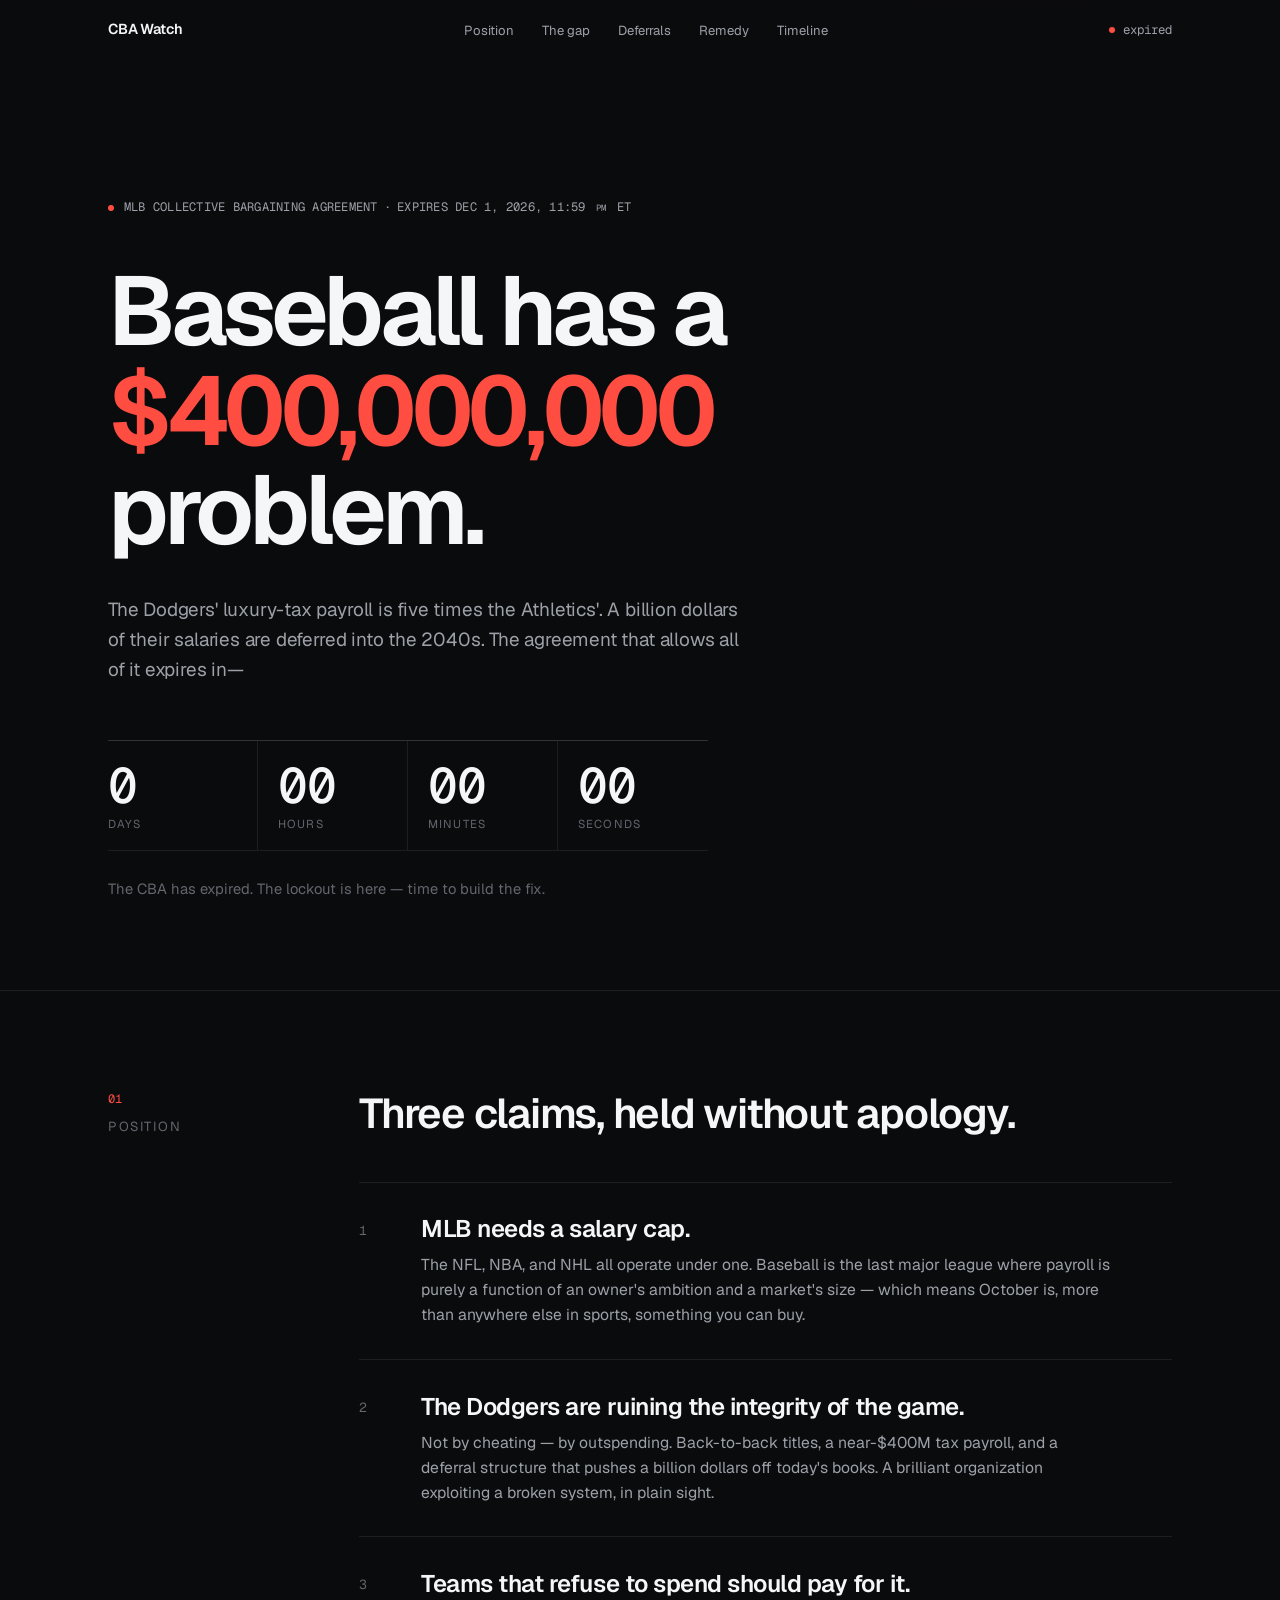
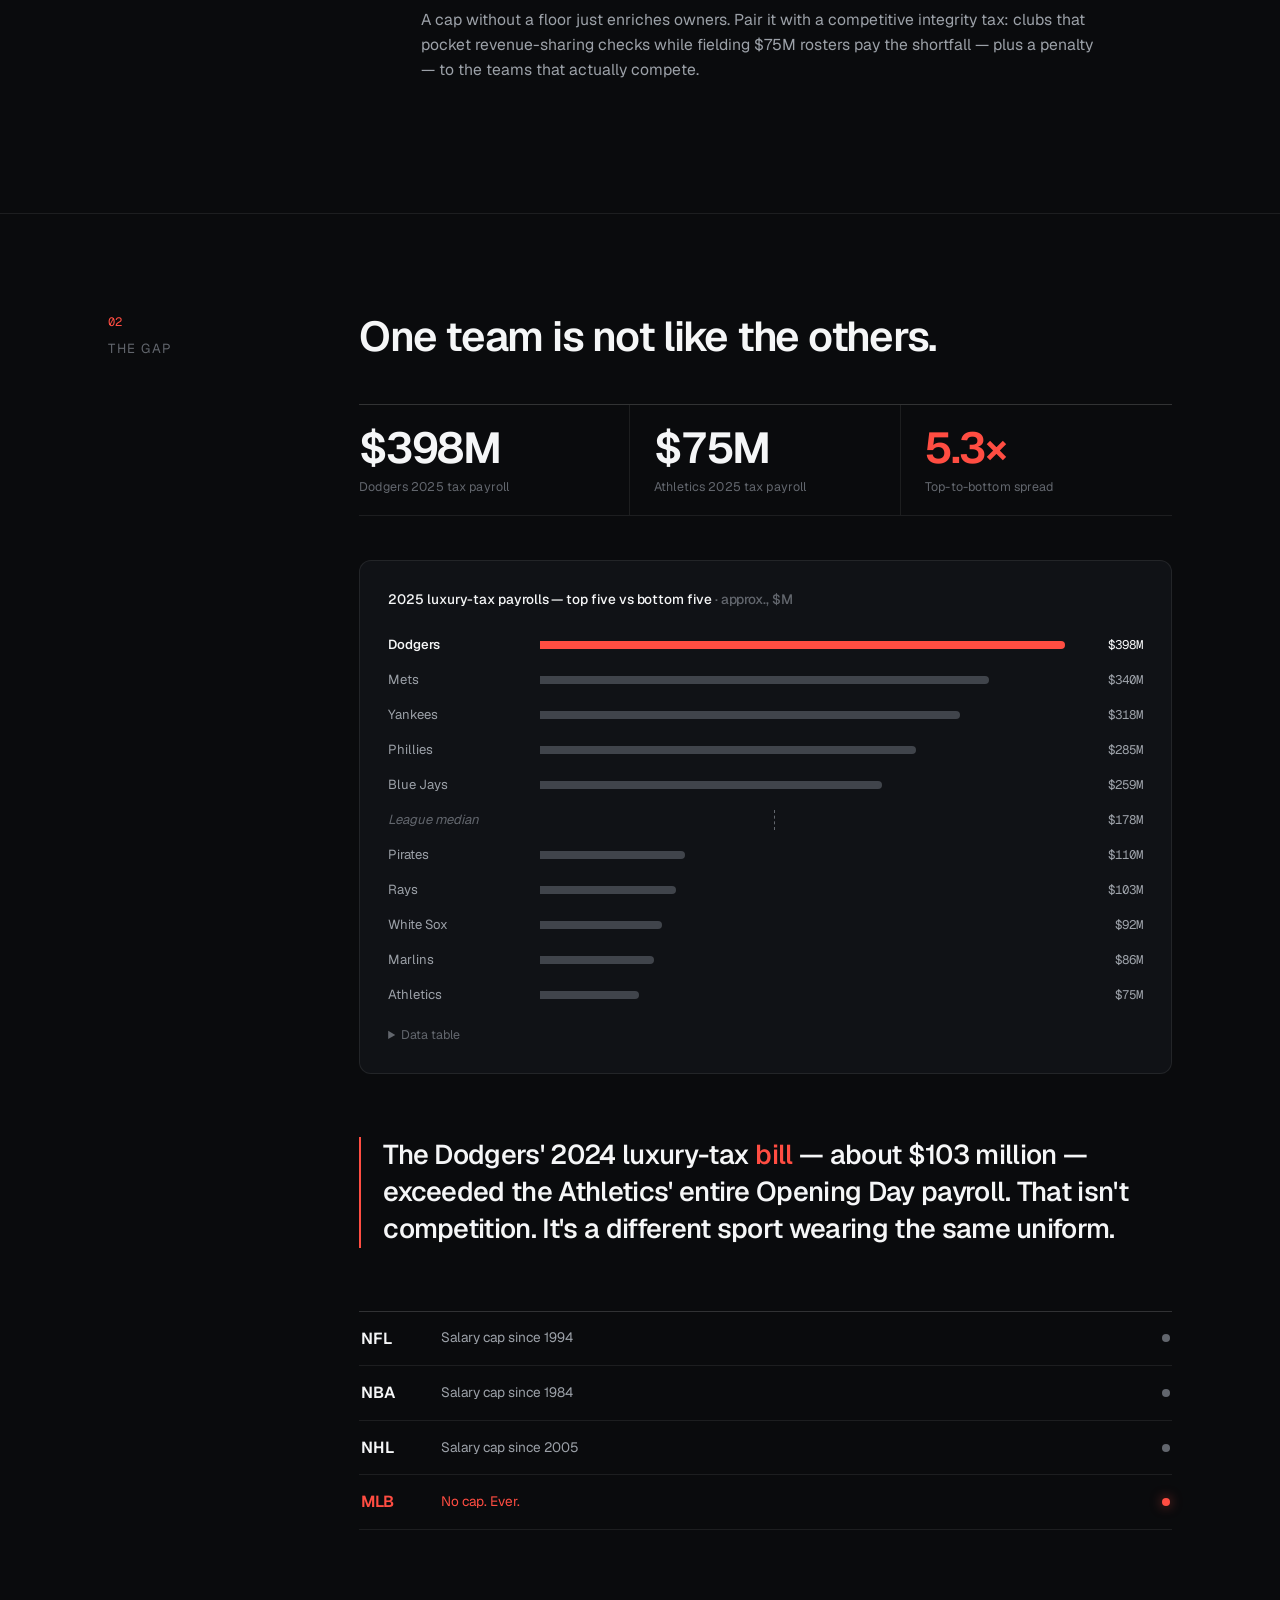
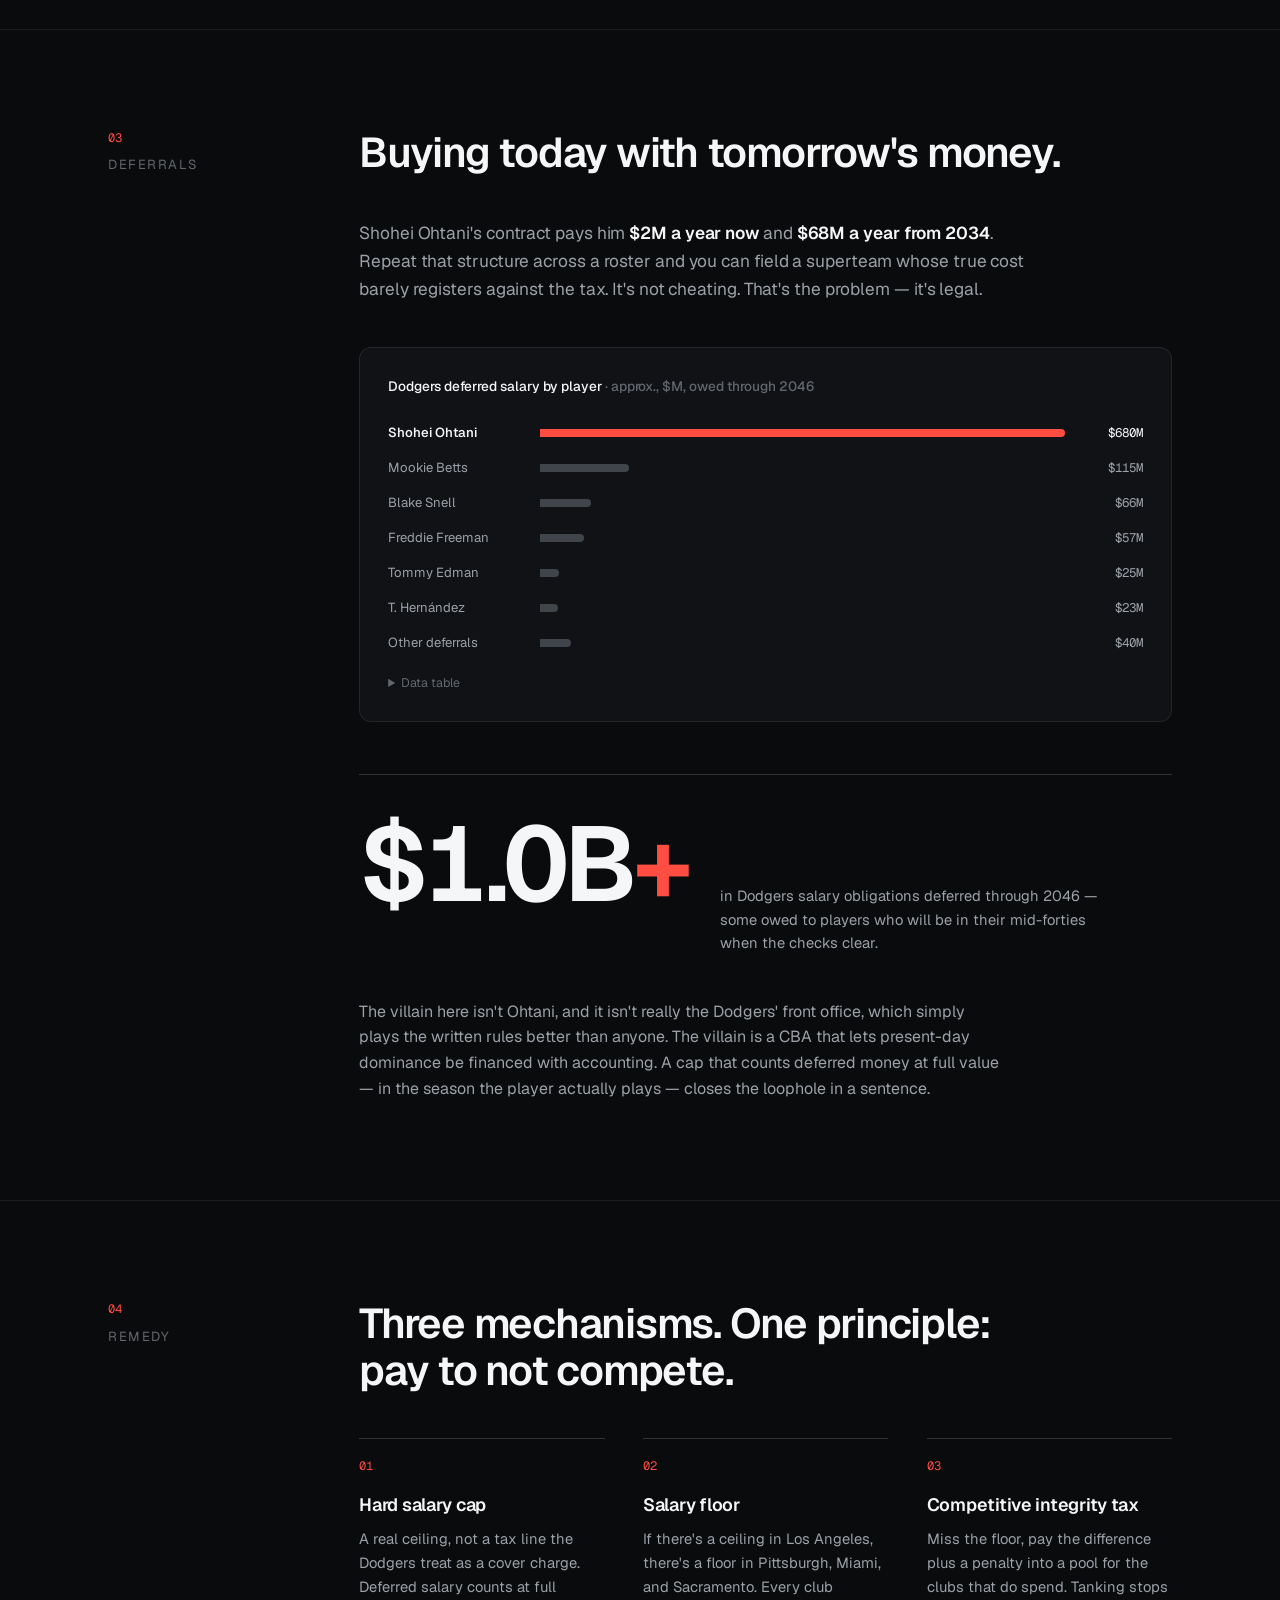
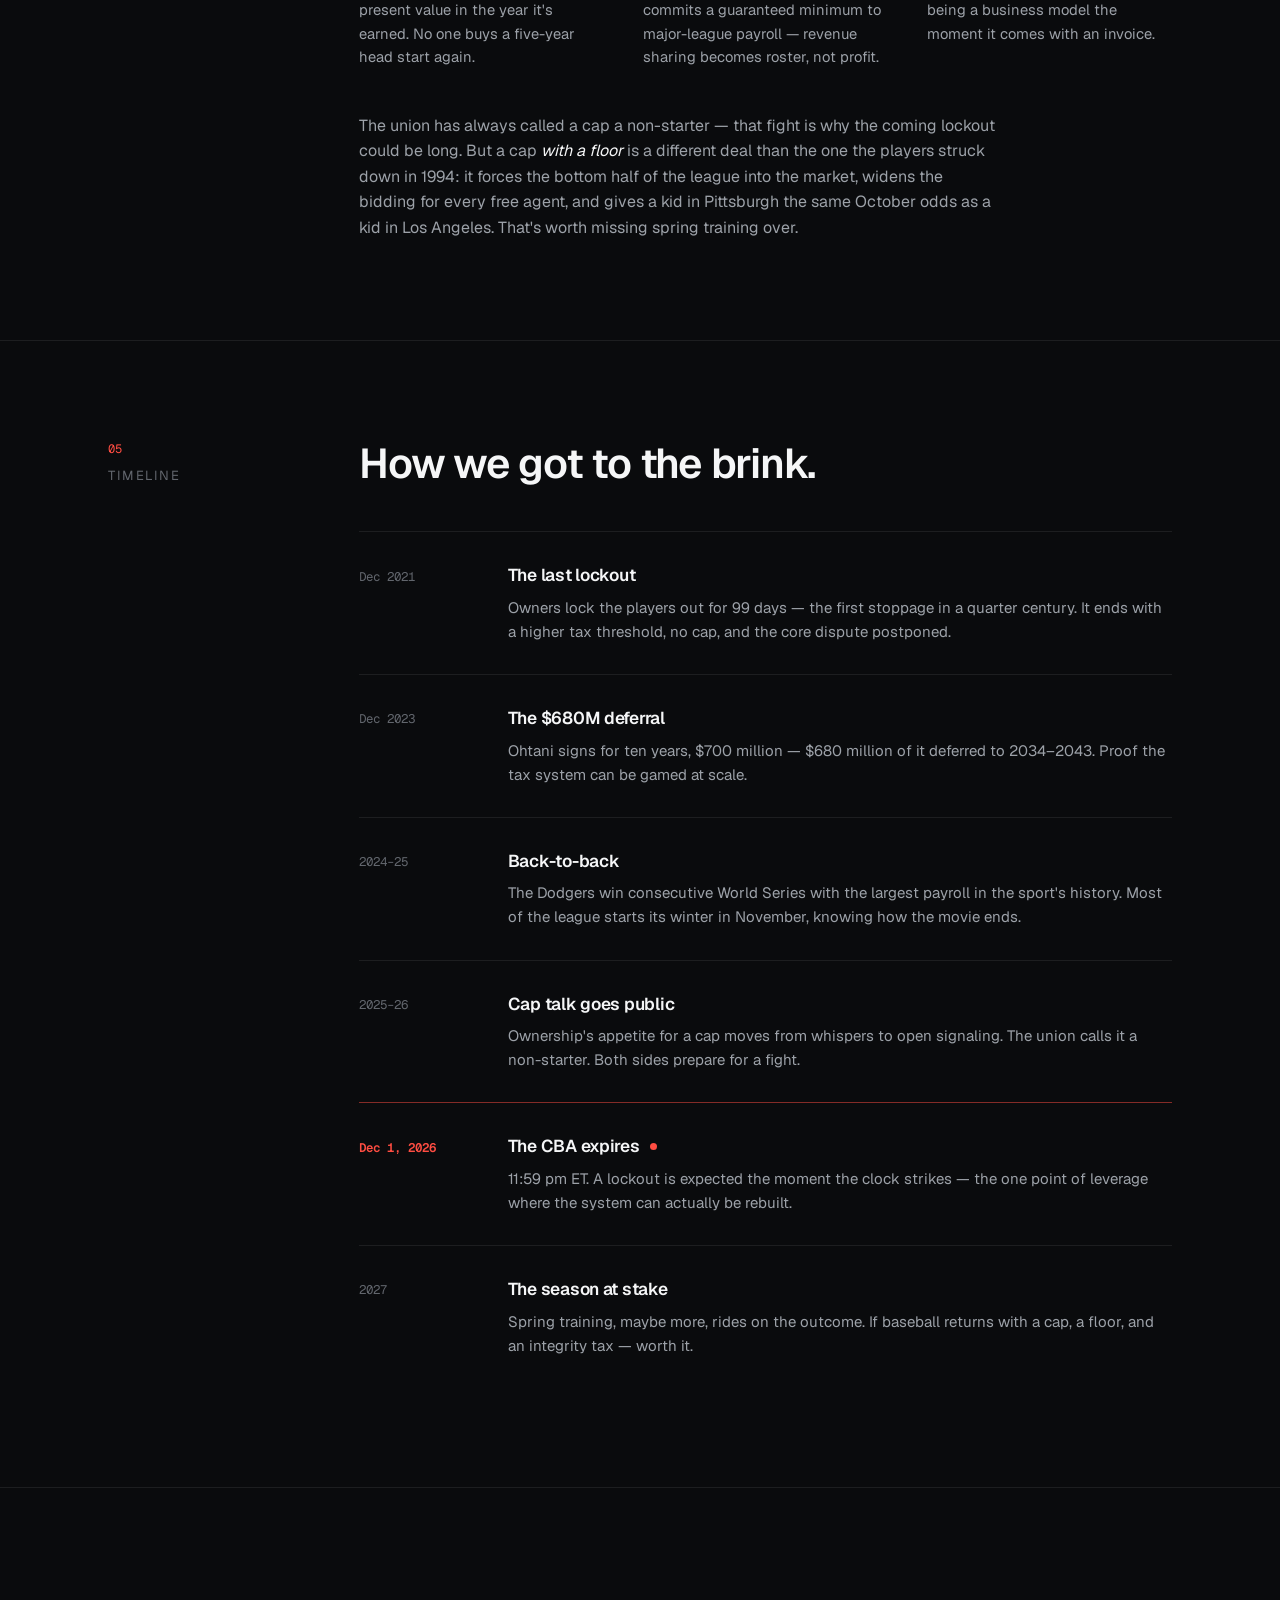
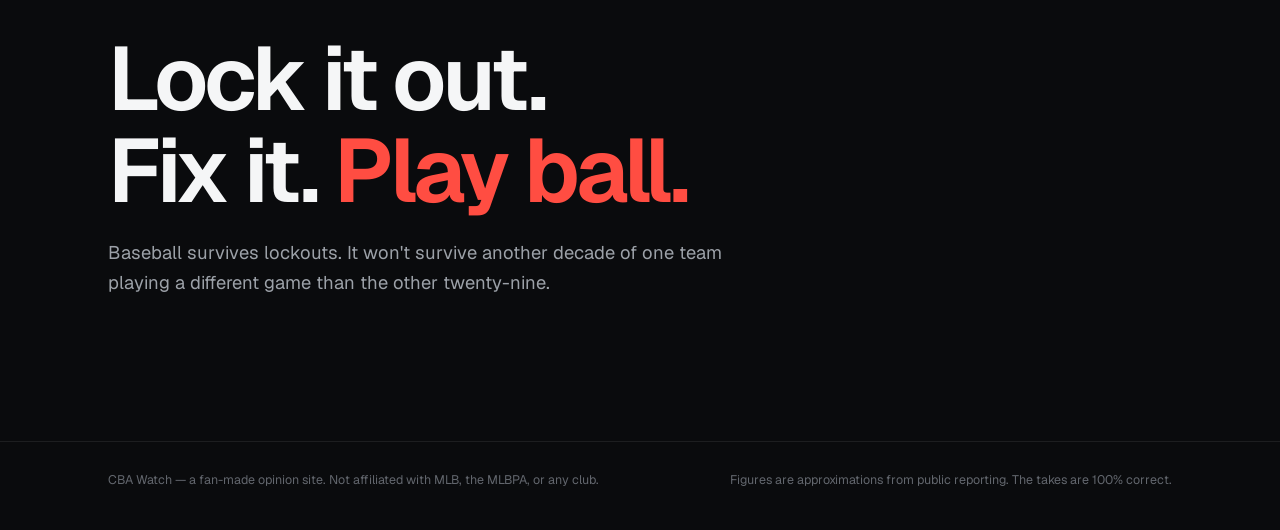
==== index.html @ b34b9128 "Redesign: precision dark aesthetic with Geist type system Replace the newsprint case-file look with " ====
<!DOCTYPE html>
<html lang="en">
<head>
<meta charset="UTF-8">
<meta name="viewport" content="width=device-width, initial-scale=1.0">
<title>CBA Watch — Baseball has a $400,000,000 problem</title>
<meta name="description" content="A live countdown to the expiration of MLB's collective bargaining agreement, and the case for a salary cap, a salary floor, and a competitive integrity tax.">
<link rel="icon" href="data:image/svg+xml,<svg xmlns='http://www.w3.org/2000/svg' viewBox='0 0 100 100'><rect width='100' height='100' rx='22' fill='%230a0b0d'/><circle cx='50' cy='50' r='14' fill='%23ff4d42'/></svg>">
<link rel="preload" href="fonts/Geist-300-800.woff2" as="font" type="font/woff2" crossorigin>
<link rel="preload" href="fonts/GeistMono-400-600.woff2" as="font" type="font/woff2" crossorigin>
<link rel="stylesheet" href="styles.css">
</head>
<body>

<a class="skip-link" href="#main">Skip to content</a>

<header class="nav" id="nav">
  <div class="nav-inner">
    <a class="nav-mark" href="#top">CBA&nbsp;Watch</a>
    <nav class="nav-links" aria-label="Sections">
      <a href="#position">Position</a>
      <a href="#gap">The gap</a>
      <a href="#deferrals">Deferrals</a>
      <a href="#remedy">Remedy</a>
      <a href="#timeline">Timeline</a>
    </nav>
    <div class="nav-clock" aria-label="Time until the CBA expires">
      <span class="live-dot" aria-hidden="true"></span>
      <span class="nav-clock-time" id="mini-clock">— d — : — : —</span>
    </div>
  </div>
</header>

<main id="main">

<!-- ═══════════ HERO ═══════════ -->
<section class="hero" id="top">
  <div class="shell">
    <p class="hero-status a-in" style="--d:0">
      <span class="live-dot" aria-hidden="true"></span>
      MLB collective bargaining agreement&ensp;·&ensp;expires Dec 1, 2026, 11:59 <span class="sc">pm</span> ET
    </p>
    <h1 class="hero-h a-in" style="--d:1">
      Baseball has a<br>
      <span class="hero-figure">$<span id="hero-count">400,000,000</span></span><br>
      problem.
    </h1>
    <p class="hero-p a-in" style="--d:2">
      The Dodgers' luxury-tax payroll is five times the Athletics'. A billion dollars of their
      salaries are deferred into the 2040s. The agreement that allows all of it expires in—
    </p>

    <div class="clock a-in" style="--d:3" role="timer" aria-label="Countdown to CBA expiration">
      <div class="clock-cell">
        <span class="clock-num" id="cd-days">—</span>
        <span class="clock-label">Days</span>
      </div>
      <div class="clock-cell">
        <span class="clock-num" id="cd-hours">—</span>
        <span class="clock-label">Hours</span>
      </div>
      <div class="clock-cell">
        <span class="clock-num" id="cd-mins">—</span>
        <span class="clock-label">Minutes</span>
      </div>
      <div class="clock-cell">
        <span class="clock-num" id="cd-secs">—</span>
        <span class="clock-label">Seconds</span>
      </div>
    </div>

    <p class="hero-note a-in" style="--d:4" id="clock-caption">A lockout is expected the moment it does. This site argues that's an
    opportunity — for a salary cap, a salary floor, and a competitive integrity tax.</p>
  </div>
</section>

<!-- ═══════════ 01 POSITION ═══════════ -->
<section class="sec" id="position">
  <div class="shell sec-grid">
    <aside class="sec-side">
      <span class="side-index">01</span>
      <span class="side-name">Position</span>
    </aside>
    <div class="sec-main">
      <h2 class="sec-h reveal">Three claims, held without apology.</h2>

      <div class="claims">
        <article class="claim reveal">
          <span class="claim-i">1</span>
          <div>
            <h3>MLB needs a salary cap.</h3>
            <p>The NFL, NBA, and NHL all operate under one. Baseball is the last major league
            where payroll is purely a function of an owner's ambition and a market's size —
            which means October is, more than anywhere else in sports, something you can buy.</p>
          </div>
        </article>
        <article class="claim reveal">
          <span class="claim-i">2</span>
          <div>
            <h3>The Dodgers are ruining the integrity of the game.</h3>
            <p>Not by cheating — by outspending. Back-to-back titles, a near-$400M tax payroll,
            and a deferral structure that pushes a billion dollars off today's books. A brilliant
            organization exploiting a broken system, in plain sight.</p>
          </div>
        </article>
        <article class="claim reveal">
          <span class="claim-i">3</span>
          <div>
            <h3>Teams that refuse to spend should pay for it.</h3>
            <p>A cap without a floor just enriches owners. Pair it with a competitive integrity
            tax: clubs that pocket revenue-sharing checks while fielding $75M rosters pay the
            shortfall — plus a penalty — to the teams that actually compete.</p>
          </div>
        </article>
      </div>
    </div>
  </div>
</section>

<!-- ═══════════ 02 THE GAP ═══════════ -->
<section class="sec" id="gap">
  <div class="shell sec-grid">
    <aside class="sec-side">
      <span class="side-index">02</span>
      <span class="side-name">The gap</span>
    </aside>
    <div class="sec-main">
      <h2 class="sec-h reveal">One team is not like the others.</h2>

      <div class="kpis reveal">
        <div class="kpi">
          <span class="kpi-num">$<span data-count="398">0</span>M</span>
          <span class="kpi-label">Dodgers 2025 tax payroll</span>
        </div>
        <div class="kpi">
          <span class="kpi-num">$<span data-count="75">0</span>M</span>
          <span class="kpi-label">Athletics 2025 tax payroll</span>
        </div>
        <div class="kpi">
          <span class="kpi-num accent"><span data-count="5.3" data-decimals="1">0</span>×</span>
          <span class="kpi-label">Top-to-bottom spread</span>
        </div>
      </div>

      <figure class="panel reveal" aria-labelledby="fig-a">
        <figcaption class="panel-cap" id="fig-a">2025 luxury-tax payrolls — top five vs bottom five <span class="dim">· approx., $M</span></figcaption>
        <div class="chart" id="payroll-chart" role="img" aria-label="Bar chart of approximate 2025 luxury-tax payrolls. Dodgers about 398 million dollars, Mets 340, Yankees 318, Phillies 285, Blue Jays 259, league median 178, Pirates 110, Rays 103, White Sox 92, Marlins 86, Athletics 75."></div>
        <details class="data-table">
          <summary>Data table</summary>
          <table>
            <thead><tr><th scope="col">Team</th><th scope="col">Payroll ($M)</th></tr></thead>
            <tbody id="payroll-table-body"></tbody>
          </table>
        </details>
      </figure>

      <p class="callout reveal">The Dodgers' 2024 luxury-tax <em>bill</em> — about $103 million —
      exceeded the Athletics' entire Opening Day payroll. That isn't competition.
      It's a different sport wearing the same uniform.</p>

      <div class="leagues reveal" aria-label="Salary caps across the major leagues">
        <div class="league-row"><span class="lg">NFL</span><span class="lg-status">Salary cap since 1994</span><span class="lg-mark ok" aria-hidden="true"></span></div>
        <div class="league-row"><span class="lg">NBA</span><span class="lg-status">Salary cap since 1984</span><span class="lg-mark ok" aria-hidden="true"></span></div>
        <div class="league-row"><span class="lg">NHL</span><span class="lg-status">Salary cap since 2005</span><span class="lg-mark ok" aria-hidden="true"></span></div>
        <div class="league-row is-mlb"><span class="lg">MLB</span><span class="lg-status">No cap. Ever.</span><span class="lg-mark bad" aria-hidden="true"></span></div>
      </div>
    </div>
  </div>
</section>

<!-- ═══════════ 03 DEFERRALS ═══════════ -->
<section class="sec" id="deferrals">
  <div class="shell sec-grid">
    <aside class="sec-side">
      <span class="side-index">03</span>
      <span class="side-name">Deferrals</span>
    </aside>
    <div class="sec-main">
      <h2 class="sec-h reveal">Buying today with tomorrow's money.</h2>

      <p class="lede reveal">Shohei Ohtani's contract pays him <strong>$2M a year now</strong> and
      <strong>$68M a year from 2034</strong>. Repeat that structure across a roster and you can
      field a superteam whose true cost barely registers against the tax. It's not cheating.
      That's the problem — it's legal.</p>

      <figure class="panel reveal" aria-labelledby="fig-b">
        <figcaption class="panel-cap" id="fig-b">Dodgers deferred salary by player <span class="dim">· approx., $M, owed through 2046</span></figcaption>
        <div class="chart" id="deferral-chart" role="img" aria-label="Bar chart of approximate Dodgers deferred salaries. Shohei Ohtani 680 million dollars, Mookie Betts 115, Blake Snell 66, Freddie Freeman 57, Tommy Edman 25, Teoscar Hernandez 23, other deferrals about 40."></div>
        <details class="data-table">
          <summary>Data table</summary>
          <table>
            <thead><tr><th scope="col">Player</th><th scope="col">Deferred ($M)</th></tr></thead>
            <tbody id="deferral-table-body"></tbody>
          </table>
        </details>
      </figure>

      <div class="total reveal">
        <span class="total-num">$<span data-count="1.0" data-decimals="1">0</span>B<span class="accent">+</span></span>
        <p class="total-note">in Dodgers salary obligations deferred through 2046 — some owed to
        players who will be in their mid-forties when the checks clear.</p>
      </div>

      <p class="body reveal">The villain here isn't Ohtani, and it isn't really the Dodgers' front
      office, which simply plays the written rules better than anyone. The villain is a CBA that
      lets present-day dominance be financed with accounting. A cap that counts deferred money at
      full value — in the season the player actually plays — closes the loophole in a sentence.</p>
    </div>
  </div>
</section>

<!-- ═══════════ 04 REMEDY ═══════════ -->
<section class="sec" id="remedy">
  <div class="shell sec-grid">
    <aside class="sec-side">
      <span class="side-index">04</span>
      <span class="side-name">Remedy</span>
    </aside>
    <div class="sec-main">
      <h2 class="sec-h reveal">Three mechanisms. One principle:<br>pay to not compete.</h2>

      <div class="fixes">
        <article class="fix reveal">
          <span class="fix-i">01</span>
          <h3>Hard salary cap</h3>
          <p>A real ceiling, not a tax line the Dodgers treat as a cover charge. Deferred salary
          counts at full present value in the year it's earned. No one buys a five-year head
          start again.</p>
        </article>
        <article class="fix reveal">
          <span class="fix-i">02</span>
          <h3>Salary floor</h3>
          <p>If there's a ceiling in Los Angeles, there's a floor in Pittsburgh, Miami, and
          Sacramento. Every club commits a guaranteed minimum to major-league payroll — revenue
          sharing becomes roster, not profit.</p>
        </article>
        <article class="fix reveal">
          <span class="fix-i">03</span>
          <h3>Competitive integrity tax</h3>
          <p>Miss the floor, pay the difference plus a penalty into a pool for the clubs that do
          spend. Tanking stops being a business model the moment it comes with an invoice.</p>
        </article>
      </div>

      <p class="body reveal">The union has always called a cap a non-starter — that fight is why
      the coming lockout could be long. But a cap <em>with a floor</em> is a different deal than
      the one the players struck down in 1994: it forces the bottom half of the league into the
      market, widens the bidding for every free agent, and gives a kid in Pittsburgh the same
      October odds as a kid in Los Angeles. That's worth missing spring training over.</p>
    </div>
  </div>
</section>

<!-- ═══════════ 05 TIMELINE ═══════════ -->
<section class="sec" id="timeline">
  <div class="shell sec-grid">
    <aside class="sec-side">
      <span class="side-index">05</span>
      <span class="side-name">Timeline</span>
    </aside>
    <div class="sec-main">
      <h2 class="sec-h reveal">How we got to the brink.</h2>

      <div class="tl">
        <div class="tl-row reveal">
          <span class="tl-date">Dec 2021</span>
          <div><h3>The last lockout</h3><p>Owners lock the players out for 99 days — the first stoppage in a quarter century. It ends with a higher tax threshold, no cap, and the core dispute postponed.</p></div>
        </div>
        <div class="tl-row reveal">
          <span class="tl-date">Dec 2023</span>
          <div><h3>The $680M deferral</h3><p>Ohtani signs for ten years, $700 million — $680 million of it deferred to 2034–2043. Proof the tax system can be gamed at scale.</p></div>
        </div>
        <div class="tl-row reveal">
          <span class="tl-date">2024–25</span>
          <div><h3>Back-to-back</h3><p>The Dodgers win consecutive World Series with the largest payroll in the sport's history. Most of the league starts its winter in November, knowing how the movie ends.</p></div>
        </div>
        <div class="tl-row reveal">
          <span class="tl-date">2025–26</span>
          <div><h3>Cap talk goes public</h3><p>Ownership's appetite for a cap moves from whispers to open signaling. The union calls it a non-starter. Both sides prepare for a fight.</p></div>
        </div>
        <div class="tl-row is-now reveal">
          <span class="tl-date">Dec 1, 2026</span>
          <div><h3>The CBA expires</h3><p>11:59 pm ET. A lockout is expected the moment the clock strikes — the one point of leverage where the system can actually be rebuilt.</p></div>
        </div>
        <div class="tl-row is-future reveal">
          <span class="tl-date">2027</span>
          <div><h3>The season at stake</h3><p>Spring training, maybe more, rides on the outcome. If baseball returns with a cap, a floor, and an integrity tax — worth it.</p></div>
        </div>
      </div>
    </div>
  </div>
</section>

<!-- ═══════════ CLOSER ═══════════ -->
<section class="closer">
  <div class="shell">
    <h2 class="closer-h reveal">Lock it out.<br>Fix it. <span class="accent">Play ball.</span></h2>
    <p class="closer-p reveal">Baseball survives lockouts. It won't survive another decade of one
    team playing a different game than the other twenty-nine.</p>
  </div>
</section>

</main>

<footer class="foot">
  <div class="shell foot-inner">
    <span>CBA Watch — a fan-made opinion site. Not affiliated with MLB, the MLBPA, or any club.</span>
    <span>Figures are approximations from public reporting. The takes are 100% correct.</span>
  </div>
</footer>

<div class="tip" id="tip" role="status" aria-live="polite" hidden></div>

<script src="app.js"></script>
</body>
</html>
---- styles.css ----
/* ════════════════════════════════════════════════════════════
   CBA Watch — precision dark
   Geist Sans / Geist Mono · near-black · hairlines · one accent
   ════════════════════════════════════════════════════════════ */

@font-face {
  font-family: "Geist";
  font-style: normal;
  font-weight: 300 800;
  font-display: swap;
  src: url("fonts/Geist-300-800.woff2") format("woff2");
}
@font-face {
  font-family: "Geist Mono";
  font-style: normal;
  font-weight: 400 600;
  font-display: swap;
  src: url("fonts/GeistMono-400-600.woff2") format("woff2");
}

:root {
  color-scheme: dark;
  --bg: #0a0b0d;
  --bg-raise: #101216;
  --t1: #f5f6f7;
  --t2: #9ca1a8;
  --t3: #62666d;
  --line: rgba(255, 255, 255, 0.08);
  --line-2: rgba(255, 255, 255, 0.16);
  --wash: rgba(255, 255, 255, 0.035);
  --red: #ff4d42;
  --red-dim: rgba(255, 77, 66, 0.14);
  --bar: #40444b;

  --sans: "Geist", system-ui, -apple-system, sans-serif;
  --mono: "Geist Mono", ui-monospace, "SF Mono", monospace;

  --pad: clamp(20px, 4vw, 48px);
  --ease: cubic-bezier(0.16, 1, 0.3, 1);
}

* { margin: 0; padding: 0; box-sizing: border-box; }

html { scroll-behavior: smooth; }

body {
  font-family: var(--sans);
  background: var(--bg);
  color: var(--t1);
  line-height: 1.6;
  font-size: 16px;
  overflow-x: hidden;
  -webkit-font-smoothing: antialiased;
  text-rendering: optimizeLegibility;
}

::selection { background: var(--red); color: #fff; }

.shell { max-width: 1160px; margin: 0 auto; padding-left: var(--pad); padding-right: var(--pad); }

.accent { color: var(--red); }
.dim { color: var(--t3); }
.sc { font-variant-caps: all-small-caps; letter-spacing: 0.04em; }

.skip-link {
  position: absolute; left: -9999px; top: 0; z-index: 200;
  background: var(--t1); color: var(--bg); padding: 8px 16px; font-size: 0.85rem;
}
.skip-link:focus { left: 8px; top: 8px; }

/* ── nav ─────────────────────────────────────────────── */
.nav {
  position: fixed; top: 0; left: 0; right: 0; z-index: 100;
  border-bottom: 1px solid transparent;
  transition: border-color 0.3s ease, background 0.3s ease;
}
.nav.is-stuck {
  background: color-mix(in srgb, var(--bg) 82%, transparent);
  backdrop-filter: blur(14px) saturate(1.4);
  border-bottom-color: var(--line);
}
.nav-inner {
  max-width: 1160px; margin: 0 auto; padding: 0 var(--pad);
  height: 60px; display: flex; align-items: center; gap: 32px;
}
.nav-mark {
  font-weight: 600; font-size: 0.9rem; letter-spacing: -0.01em;
  color: var(--t1); text-decoration: none; white-space: nowrap;
}
.nav-links { display: flex; gap: 4px; margin: 0 auto; }
.nav-links a {
  font-size: 0.82rem; color: var(--t2); text-decoration: none;
  padding: 6px 12px; border-radius: 6px;
  transition: color 0.18s ease, background 0.18s ease;
}
.nav-links a:hover { color: var(--t1); background: var(--wash); }
.nav-clock {
  display: flex; align-items: center; gap: 8px; white-space: nowrap;
  font-family: var(--mono); font-size: 0.78rem; color: var(--t2);
  font-variant-numeric: tabular-nums;
}
.live-dot {
  width: 6px; height: 6px; border-radius: 50%; background: var(--red);
  box-shadow: 0 0 0 0 var(--red-dim);
  animation: ping 2.4s var(--ease) infinite;
  flex: none;
}
@keyframes ping {
  0% { box-shadow: 0 0 0 0 rgba(255, 77, 66, 0.5); }
  70%, 100% { box-shadow: 0 0 0 8px rgba(255, 77, 66, 0); }
}
@media (max-width: 860px) { .nav-links { display: none; } .nav-inner { justify-content: space-between; } }
@media (max-width: 420px) { .nav-clock { display: none; } }

/* ── hero ────────────────────────────────────────────── */
.hero {
  position: relative;
  padding: clamp(140px, 22vh, 220px) 0 clamp(70px, 10vh, 120px);
  border-bottom: 1px solid var(--line);
  overflow: hidden;
}
.hero::before {
  content: "";
  position: absolute; inset: -40% -20% auto;  height: 90%;
  background: radial-gradient(ellipse 55% 45% at 68% 18%, rgba(255, 77, 66, 0.07), transparent 65%);
  pointer-events: none;
}
.hero-status {
  display: flex; align-items: center; gap: 10px;
  font-family: var(--mono); font-size: 0.76rem; letter-spacing: 0.02em;
  color: var(--t2); text-transform: uppercase;
  margin-bottom: clamp(28px, 5vh, 44px);
}
.hero-h {
  font-size: clamp(2.7rem, 7.6vw, 6.4rem);
  font-weight: 640;
  letter-spacing: -0.045em;
  line-height: 1.02;
  margin-bottom: clamp(24px, 4vh, 36px);
  text-wrap: balance;
}
.hero-figure { color: var(--red); font-variant-numeric: tabular-nums; }
.hero-p {
  max-width: 34em; font-size: clamp(1rem, 1.5vw, 1.18rem);
  color: var(--t2); margin-bottom: clamp(36px, 6vh, 60px);
  letter-spacing: -0.01em;
}

.clock {
  display: grid; grid-template-columns: repeat(4, minmax(112px, 150px));
  width: fit-content;
  border-top: 1px solid var(--line-2);
  border-bottom: 1px solid var(--line);
  margin-bottom: 26px;
}
.clock-cell {
  padding: 18px 20px 16px 0;
  border-right: 1px solid var(--line);
  display: flex; flex-direction: column; gap: 2px;
}
.clock-cell:last-child { border-right: none; }
.clock-cell + .clock-cell { padding-left: 20px; }
.clock-num {
  font-family: var(--mono); font-weight: 500;
  font-size: clamp(1.9rem, 4.4vw, 3.1rem);
  font-variant-numeric: tabular-nums;
  letter-spacing: -0.02em; line-height: 1.1;
}
.clock-label {
  font-size: 0.72rem; color: var(--t3);
  text-transform: uppercase; letter-spacing: 0.1em;
}
.hero-note { max-width: 40em; font-size: 0.92rem; color: var(--t3); }
@media (max-width: 640px) {
  .clock { grid-template-columns: repeat(4, 1fr); width: 100%; }
  .clock-cell { padding-right: 10px; }
  .clock-cell + .clock-cell { padding-left: 12px; }
}

/* hero entrance */
.a-in { opacity: 0; transform: translateY(14px); animation: a-in 0.9s var(--ease) forwards; animation-delay: calc(var(--d) * 90ms + 80ms); }
@keyframes a-in { to { opacity: 1; transform: none; } }

/* ── sections ────────────────────────────────────────── */
.sec { border-bottom: 1px solid var(--line); padding: clamp(64px, 11vh, 120px) 0; }
.sec-grid { display: grid; grid-template-columns: 200px minmax(0, 1fr); gap: clamp(24px, 4vw, 64px); }
.sec-side { position: relative; }
.sec-side > * { position: sticky; top: 84px; }
.side-index {
  display: block; font-family: var(--mono); font-size: 0.76rem;
  color: var(--red); margin-bottom: 6px;
}
.side-name {
  display: block; font-size: 0.82rem; color: var(--t3);
  text-transform: uppercase; letter-spacing: 0.12em;
  position: sticky; top: 104px;
}
@media (max-width: 800px) {
  .sec-grid { grid-template-columns: 1fr; gap: 20px; }
  .sec-side { display: flex; gap: 12px; align-items: baseline; }
  .sec-side > * { position: static; }
  .side-index { margin-bottom: 0; }
}

.sec-h {
  font-size: clamp(1.7rem, 3.6vw, 2.6rem);
  font-weight: 600; letter-spacing: -0.03em; line-height: 1.12;
  margin-bottom: clamp(32px, 5vh, 52px);
  text-wrap: balance;
}
.lede { max-width: 40em; font-size: 1.08rem; color: var(--t2); margin-bottom: clamp(28px, 5vh, 44px); letter-spacing: -0.005em; }
.lede strong { color: var(--t1); font-weight: 600; }
.body { max-width: 40em; font-size: 1rem; color: var(--t2); margin-top: clamp(28px, 5vh, 44px); }
.body em { font-style: italic; color: var(--t1); }

/* ── claims ──────────────────────────────────────────── */
.claims { display: flex; flex-direction: column; }
.claim {
  display: grid; grid-template-columns: 44px minmax(0, 1fr); gap: 18px;
  padding: clamp(22px, 3.5vh, 34px) 0;
  border-top: 1px solid var(--line);
}
.claim-i {
  font-family: var(--mono); font-size: 0.82rem; color: var(--t3);
  padding-top: 0.42em;
}
.claim h3 {
  font-size: clamp(1.15rem, 2.2vw, 1.5rem); font-weight: 600;
  letter-spacing: -0.02em; margin-bottom: 8px; line-height: 1.25;
}
.claim p { max-width: 44em; color: var(--t2); font-size: 0.98rem; }

/* ── KPIs ────────────────────────────────────────────── */
.kpis {
  display: grid; grid-template-columns: repeat(3, minmax(0, 1fr));
  border-top: 1px solid var(--line-2); border-bottom: 1px solid var(--line);
  margin-bottom: clamp(28px, 5vh, 44px);
}
.kpi { padding: 20px 24px 18px 0; border-right: 1px solid var(--line); display: flex; flex-direction: column; gap: 4px; }
.kpi:last-child { border-right: none; }
.kpi + .kpi { padding-left: 24px; }
.kpi-num {
  font-size: clamp(1.7rem, 3.6vw, 2.7rem); font-weight: 620;
  letter-spacing: -0.03em; line-height: 1.1;
  font-variant-numeric: tabular-nums;
}
.kpi-label { font-size: 0.78rem; color: var(--t3); letter-spacing: 0.01em; }
@media (max-width: 640px) {
  .kpis { grid-template-columns: 1fr; border-right: none; }
  .kpi { border-right: none; border-bottom: 1px solid var(--line); padding: 14px 0; }
  .kpi:last-child { border-bottom: none; }
  .kpi + .kpi { padding-left: 0; }
}

/* ── chart panel ─────────────────────────────────────── */
.panel {
  border: 1px solid var(--line); border-radius: 12px;
  background: var(--bg-raise);
  padding: clamp(18px, 2.6vw, 28px);
}
.panel-cap {
  font-size: 0.85rem; font-weight: 500; color: var(--t1);
  margin-bottom: 18px; letter-spacing: -0.005em;
}
.chart { display: flex; flex-direction: column; gap: 2px; }
.chart-row {
  display: grid; grid-template-columns: minmax(92px, 132px) minmax(0, 1fr) 58px;
  gap: clamp(10px, 2vw, 20px); align-items: center;
  padding: 6px 8px; margin: 0 -8px;
  border-radius: 7px; outline: none;
  transition: background 0.15s ease;
}
.chart-row:hover, .chart-row:focus-visible { background: var(--wash); }
.chart-row:focus-visible { box-shadow: inset 0 0 0 1px var(--line-2); }
.chart-name {
  font-size: 0.82rem; color: var(--t2);
  white-space: nowrap; overflow: hidden; text-overflow: ellipsis;
}
.chart-track { position: relative; height: 20px; display: flex; align-items: center; }
.chart-fill {
  height: 8px; width: 0; border-radius: 0 4px 4px 0;
  background: var(--bar);
  transition: width 1s var(--ease);
}
.chart-row.is-hero .chart-fill { background: var(--red); }
.chart-row.is-hero .chart-name { color: var(--t1); font-weight: 550; }
.chart-row.is-median .chart-name { color: var(--t3); font-style: italic; }
.chart-row.is-median .chart-fill {
  background: none; border-right: 1px dashed var(--t3);
  height: 20px; border-radius: 0;
}
.chart-value {
  font-family: var(--mono); font-size: 0.78rem; color: var(--t2);
  font-variant-numeric: tabular-nums; text-align: right;
  opacity: 0; transition: opacity 0.4s ease 0.7s;
}
.chart-row.is-hero .chart-value { color: var(--t1); }
.chart.animated .chart-fill { width: var(--w); }
.chart.animated .chart-value { opacity: 1; }

.data-table { margin-top: 14px; }
.data-table summary {
  cursor: pointer; font-size: 0.78rem; color: var(--t3); width: fit-content;
  transition: color 0.15s ease;
}
.data-table summary:hover { color: var(--t1); }
.data-table table { margin-top: 10px; border-collapse: collapse; width: 100%; max-width: 400px; font-size: 0.85rem; }
.data-table th, .data-table td { text-align: left; padding: 6px 8px; border-bottom: 1px solid var(--line); }
.data-table th { font-size: 0.72rem; text-transform: uppercase; letter-spacing: 0.08em; color: var(--t3); font-weight: 500; }
.data-table td:last-child, .data-table th:last-child { text-align: right; font-variant-numeric: tabular-nums; font-family: var(--mono); font-size: 0.8rem; }

.tip {
  position: fixed; z-index: 150; pointer-events: none;
  background: #1b1d22; color: var(--t1);
  border: 1px solid var(--line-2); border-radius: 8px;
  font-family: var(--mono); font-size: 0.74rem;
  padding: 6px 10px;
  transform: translate(-50%, calc(-100% - 10px));
  white-space: nowrap;
  box-shadow: 0 8px 24px rgba(0, 0, 0, 0.45);
}

/* ── callout & leagues ───────────────────────────────── */
.callout {
  max-width: 30em;
  font-size: clamp(1.25rem, 2.5vw, 1.7rem);
  font-weight: 550; letter-spacing: -0.025em; line-height: 1.35;
  margin: clamp(40px, 7vh, 64px) 0;
  padding-left: 22px;
  border-left: 2px solid var(--red);
  text-wrap: balance;
}
.callout em { font-style: normal; color: var(--red); }

.leagues { border-top: 1px solid var(--line-2); }
.league-row {
  display: grid; grid-template-columns: 64px minmax(0, 1fr) auto; gap: 16px; align-items: center;
  padding: 14px 2px; border-bottom: 1px solid var(--line);
}
.lg { font-weight: 620; font-size: 1rem; letter-spacing: -0.01em; }
.lg-status { font-size: 0.85rem; color: var(--t2); }
.lg-mark { width: 8px; height: 8px; border-radius: 50%; }
.lg-mark.ok { background: var(--t3); }
.lg-mark.bad { background: var(--red); box-shadow: 0 0 12px rgba(255, 77, 66, 0.6); }
.league-row.is-mlb .lg, .league-row.is-mlb .lg-status { color: var(--red); }

/* ── total ───────────────────────────────────────────── */
.total {
  display: flex; align-items: baseline; gap: clamp(16px, 3vw, 32px); flex-wrap: wrap;
  margin-top: clamp(32px, 6vh, 52px);
  padding-top: clamp(24px, 4vh, 36px);
  border-top: 1px solid var(--line-2);
}
.total-num {
  font-size: clamp(3.4rem, 9vw, 6.6rem); font-weight: 640;
  letter-spacing: -0.05em; line-height: 1;
  font-variant-numeric: tabular-nums;
}
.total-note { max-width: 26em; font-size: 0.92rem; color: var(--t2); }

/* ── fixes ───────────────────────────────────────────── */
.fixes {
  display: grid; grid-template-columns: repeat(3, minmax(0, 1fr));
  gap: clamp(20px, 3vw, 40px);
}
.fix { border-top: 1px solid var(--line-2); padding-top: 18px; }
.fix-i { font-family: var(--mono); font-size: 0.76rem; color: var(--red); display: block; margin-bottom: 14px; }
.fix h3 { font-size: 1.12rem; font-weight: 600; letter-spacing: -0.015em; margin-bottom: 8px; }
.fix p { font-size: 0.92rem; color: var(--t2); }
@media (max-width: 760px) { .fixes { grid-template-columns: 1fr; } }

/* ── timeline ────────────────────────────────────────── */
.tl { display: flex; flex-direction: column; }
.tl-row {
  display: grid; grid-template-columns: 110px minmax(0, 1fr); gap: clamp(16px, 3vw, 40px);
  padding: clamp(20px, 3.4vh, 30px) 0;
  border-top: 1px solid var(--line);
}
.tl-date {
  font-family: var(--mono); font-size: 0.78rem; color: var(--t3);
  padding-top: 0.35em; white-space: nowrap;
}
.tl-row h3 { font-size: 1.08rem; font-weight: 600; letter-spacing: -0.015em; margin-bottom: 6px; }
.tl-row p { max-width: 46em; font-size: 0.94rem; color: var(--t2); }
.tl-row.is-now { border-top-color: rgba(255, 77, 66, 0.5); }
.tl-row.is-now .tl-date { color: var(--red); font-weight: 600; }
.tl-row.is-now h3::after {
  content: ""; display: inline-block; width: 7px; height: 7px; border-radius: 50%;
  background: var(--red); margin-left: 10px; vertical-align: 2px;
  animation: ping 2.4s var(--ease) infinite;
}
.tl-row.is-future { opacity: 0.55; }

/* ── closer ──────────────────────────────────────────── */
.closer {
  padding: clamp(90px, 16vh, 170px) 0;
  position: relative; overflow: hidden;
}
.closer::before {
  content: "";
  position: absolute; inset: auto -20% -60%; height: 100%;
  background: radial-gradient(ellipse 50% 50% at 50% 100%, rgba(255, 77, 66, 0.08), transparent 70%);
  pointer-events: none;
}
.closer-h {
  font-size: clamp(2.6rem, 7vw, 5.6rem); font-weight: 640;
  letter-spacing: -0.045em; line-height: 1.03;
  margin-bottom: 22px;
}
.closer-p { max-width: 34em; color: var(--t2); font-size: clamp(1rem, 1.5vw, 1.15rem); }

/* ── footer ──────────────────────────────────────────── */
.foot { border-top: 1px solid var(--line); padding: 28px 0 40px; }
.foot-inner {
  display: flex; justify-content: space-between; gap: 16px; flex-wrap: wrap;
  font-size: 0.78rem; color: var(--t3);
}

/* ── reveals ─────────────────────────────────────────── */
.reveal { opacity: 0; transform: translateY(16px); transition: opacity 0.7s ease, transform 0.7s var(--ease); }
.reveal.in-view { opacity: 1; transform: none; }
.claims .reveal:nth-child(2), .fixes .reveal:nth-child(2) { transition-delay: 80ms; }
.claims .reveal:nth-child(3), .fixes .reveal:nth-child(3) { transition-delay: 160ms; }

/* ── reduced motion ──────────────────────────────────── */
@media (prefers-reduced-motion: reduce) {
  html { scroll-behavior: auto; }
  .a-in { animation: none; opacity: 1; transform: none; }
  .reveal { opacity: 1; transform: none; transition: none; }
  .live-dot, .tl-row.is-now h3::after { animation: none; }
  .chart-fill, .chart-value { transition: none; }
}
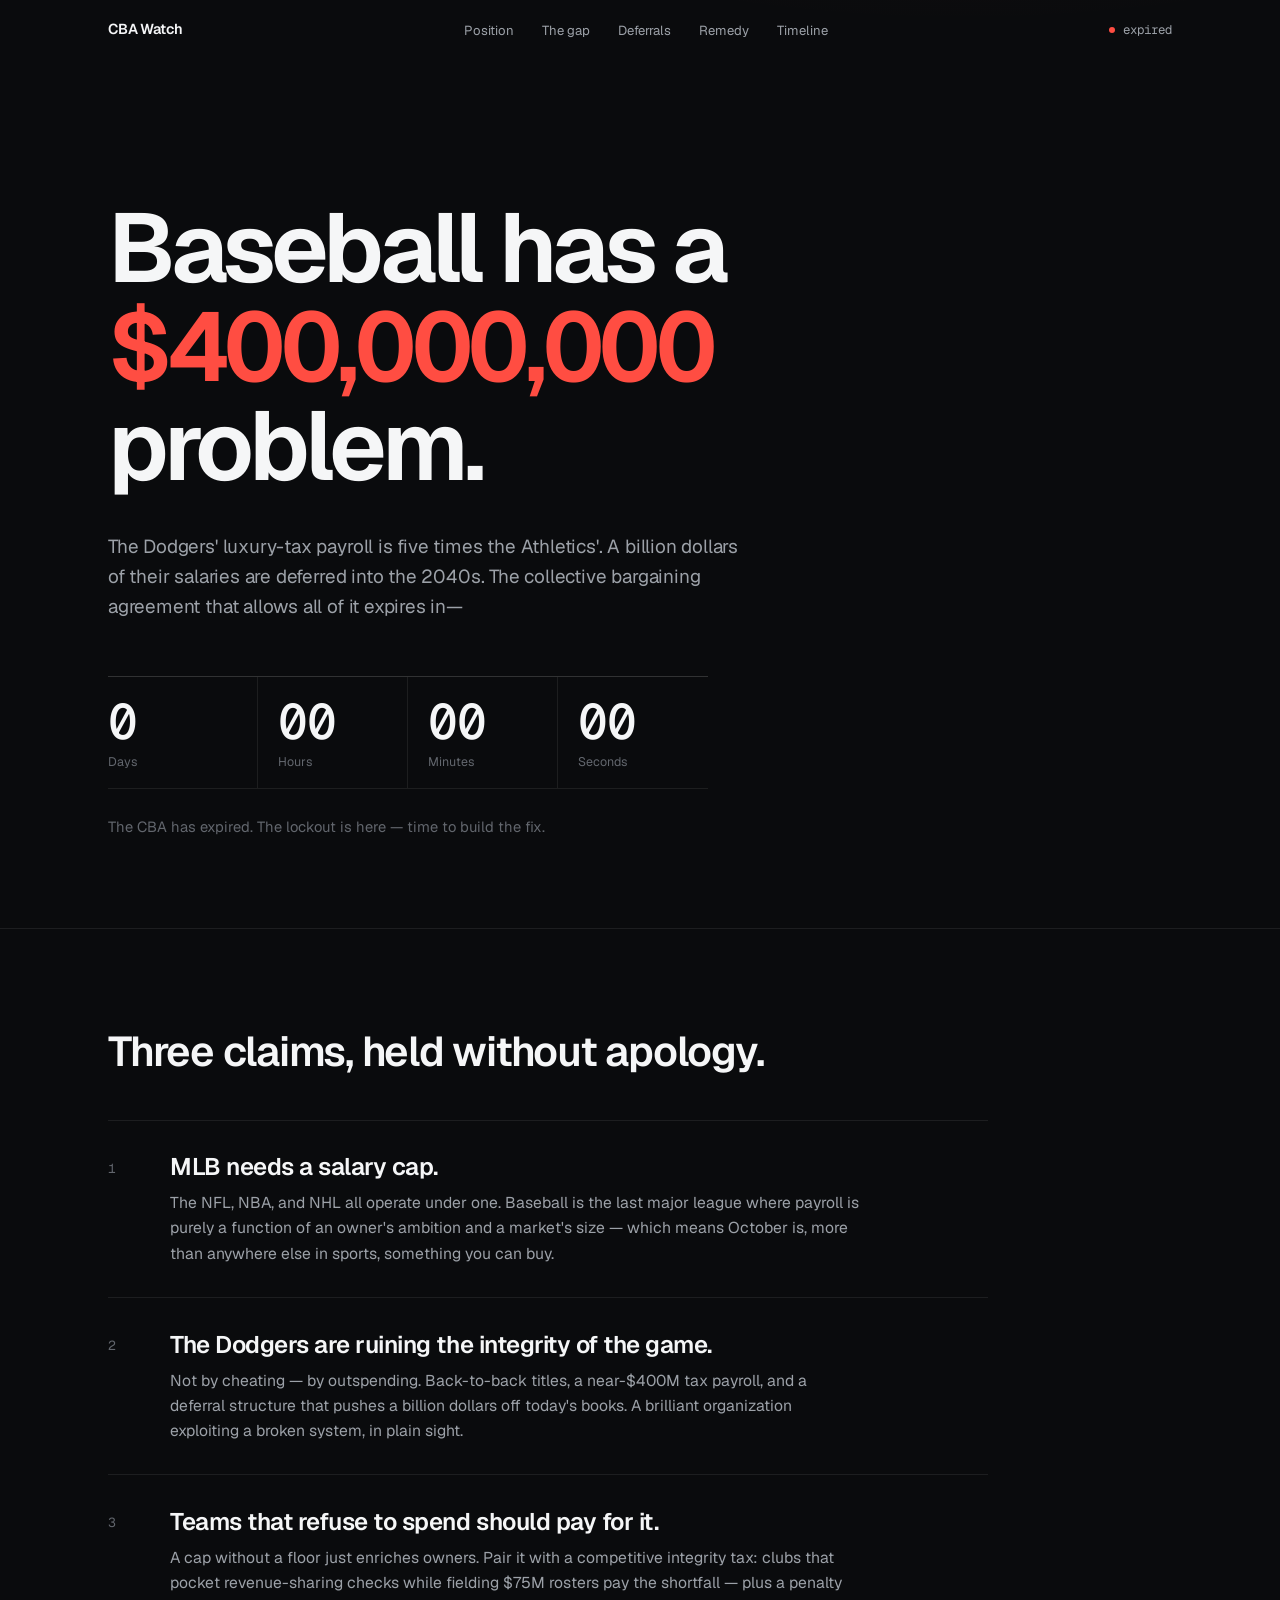
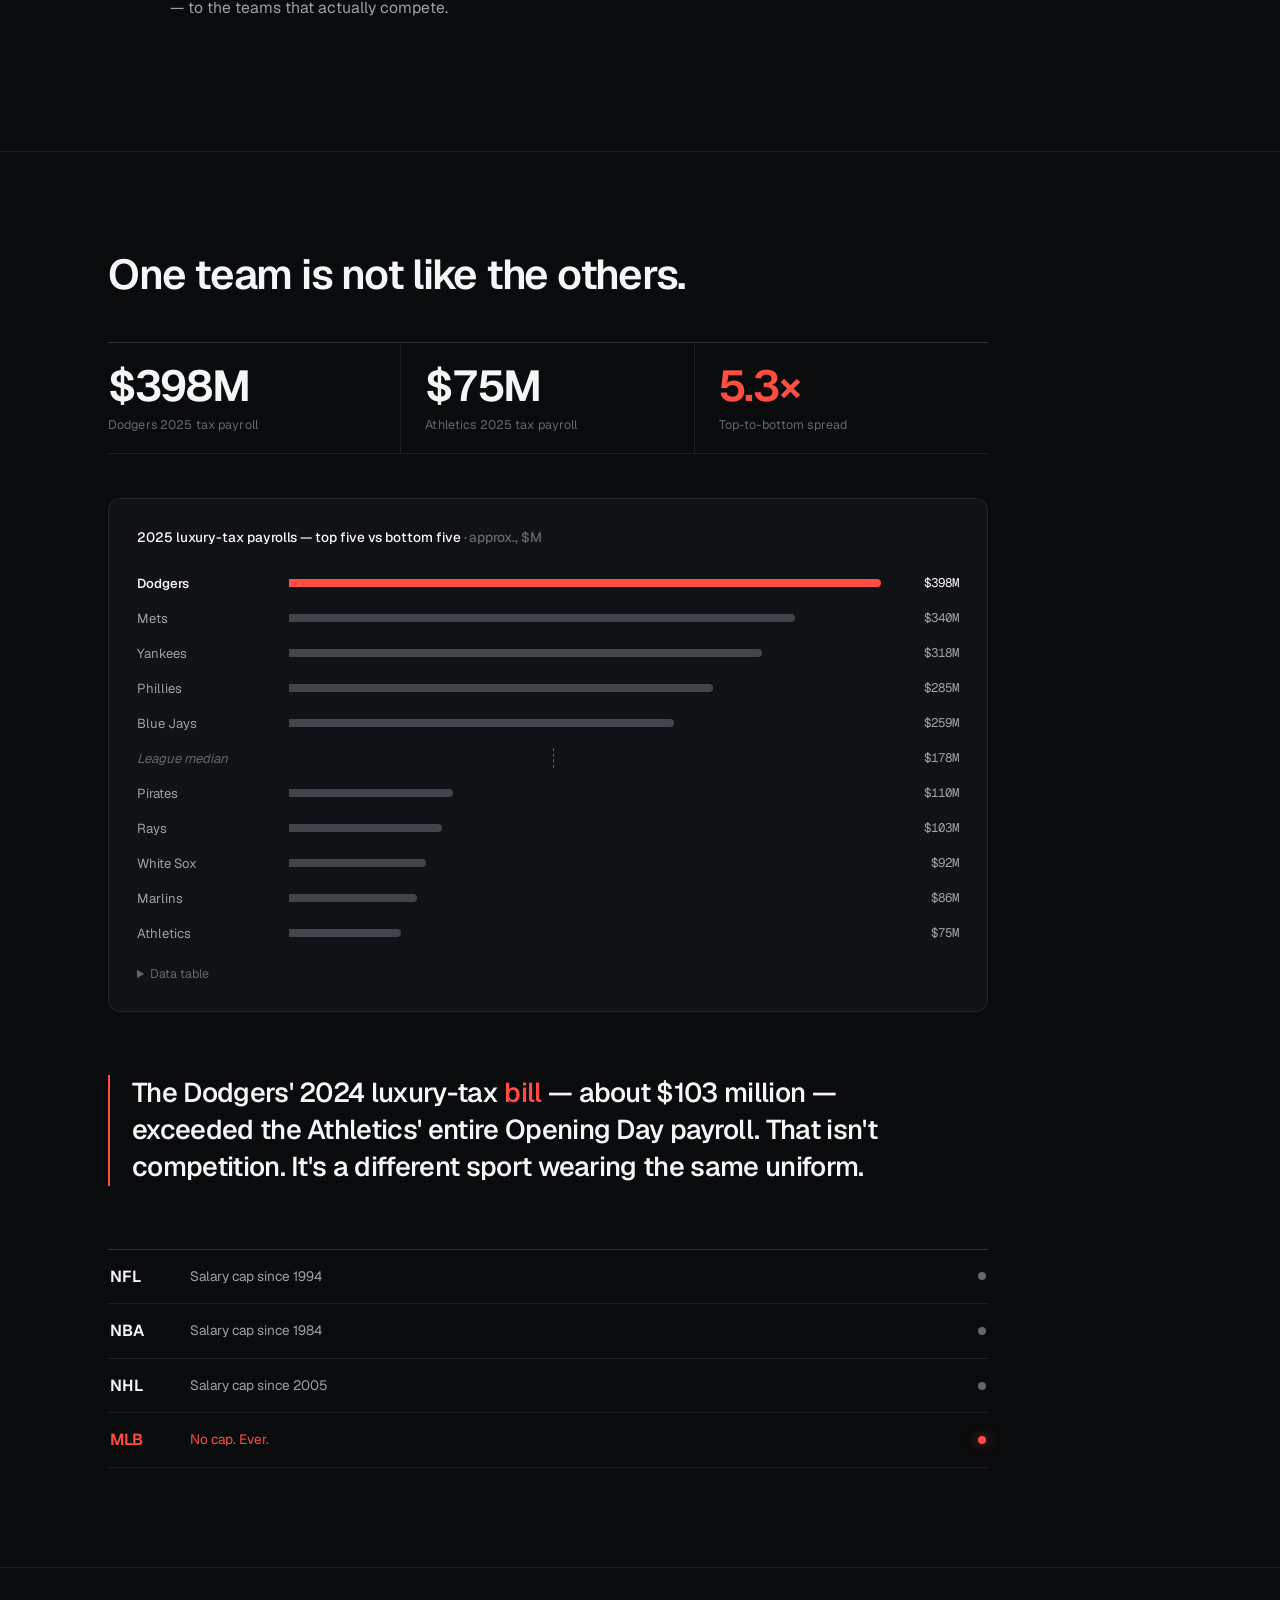
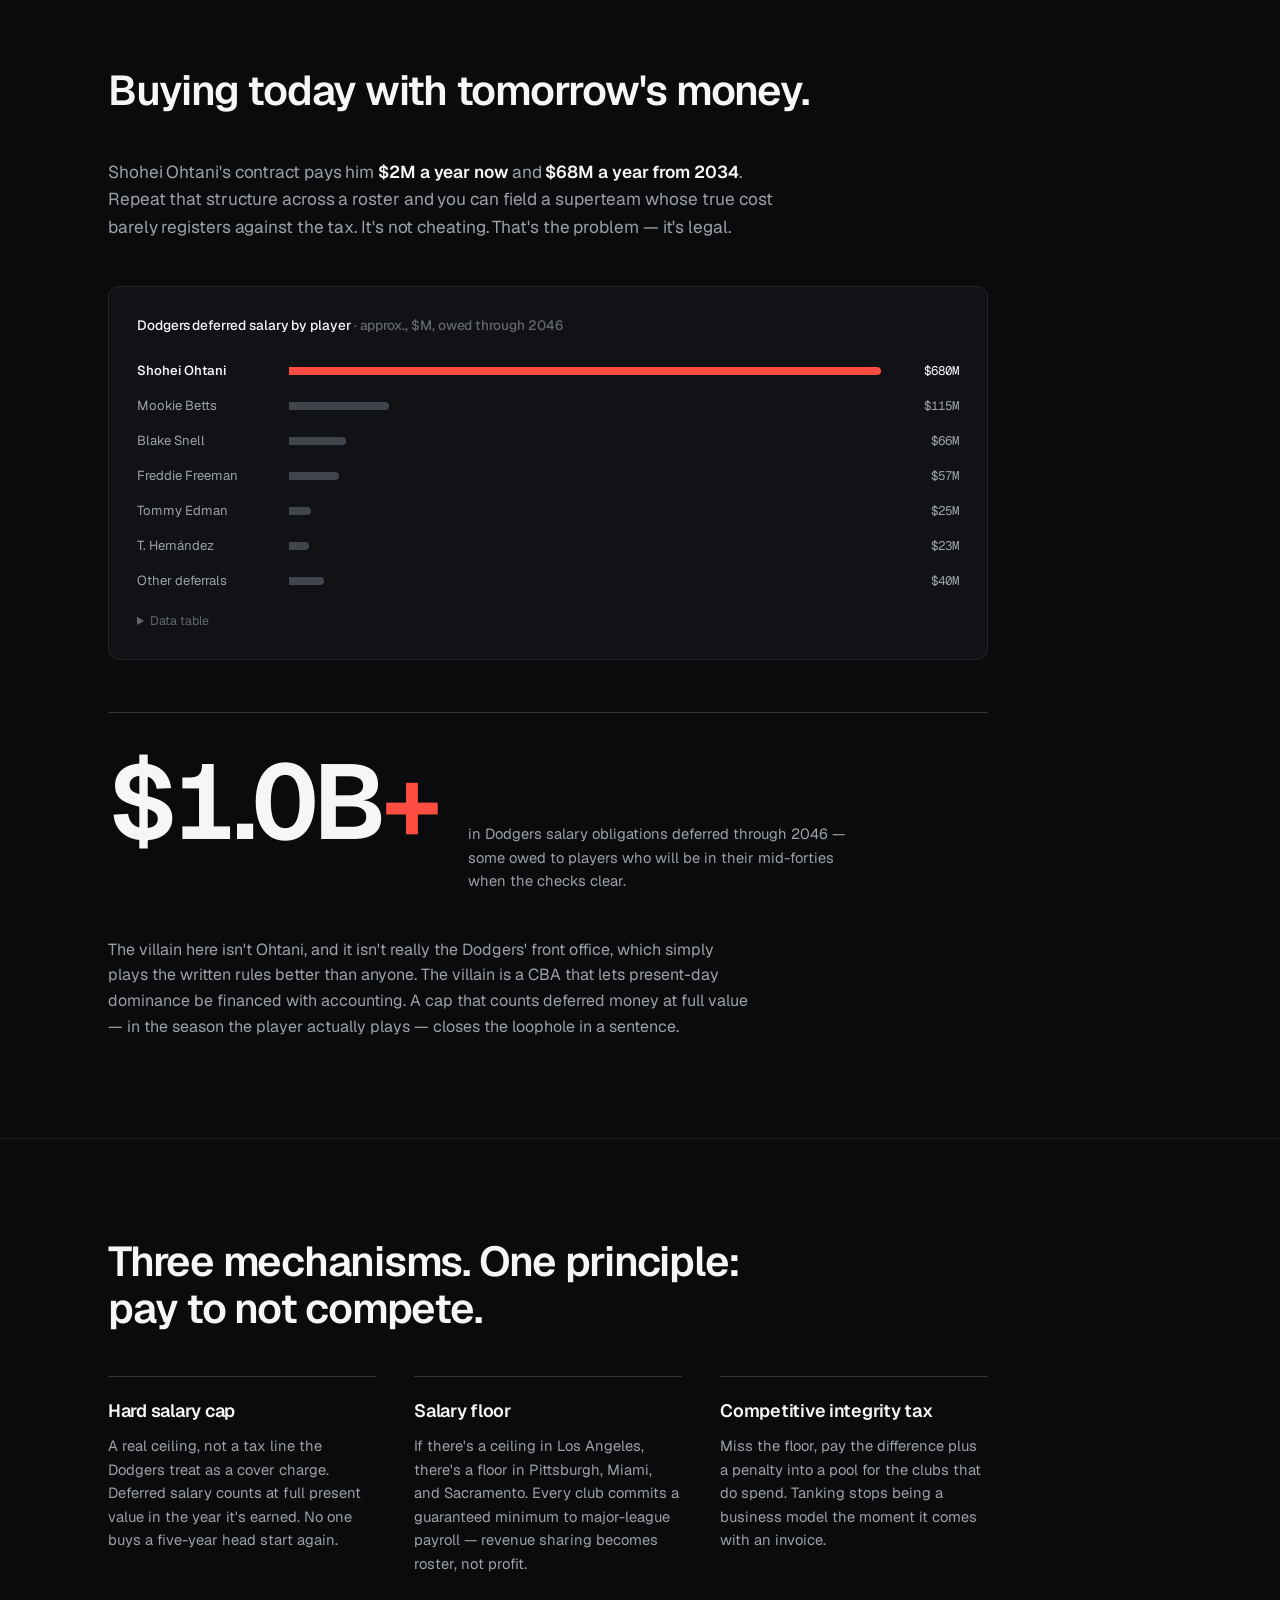
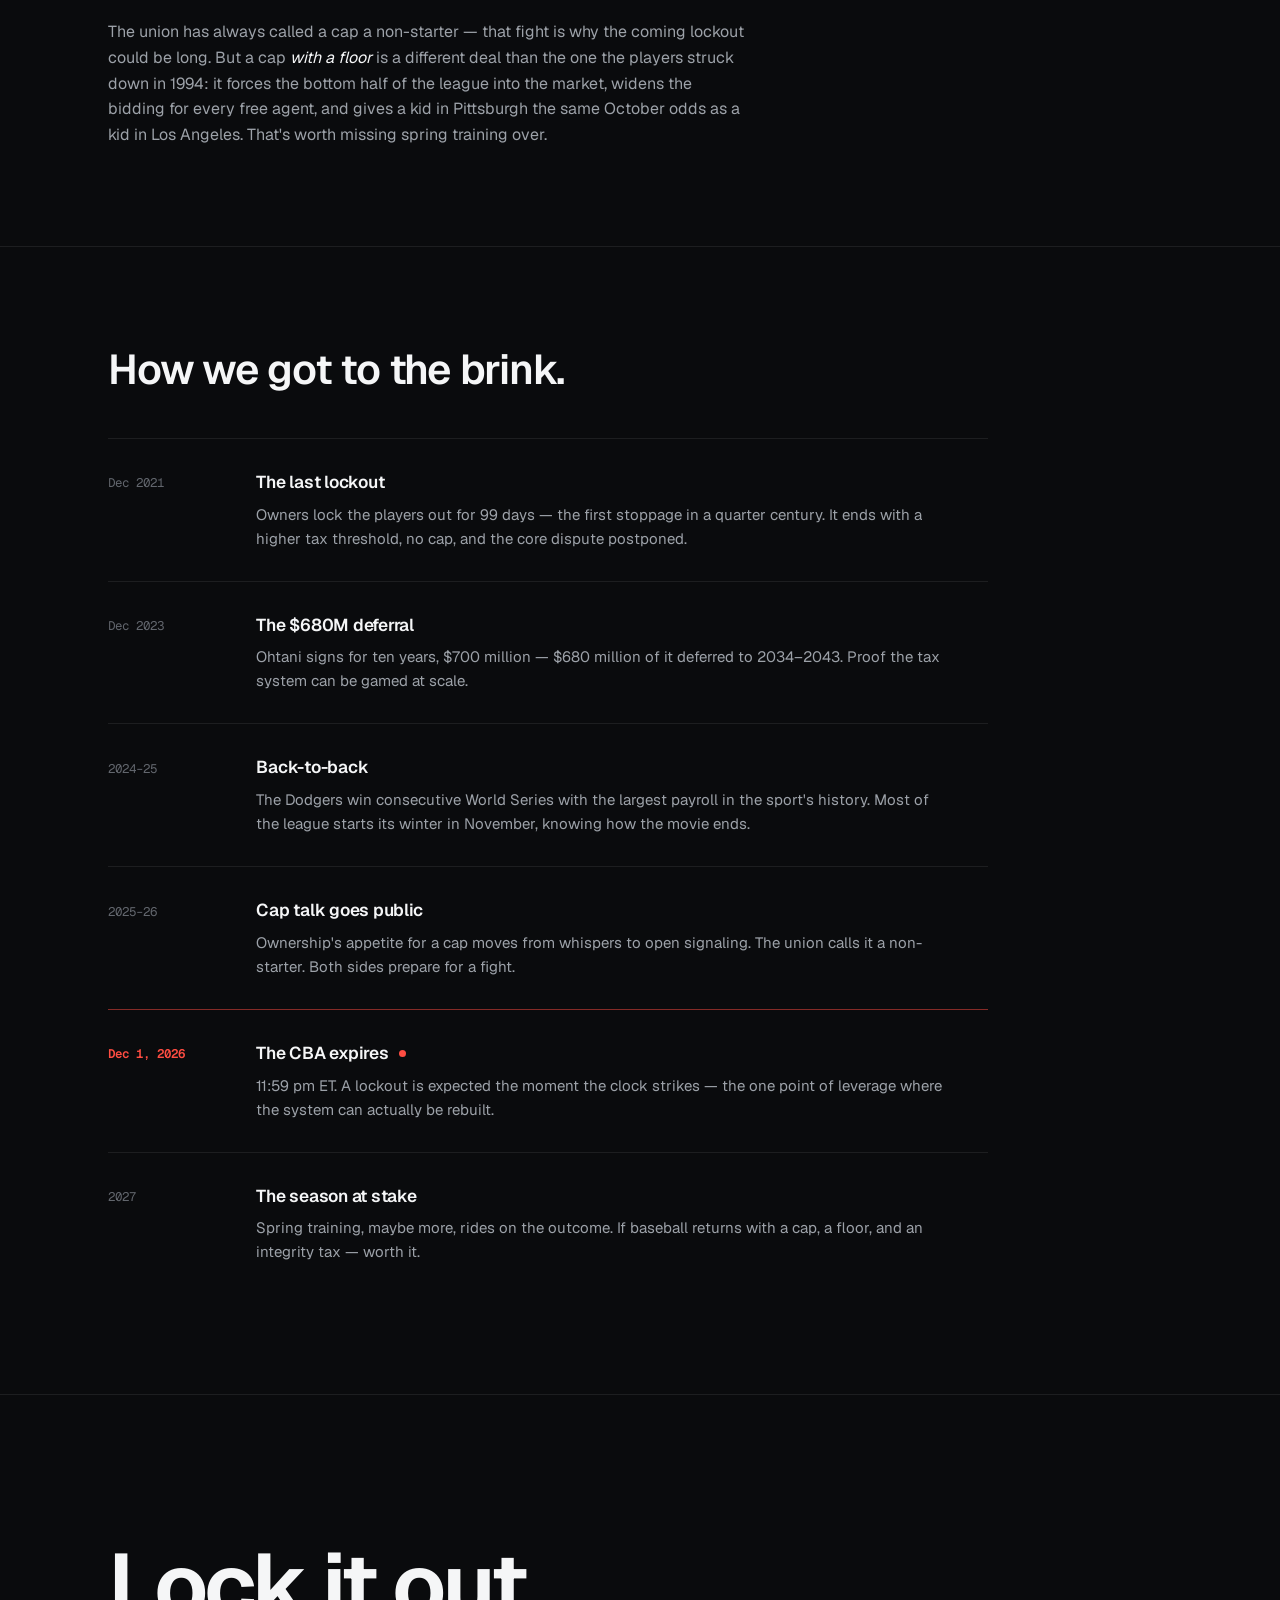
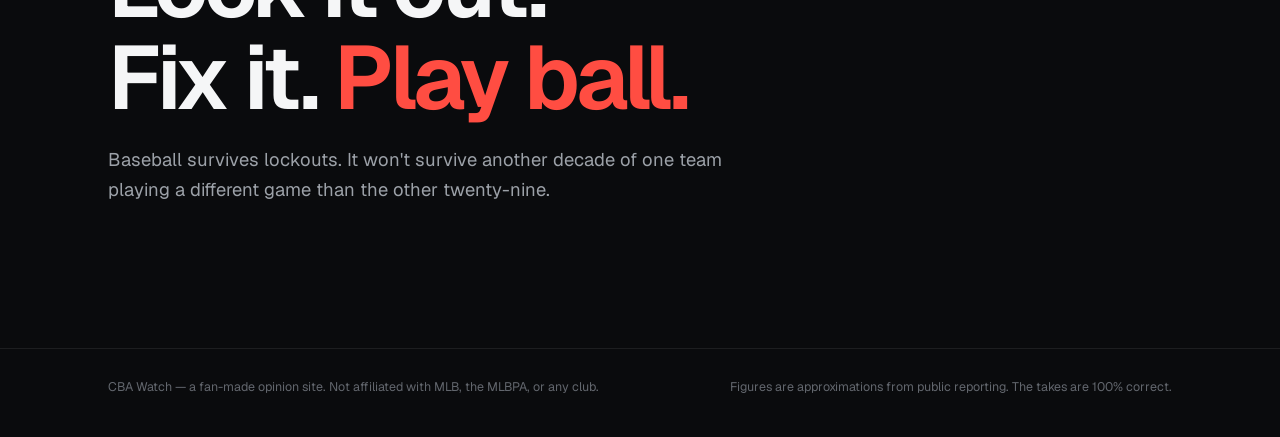
==== commit ba4cc11a: "Remove eyebrow labels; sections open directly with headlines Drop the uppercase mono kickers: the he" ====
--- a/index.html
+++ b/index.html
@@ -36,10 +36,6 @@
 <!-- ═══════════ HERO ═══════════ -->
 <section class="hero" id="top">
   <div class="shell">
-    <p class="hero-status a-in" style="--d:0">
-      <span class="live-dot" aria-hidden="true"></span>
-      MLB collective bargaining agreement&ensp;·&ensp;expires Dec 1, 2026, 11:59 <span class="sc">pm</span> ET
-    </p>
     <h1 class="hero-h a-in" style="--d:1">
       Baseball has a<br>
       <span class="hero-figure">$<span id="hero-count">400,000,000</span></span><br>
@@ -47,7 +43,8 @@
     </h1>
     <p class="hero-p a-in" style="--d:2">
       The Dodgers' luxury-tax payroll is five times the Athletics'. A billion dollars of their
-      salaries are deferred into the 2040s. The agreement that allows all of it expires in—
+      salaries are deferred into the 2040s. The collective bargaining agreement that allows
+      all of it expires in—
     </p>
 
     <div class="clock a-in" style="--d:3" role="timer" aria-label="Countdown to CBA expiration">
@@ -69,18 +66,15 @@
       </div>
     </div>
 
-    <p class="hero-note a-in" style="--d:4" id="clock-caption">A lockout is expected the moment it does. This site argues that's an
-    opportunity — for a salary cap, a salary floor, and a competitive integrity tax.</p>
+    <p class="hero-note a-in" style="--d:4" id="clock-caption">The deal lapses at 11:59 pm ET on December 1, 2026, and a lockout is
+    expected the moment it does. This site argues that's an opportunity — for a salary cap,
+    a salary floor, and a competitive integrity tax.</p>
   </div>
 </section>
 
 <!-- ═══════════ 01 POSITION ═══════════ -->
 <section class="sec" id="position">
-  <div class="shell sec-grid">
-    <aside class="sec-side">
-      <span class="side-index">01</span>
-      <span class="side-name">Position</span>
-    </aside>
+  <div class="shell">
     <div class="sec-main">
       <h2 class="sec-h reveal">Three claims, held without apology.</h2>
 
@@ -119,11 +113,7 @@
 
 <!-- ═══════════ 02 THE GAP ═══════════ -->
 <section class="sec" id="gap">
-  <div class="shell sec-grid">
-    <aside class="sec-side">
-      <span class="side-index">02</span>
-      <span class="side-name">The gap</span>
-    </aside>
+  <div class="shell">
     <div class="sec-main">
       <h2 class="sec-h reveal">One team is not like the others.</h2>
 
@@ -170,11 +160,7 @@
 
 <!-- ═══════════ 03 DEFERRALS ═══════════ -->
 <section class="sec" id="deferrals">
-  <div class="shell sec-grid">
-    <aside class="sec-side">
-      <span class="side-index">03</span>
-      <span class="side-name">Deferrals</span>
-    </aside>
+  <div class="shell">
     <div class="sec-main">
       <h2 class="sec-h reveal">Buying today with tomorrow's money.</h2>
 
@@ -211,31 +197,24 @@
 
 <!-- ═══════════ 04 REMEDY ═══════════ -->
 <section class="sec" id="remedy">
-  <div class="shell sec-grid">
-    <aside class="sec-side">
-      <span class="side-index">04</span>
-      <span class="side-name">Remedy</span>
-    </aside>
+  <div class="shell">
     <div class="sec-main">
       <h2 class="sec-h reveal">Three mechanisms. One principle:<br>pay to not compete.</h2>
 
       <div class="fixes">
         <article class="fix reveal">
-          <span class="fix-i">01</span>
           <h3>Hard salary cap</h3>
           <p>A real ceiling, not a tax line the Dodgers treat as a cover charge. Deferred salary
           counts at full present value in the year it's earned. No one buys a five-year head
           start again.</p>
         </article>
         <article class="fix reveal">
-          <span class="fix-i">02</span>
           <h3>Salary floor</h3>
           <p>If there's a ceiling in Los Angeles, there's a floor in Pittsburgh, Miami, and
           Sacramento. Every club commits a guaranteed minimum to major-league payroll — revenue
           sharing becomes roster, not profit.</p>
         </article>
         <article class="fix reveal">
-          <span class="fix-i">03</span>
           <h3>Competitive integrity tax</h3>
           <p>Miss the floor, pay the difference plus a penalty into a pool for the clubs that do
           spend. Tanking stops being a business model the moment it comes with an invoice.</p>
@@ -253,11 +232,7 @@
 
 <!-- ═══════════ 05 TIMELINE ═══════════ -->
 <section class="sec" id="timeline">
-  <div class="shell sec-grid">
-    <aside class="sec-side">
-      <span class="side-index">05</span>
-      <span class="side-name">Timeline</span>
-    </aside>
+  <div class="shell">
     <div class="sec-main">
       <h2 class="sec-h reveal">How we got to the brink.</h2>
 
--- a/styles.css
+++ b/styles.css
@@ -60,7 +60,6 @@
 
 .accent { color: var(--red); }
 .dim { color: var(--t3); }
-.sc { font-variant-caps: all-small-caps; letter-spacing: 0.04em; }
 
 .skip-link {
   position: absolute; left: -9999px; top: 0; z-index: 200;
@@ -124,12 +123,6 @@
   position: absolute; inset: -40% -20% auto;  height: 90%;
   background: radial-gradient(ellipse 55% 45% at 68% 18%, rgba(255, 77, 66, 0.07), transparent 65%);
   pointer-events: none;
-}
-.hero-status {
-  display: flex; align-items: center; gap: 10px;
-  font-family: var(--mono); font-size: 0.76rem; letter-spacing: 0.02em;
-  color: var(--t2); text-transform: uppercase;
-  margin-bottom: clamp(28px, 5vh, 44px);
 }
 .hero-h {
   font-size: clamp(2.7rem, 7.6vw, 6.4rem);
@@ -166,10 +159,7 @@
   font-variant-numeric: tabular-nums;
   letter-spacing: -0.02em; line-height: 1.1;
 }
-.clock-label {
-  font-size: 0.72rem; color: var(--t3);
-  text-transform: uppercase; letter-spacing: 0.1em;
-}
+.clock-label { font-size: 0.78rem; color: var(--t3); }
 .hero-note { max-width: 40em; font-size: 0.92rem; color: var(--t3); }
 @media (max-width: 640px) {
   .clock { grid-template-columns: repeat(4, 1fr); width: 100%; }
@@ -183,24 +173,7 @@
 
 /* ── sections ────────────────────────────────────────── */
 .sec { border-bottom: 1px solid var(--line); padding: clamp(64px, 11vh, 120px) 0; }
-.sec-grid { display: grid; grid-template-columns: 200px minmax(0, 1fr); gap: clamp(24px, 4vw, 64px); }
-.sec-side { position: relative; }
-.sec-side > * { position: sticky; top: 84px; }
-.side-index {
-  display: block; font-family: var(--mono); font-size: 0.76rem;
-  color: var(--red); margin-bottom: 6px;
-}
-.side-name {
-  display: block; font-size: 0.82rem; color: var(--t3);
-  text-transform: uppercase; letter-spacing: 0.12em;
-  position: sticky; top: 104px;
-}
-@media (max-width: 800px) {
-  .sec-grid { grid-template-columns: 1fr; gap: 20px; }
-  .sec-side { display: flex; gap: 12px; align-items: baseline; }
-  .sec-side > * { position: static; }
-  .side-index { margin-bottom: 0; }
-}
+.sec-main { max-width: 880px; }
 
 .sec-h {
   font-size: clamp(1.7rem, 3.6vw, 2.6rem);
@@ -306,7 +279,7 @@
 .data-table summary:hover { color: var(--t1); }
 .data-table table { margin-top: 10px; border-collapse: collapse; width: 100%; max-width: 400px; font-size: 0.85rem; }
 .data-table th, .data-table td { text-align: left; padding: 6px 8px; border-bottom: 1px solid var(--line); }
-.data-table th { font-size: 0.72rem; text-transform: uppercase; letter-spacing: 0.08em; color: var(--t3); font-weight: 500; }
+.data-table th { font-size: 0.78rem; color: var(--t3); font-weight: 500; }
 .data-table td:last-child, .data-table th:last-child { text-align: right; font-variant-numeric: tabular-nums; font-family: var(--mono); font-size: 0.8rem; }
 
 .tip {
@@ -363,8 +336,7 @@
   display: grid; grid-template-columns: repeat(3, minmax(0, 1fr));
   gap: clamp(20px, 3vw, 40px);
 }
-.fix { border-top: 1px solid var(--line-2); padding-top: 18px; }
-.fix-i { font-family: var(--mono); font-size: 0.76rem; color: var(--red); display: block; margin-bottom: 14px; }
+.fix { border-top: 1px solid var(--line-2); padding-top: 20px; }
 .fix h3 { font-size: 1.12rem; font-weight: 600; letter-spacing: -0.015em; margin-bottom: 8px; }
 .fix p { font-size: 0.92rem; color: var(--t2); }
 @media (max-width: 760px) { .fixes { grid-template-columns: 1fr; } }
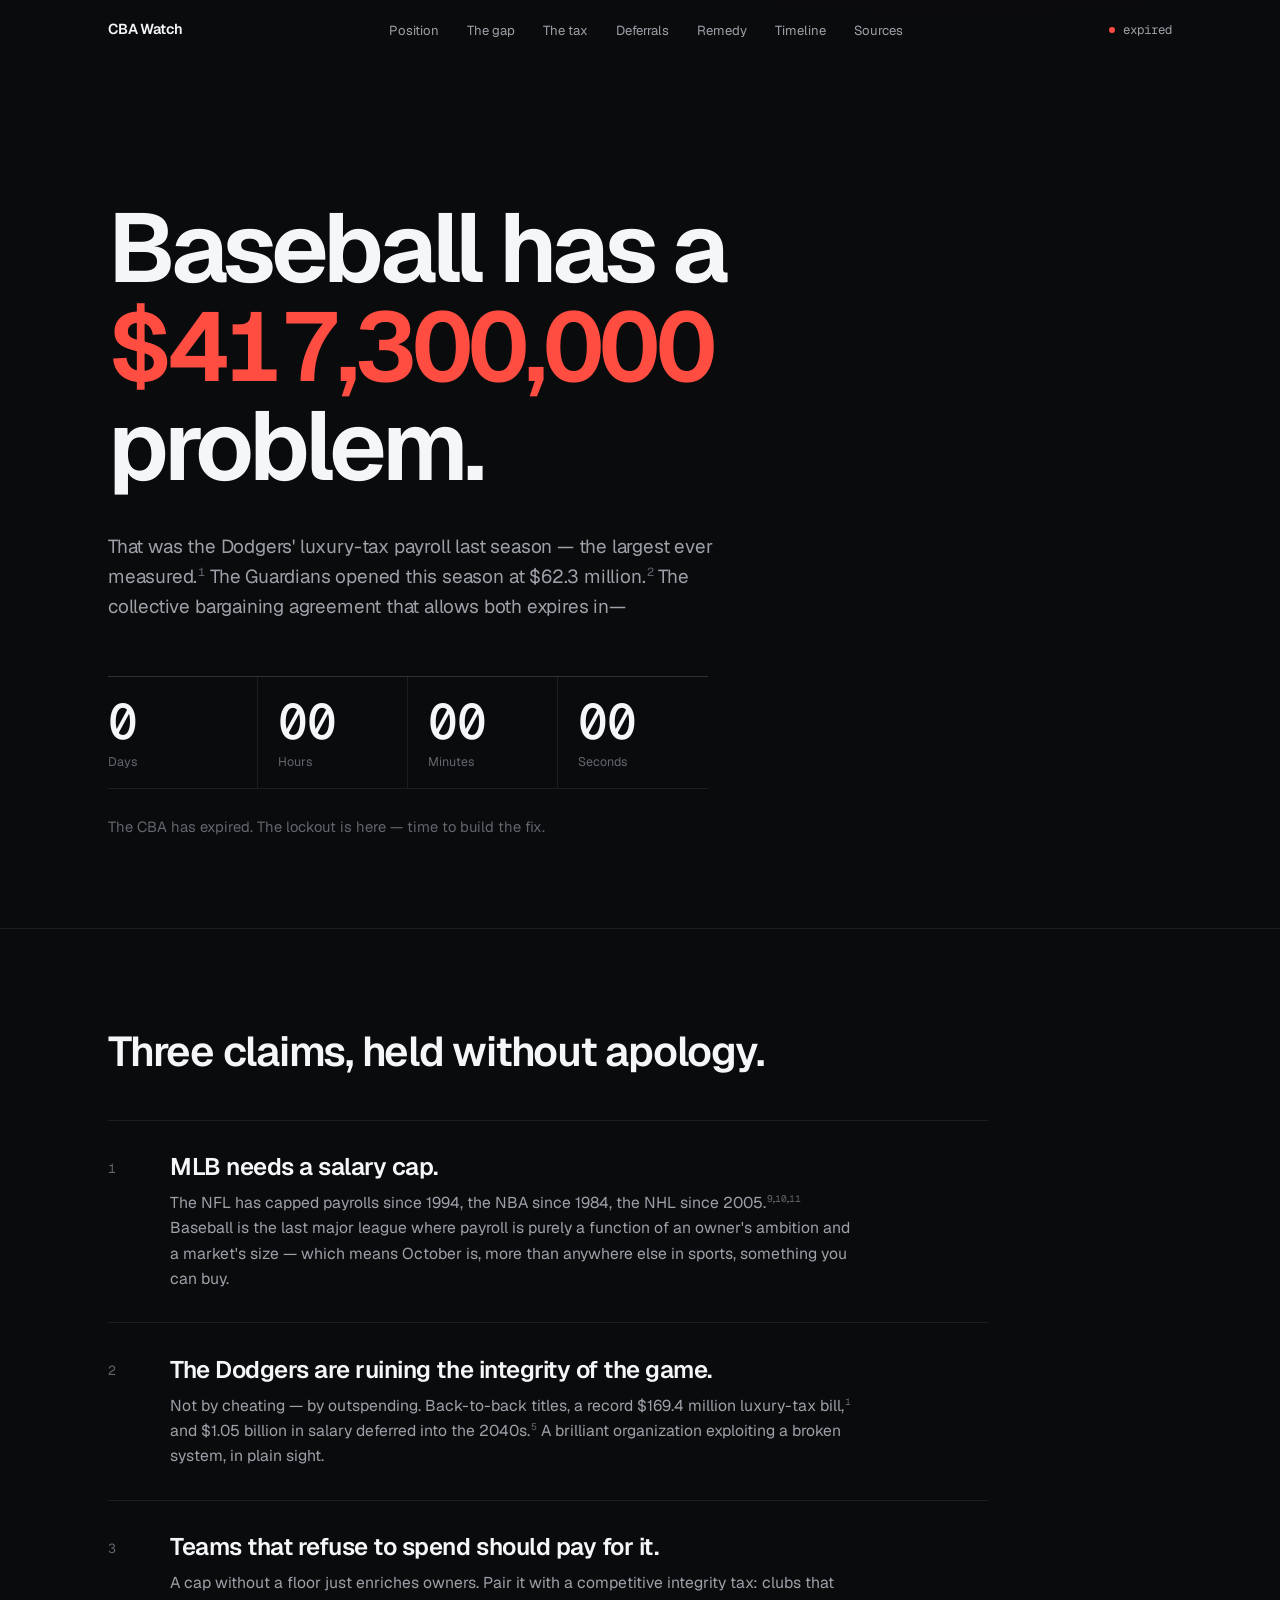
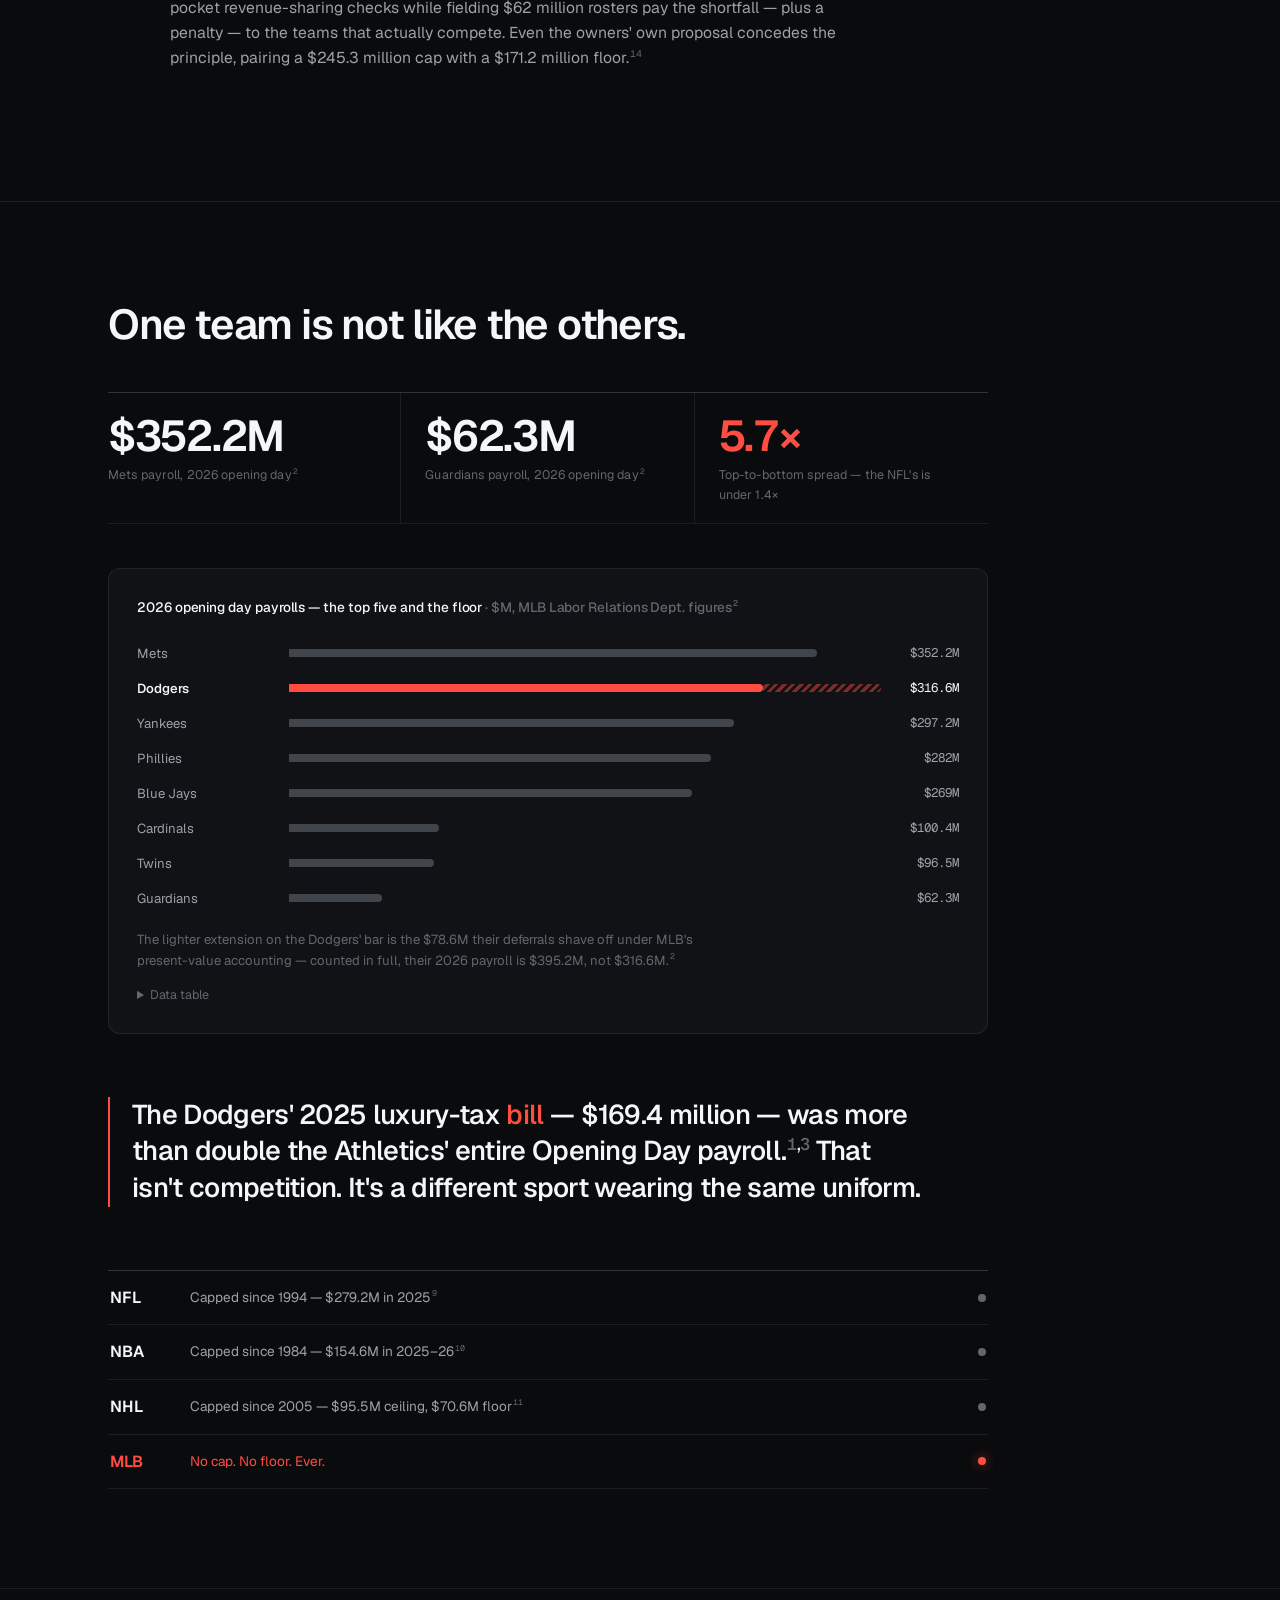
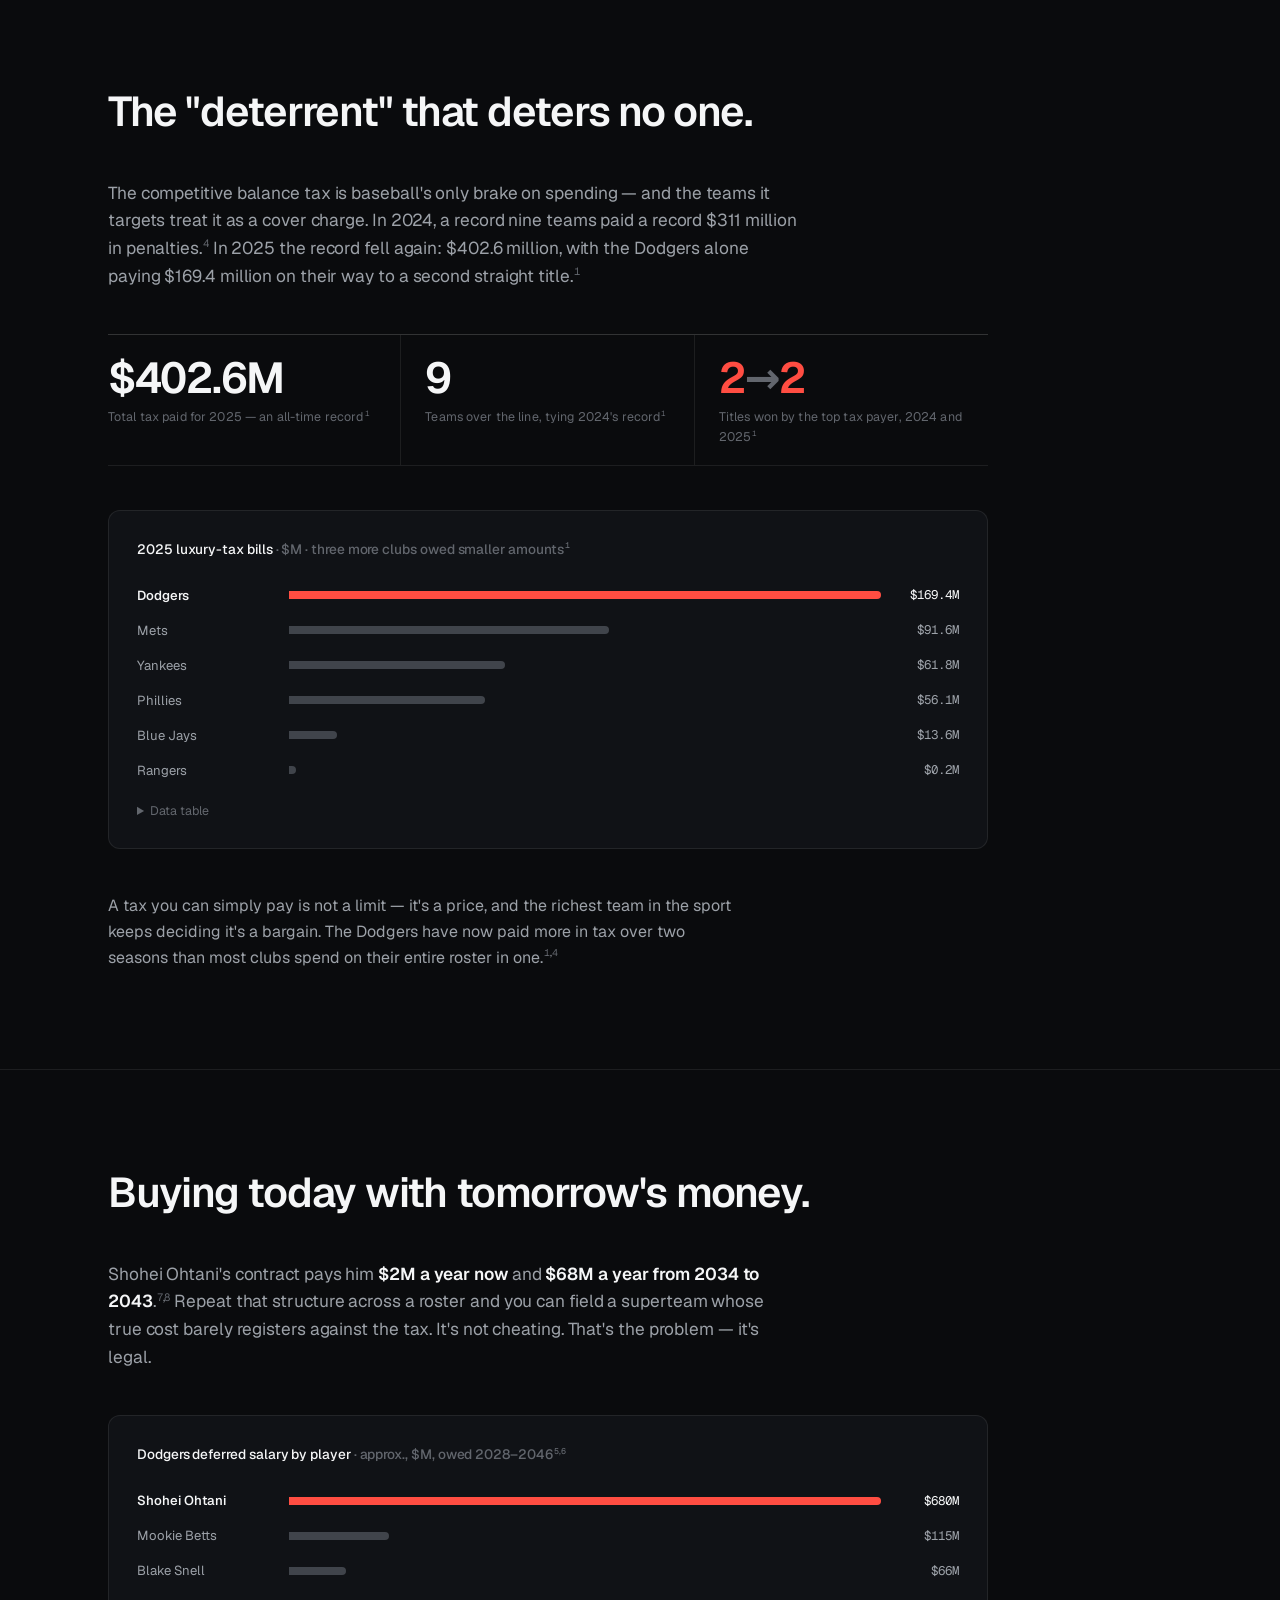
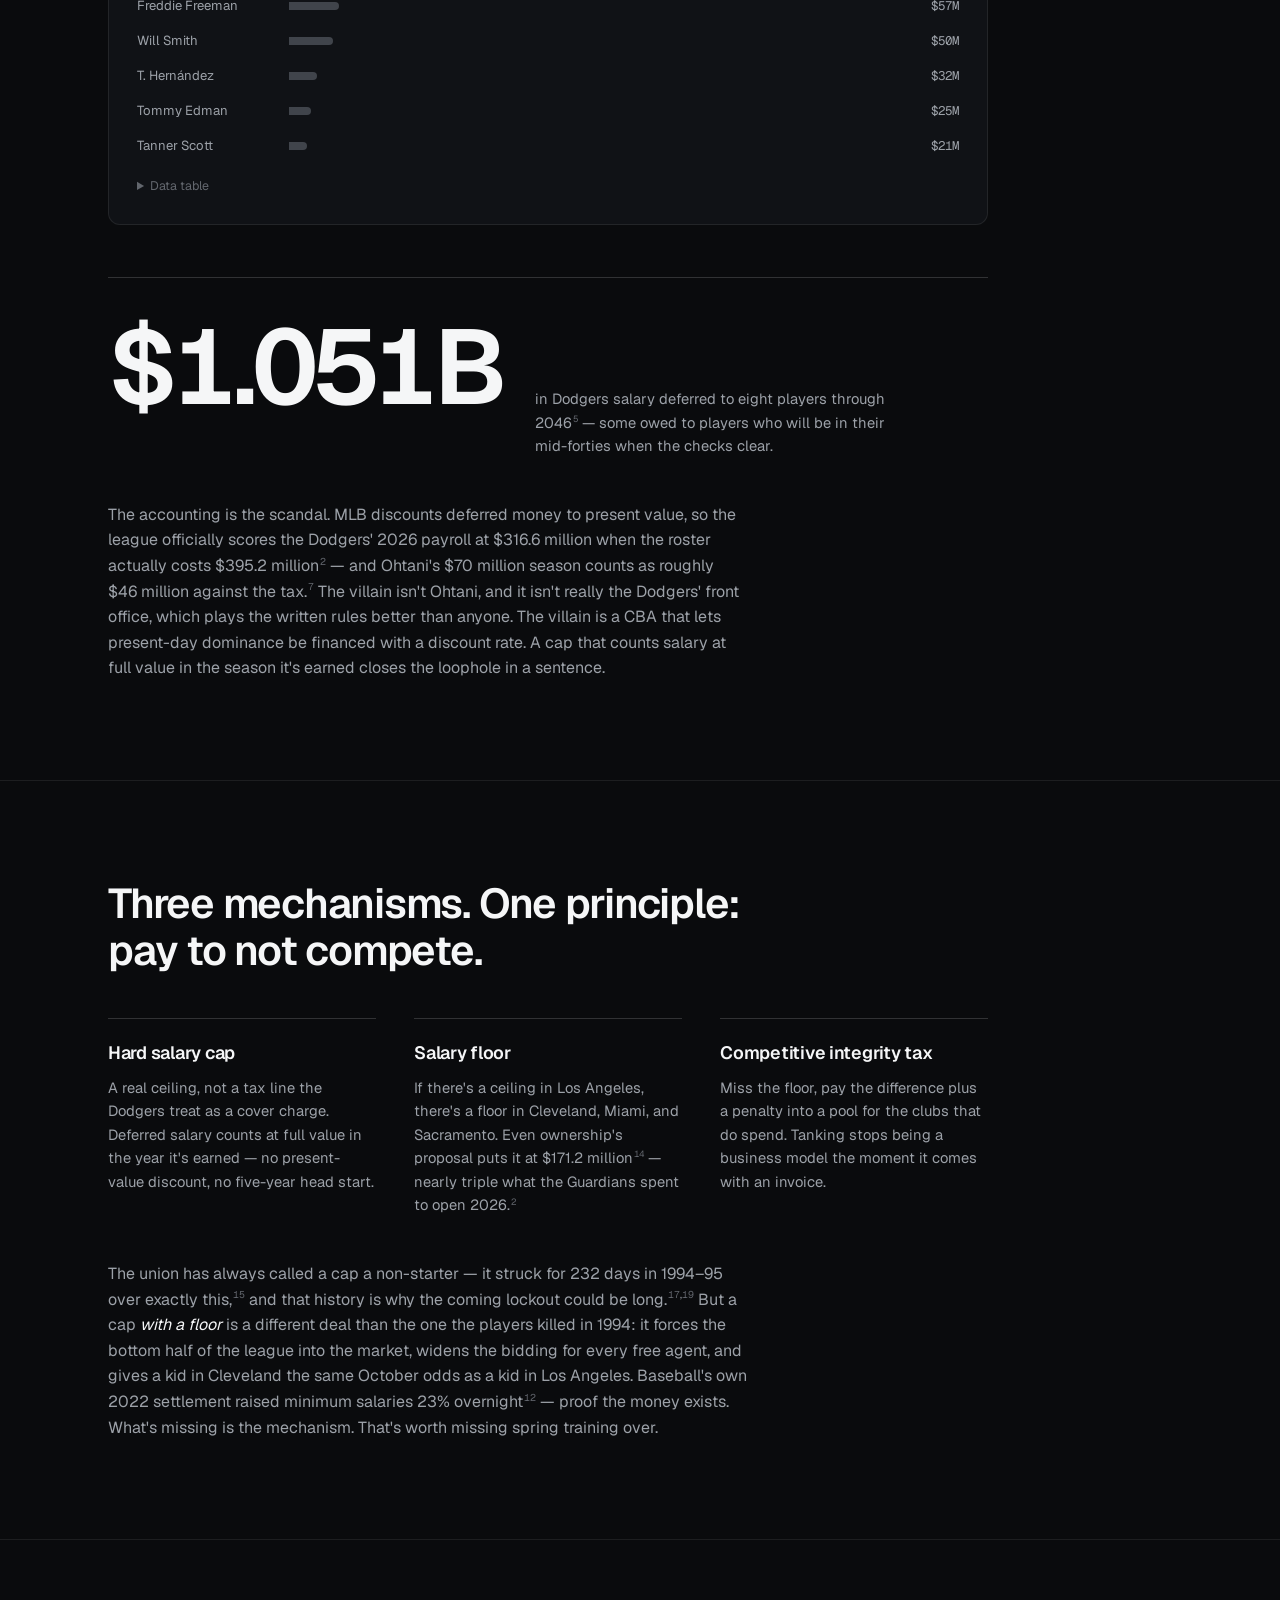
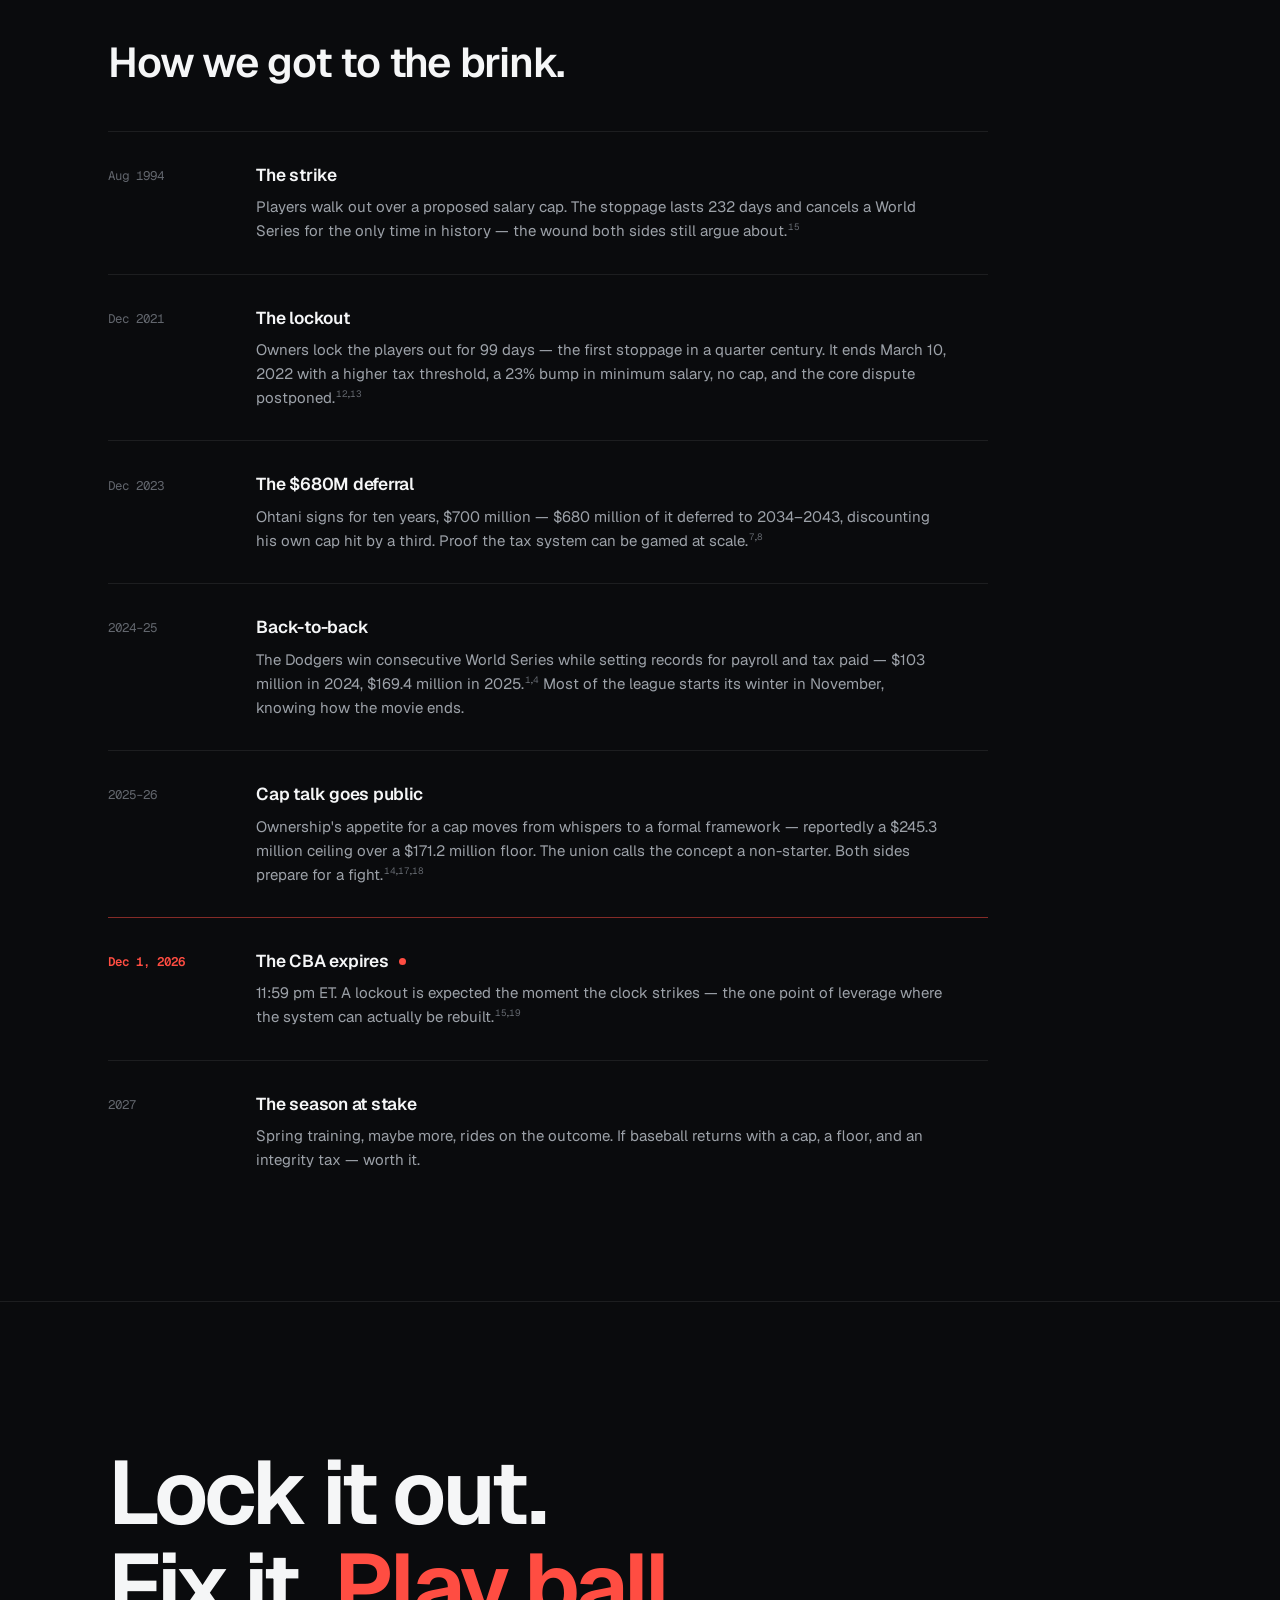
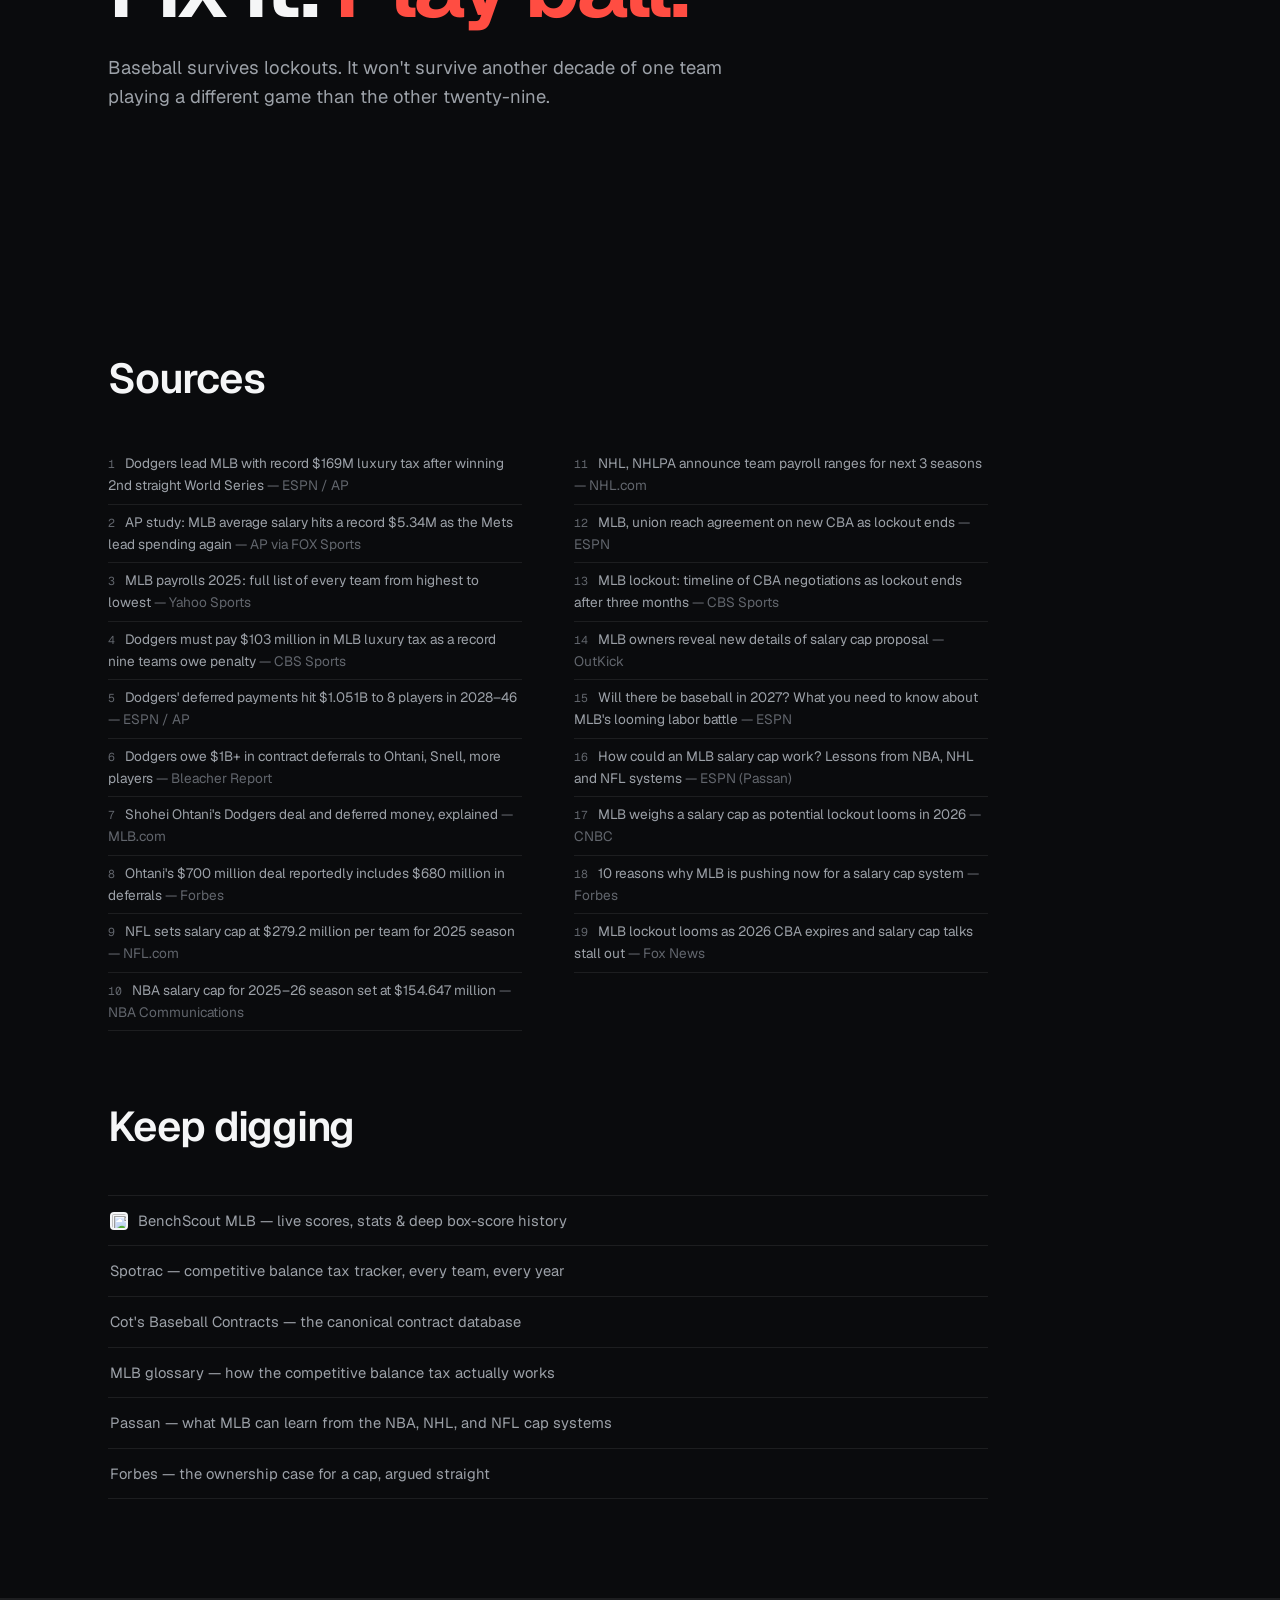
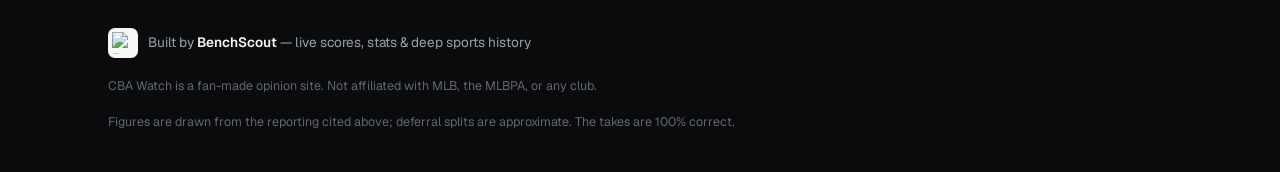
==== commit 792a9717: "Add citations, sources, resources, richer stats, and BenchScout credit Nineteen numbered citations n" ====
--- a/index.html
+++ b/index.html
@@ -3,7 +3,7 @@
 <head>
 <meta charset="UTF-8">
 <meta name="viewport" content="width=device-width, initial-scale=1.0">
-<title>CBA Watch — Baseball has a $400,000,000 problem</title>
+<title>CBA Watch — Baseball has a $417,300,000 problem</title>
 <meta name="description" content="A live countdown to the expiration of MLB's collective bargaining agreement, and the case for a salary cap, a salary floor, and a competitive integrity tax.">
 <link rel="icon" href="data:image/svg+xml,<svg xmlns='http://www.w3.org/2000/svg' viewBox='0 0 100 100'><rect width='100' height='100' rx='22' fill='%230a0b0d'/><circle cx='50' cy='50' r='14' fill='%23ff4d42'/></svg>">
 <link rel="preload" href="fonts/Geist-300-800.woff2" as="font" type="font/woff2" crossorigin>
@@ -20,9 +20,11 @@
     <nav class="nav-links" aria-label="Sections">
       <a href="#position">Position</a>
       <a href="#gap">The gap</a>
+      <a href="#tax">The tax</a>
       <a href="#deferrals">Deferrals</a>
       <a href="#remedy">Remedy</a>
       <a href="#timeline">Timeline</a>
+      <a href="#sources">Sources</a>
     </nav>
     <div class="nav-clock" aria-label="Time until the CBA expires">
       <span class="live-dot" aria-hidden="true"></span>
@@ -38,13 +40,14 @@
   <div class="shell">
     <h1 class="hero-h a-in" style="--d:1">
       Baseball has a<br>
-      <span class="hero-figure">$<span id="hero-count">400,000,000</span></span><br>
+      <span class="hero-figure">$<span id="hero-count">417,300,000</span></span><br>
       problem.
     </h1>
     <p class="hero-p a-in" style="--d:2">
-      The Dodgers' luxury-tax payroll is five times the Athletics'. A billion dollars of their
-      salaries are deferred into the 2040s. The collective bargaining agreement that allows
-      all of it expires in—
+      That was the Dodgers' luxury-tax payroll last season — the largest ever
+      measured.<sup class="cite"><a href="#src-1">1</a></sup> The Guardians opened this season
+      at $62.3&nbsp;million.<sup class="cite"><a href="#src-2">2</a></sup> The collective
+      bargaining agreement that allows both expires in—
     </p>
 
     <div class="clock a-in" style="--d:3" role="timer" aria-label="Countdown to CBA expiration">
@@ -67,12 +70,12 @@
     </div>
 
     <p class="hero-note a-in" style="--d:4" id="clock-caption">The deal lapses at 11:59 pm ET on December 1, 2026, and a lockout is
-    expected the moment it does. This site argues that's an opportunity — for a salary cap,
-    a salary floor, and a competitive integrity tax.</p>
-  </div>
-</section>
-
-<!-- ═══════════ 01 POSITION ═══════════ -->
+    expected the moment it does.<sup class="cite"><a href="#src-15">15</a></sup> This site argues
+    that's an opportunity — for a salary cap, a salary floor, and a competitive integrity tax.</p>
+  </div>
+</section>
+
+<!-- ═══════════ POSITION ═══════════ -->
 <section class="sec" id="position">
   <div class="shell">
     <div class="sec-main">
@@ -83,18 +86,21 @@
           <span class="claim-i">1</span>
           <div>
             <h3>MLB needs a salary cap.</h3>
-            <p>The NFL, NBA, and NHL all operate under one. Baseball is the last major league
-            where payroll is purely a function of an owner's ambition and a market's size —
-            which means October is, more than anywhere else in sports, something you can buy.</p>
+            <p>The NFL has capped payrolls since 1994, the NBA since 1984, the NHL since
+            2005.<sup class="cite"><a href="#src-9">9</a>,<a href="#src-10">10</a>,<a href="#src-11">11</a></sup>
+            Baseball is the last major league where payroll is purely a function of an owner's
+            ambition and a market's size — which means October is, more than anywhere else in
+            sports, something you can buy.</p>
           </div>
         </article>
         <article class="claim reveal">
           <span class="claim-i">2</span>
           <div>
             <h3>The Dodgers are ruining the integrity of the game.</h3>
-            <p>Not by cheating — by outspending. Back-to-back titles, a near-$400M tax payroll,
-            and a deferral structure that pushes a billion dollars off today's books. A brilliant
-            organization exploiting a broken system, in plain sight.</p>
+            <p>Not by cheating — by outspending. Back-to-back titles, a record $169.4&nbsp;million
+            luxury-tax bill,<sup class="cite"><a href="#src-1">1</a></sup> and $1.05&nbsp;billion
+            in salary deferred into the 2040s.<sup class="cite"><a href="#src-5">5</a></sup>
+            A brilliant organization exploiting a broken system, in plain sight.</p>
           </div>
         </article>
         <article class="claim reveal">
@@ -102,8 +108,10 @@
           <div>
             <h3>Teams that refuse to spend should pay for it.</h3>
             <p>A cap without a floor just enriches owners. Pair it with a competitive integrity
-            tax: clubs that pocket revenue-sharing checks while fielding $75M rosters pay the
-            shortfall — plus a penalty — to the teams that actually compete.</p>
+            tax: clubs that pocket revenue-sharing checks while fielding $62&nbsp;million rosters
+            pay the shortfall — plus a penalty — to the teams that actually compete. Even the
+            owners' own proposal concedes the principle, pairing a $245.3&nbsp;million cap with a
+            $171.2&nbsp;million floor.<sup class="cite"><a href="#src-14">14</a></sup></p>
           </div>
         </article>
       </div>
@@ -111,7 +119,7 @@
   </div>
 </section>
 
-<!-- ═══════════ 02 THE GAP ═══════════ -->
+<!-- ═══════════ THE GAP ═══════════ -->
 <section class="sec" id="gap">
   <div class="shell">
     <div class="sec-main">
@@ -119,22 +127,26 @@
 
       <div class="kpis reveal">
         <div class="kpi">
-          <span class="kpi-num">$<span data-count="398">0</span>M</span>
-          <span class="kpi-label">Dodgers 2025 tax payroll</span>
-        </div>
-        <div class="kpi">
-          <span class="kpi-num">$<span data-count="75">0</span>M</span>
-          <span class="kpi-label">Athletics 2025 tax payroll</span>
-        </div>
-        <div class="kpi">
-          <span class="kpi-num accent"><span data-count="5.3" data-decimals="1">0</span>×</span>
-          <span class="kpi-label">Top-to-bottom spread</span>
+          <span class="kpi-num">$<span data-count="352.2" data-decimals="1">0</span>M</span>
+          <span class="kpi-label">Mets payroll, 2026 opening day<sup class="cite"><a href="#src-2">2</a></sup></span>
+        </div>
+        <div class="kpi">
+          <span class="kpi-num">$<span data-count="62.3" data-decimals="1">0</span>M</span>
+          <span class="kpi-label">Guardians payroll, 2026 opening day<sup class="cite"><a href="#src-2">2</a></sup></span>
+        </div>
+        <div class="kpi">
+          <span class="kpi-num accent"><span data-count="5.7" data-decimals="1">0</span>×</span>
+          <span class="kpi-label">Top-to-bottom spread — the NFL's is under 1.4×</span>
         </div>
       </div>
 
       <figure class="panel reveal" aria-labelledby="fig-a">
-        <figcaption class="panel-cap" id="fig-a">2025 luxury-tax payrolls — top five vs bottom five <span class="dim">· approx., $M</span></figcaption>
-        <div class="chart" id="payroll-chart" role="img" aria-label="Bar chart of approximate 2025 luxury-tax payrolls. Dodgers about 398 million dollars, Mets 340, Yankees 318, Phillies 285, Blue Jays 259, league median 178, Pirates 110, Rays 103, White Sox 92, Marlins 86, Athletics 75."></div>
+        <figcaption class="panel-cap" id="fig-a">2026 opening day payrolls — the top five and the floor
+          <span class="dim">· $M, MLB Labor Relations Dept. figures<sup class="cite"><a href="#src-2">2</a></sup></span></figcaption>
+        <div class="chart" id="payroll-chart" role="img" aria-label="Bar chart of 2026 opening day payrolls. Mets 352.2 million dollars, Dodgers 316.6 million with an additional 78.6 million discounted away by deferral accounting, Yankees 297.2, Phillies 282, Blue Jays 269, Cardinals 100.4, Twins 96.5, Guardians 62.3."></div>
+        <p class="chart-foot">The lighter extension on the Dodgers' bar is the $78.6M their deferrals
+        shave off under MLB's present-value accounting — counted in full, their 2026 payroll is
+        $395.2M, not $316.6M.<sup class="cite"><a href="#src-2">2</a></sup></p>
         <details class="data-table">
           <summary>Data table</summary>
           <table>
@@ -144,34 +156,82 @@
         </details>
       </figure>
 
-      <p class="callout reveal">The Dodgers' 2024 luxury-tax <em>bill</em> — about $103 million —
-      exceeded the Athletics' entire Opening Day payroll. That isn't competition.
-      It's a different sport wearing the same uniform.</p>
+      <p class="callout reveal">The Dodgers' 2025 luxury-tax <em>bill</em> — $169.4 million — was
+      more than double the Athletics' entire Opening Day payroll.<sup class="cite"><a href="#src-1">1</a>,<a href="#src-3">3</a></sup>
+      That isn't competition. It's a different sport wearing the same uniform.</p>
 
       <div class="leagues reveal" aria-label="Salary caps across the major leagues">
-        <div class="league-row"><span class="lg">NFL</span><span class="lg-status">Salary cap since 1994</span><span class="lg-mark ok" aria-hidden="true"></span></div>
-        <div class="league-row"><span class="lg">NBA</span><span class="lg-status">Salary cap since 1984</span><span class="lg-mark ok" aria-hidden="true"></span></div>
-        <div class="league-row"><span class="lg">NHL</span><span class="lg-status">Salary cap since 2005</span><span class="lg-mark ok" aria-hidden="true"></span></div>
-        <div class="league-row is-mlb"><span class="lg">MLB</span><span class="lg-status">No cap. Ever.</span><span class="lg-mark bad" aria-hidden="true"></span></div>
-      </div>
-    </div>
-  </div>
-</section>
-
-<!-- ═══════════ 03 DEFERRALS ═══════════ -->
+        <div class="league-row"><span class="lg">NFL</span><span class="lg-status">Capped since 1994 — $279.2M in 2025<sup class="cite"><a href="#src-9">9</a></sup></span><span class="lg-mark ok" aria-hidden="true"></span></div>
+        <div class="league-row"><span class="lg">NBA</span><span class="lg-status">Capped since 1984 — $154.6M in 2025–26<sup class="cite"><a href="#src-10">10</a></sup></span><span class="lg-mark ok" aria-hidden="true"></span></div>
+        <div class="league-row"><span class="lg">NHL</span><span class="lg-status">Capped since 2005 — $95.5M ceiling, $70.6M floor<sup class="cite"><a href="#src-11">11</a></sup></span><span class="lg-mark ok" aria-hidden="true"></span></div>
+        <div class="league-row is-mlb"><span class="lg">MLB</span><span class="lg-status">No cap. No floor. Ever.</span><span class="lg-mark bad" aria-hidden="true"></span></div>
+      </div>
+    </div>
+  </div>
+</section>
+
+<!-- ═══════════ THE TAX ═══════════ -->
+<section class="sec" id="tax">
+  <div class="shell">
+    <div class="sec-main">
+      <h2 class="sec-h reveal">The "deterrent" that deters no one.</h2>
+
+      <p class="lede reveal">The competitive balance tax is baseball's only brake on spending — and
+      the teams it targets treat it as a cover charge. In 2024, a record nine teams paid a record
+      $311&nbsp;million in penalties.<sup class="cite"><a href="#src-4">4</a></sup> In 2025 the
+      record fell again: $402.6&nbsp;million, with the Dodgers alone paying
+      $169.4&nbsp;million on their way to a second straight title.<sup class="cite"><a href="#src-1">1</a></sup></p>
+
+      <div class="kpis reveal">
+        <div class="kpi">
+          <span class="kpi-num">$<span data-count="402.6" data-decimals="1">0</span>M</span>
+          <span class="kpi-label">Total tax paid for 2025 — an all-time record<sup class="cite"><a href="#src-1">1</a></sup></span>
+        </div>
+        <div class="kpi">
+          <span class="kpi-num"><span data-count="9">0</span></span>
+          <span class="kpi-label">Teams over the line, tying 2024's record<sup class="cite"><a href="#src-1">1</a></sup></span>
+        </div>
+        <div class="kpi">
+          <span class="kpi-num accent">2<span class="dim">→</span>2</span>
+          <span class="kpi-label">Titles won by the top tax payer, 2024 and 2025<sup class="cite"><a href="#src-1">1</a></sup></span>
+        </div>
+      </div>
+
+      <figure class="panel reveal" aria-labelledby="fig-b">
+        <figcaption class="panel-cap" id="fig-b">2025 luxury-tax bills
+          <span class="dim">· $M · three more clubs owed smaller amounts<sup class="cite"><a href="#src-1">1</a></sup></span></figcaption>
+        <div class="chart" id="tax-chart" role="img" aria-label="Bar chart of 2025 luxury tax bills. Dodgers 169.4 million dollars, Mets 91.6, Yankees 61.8, Phillies 56.1, Blue Jays 13.6, Rangers 0.2."></div>
+        <details class="data-table">
+          <summary>Data table</summary>
+          <table>
+            <thead><tr><th scope="col">Team</th><th scope="col">Tax ($M)</th></tr></thead>
+            <tbody id="tax-table-body"></tbody>
+          </table>
+        </details>
+      </figure>
+
+      <p class="body reveal">A tax you can simply pay is not a limit — it's a price, and the
+      richest team in the sport keeps deciding it's a bargain. The Dodgers have now paid more in
+      tax over two seasons than most clubs spend on their entire roster in one.<sup class="cite"><a href="#src-1">1</a>,<a href="#src-4">4</a></sup></p>
+    </div>
+  </div>
+</section>
+
+<!-- ═══════════ DEFERRALS ═══════════ -->
 <section class="sec" id="deferrals">
   <div class="shell">
     <div class="sec-main">
       <h2 class="sec-h reveal">Buying today with tomorrow's money.</h2>
 
       <p class="lede reveal">Shohei Ohtani's contract pays him <strong>$2M a year now</strong> and
-      <strong>$68M a year from 2034</strong>. Repeat that structure across a roster and you can
-      field a superteam whose true cost barely registers against the tax. It's not cheating.
-      That's the problem — it's legal.</p>
-
-      <figure class="panel reveal" aria-labelledby="fig-b">
-        <figcaption class="panel-cap" id="fig-b">Dodgers deferred salary by player <span class="dim">· approx., $M, owed through 2046</span></figcaption>
-        <div class="chart" id="deferral-chart" role="img" aria-label="Bar chart of approximate Dodgers deferred salaries. Shohei Ohtani 680 million dollars, Mookie Betts 115, Blake Snell 66, Freddie Freeman 57, Tommy Edman 25, Teoscar Hernandez 23, other deferrals about 40."></div>
+      <strong>$68M a year from 2034 to 2043</strong>.<sup class="cite"><a href="#src-7">7</a>,<a href="#src-8">8</a></sup>
+      Repeat that structure across a roster and you can field a superteam whose true cost barely
+      registers against the tax. It's not cheating. That's the problem — it's legal.</p>
+
+      <figure class="panel reveal" aria-labelledby="fig-c">
+        <figcaption class="panel-cap" id="fig-c">Dodgers deferred salary by player
+          <span class="dim">· approx., $M, owed 2028–2046<sup class="cite"><a href="#src-5">5</a>,<a href="#src-6">6</a></sup></span></figcaption>
+        <div class="chart" id="deferral-chart" role="img" aria-label="Bar chart of approximate Dodgers deferred salaries. Shohei Ohtani 680 million dollars, Mookie Betts 115, Blake Snell 66, Freddie Freeman 57, Will Smith 50, Teoscar Hernandez 32, Tommy Edman 25, Tanner Scott 21."></div>
         <details class="data-table">
           <summary>Data table</summary>
           <table>
@@ -182,20 +242,24 @@
       </figure>
 
       <div class="total reveal">
-        <span class="total-num">$<span data-count="1.0" data-decimals="1">0</span>B<span class="accent">+</span></span>
-        <p class="total-note">in Dodgers salary obligations deferred through 2046 — some owed to
-        players who will be in their mid-forties when the checks clear.</p>
-      </div>
-
-      <p class="body reveal">The villain here isn't Ohtani, and it isn't really the Dodgers' front
-      office, which simply plays the written rules better than anyone. The villain is a CBA that
-      lets present-day dominance be financed with accounting. A cap that counts deferred money at
-      full value — in the season the player actually plays — closes the loophole in a sentence.</p>
-    </div>
-  </div>
-</section>
-
-<!-- ═══════════ 04 REMEDY ═══════════ -->
+        <span class="total-num">$<span data-count="1.051" data-decimals="3">0</span>B</span>
+        <p class="total-note">in Dodgers salary deferred to eight players through 2046<sup class="cite"><a href="#src-5">5</a></sup> —
+        some owed to players who will be in their mid-forties when the checks clear.</p>
+      </div>
+
+      <p class="body reveal">The accounting is the scandal. MLB discounts deferred money to
+      present value, so the league officially scores the Dodgers' 2026 payroll at $316.6&nbsp;million
+      when the roster actually costs $395.2&nbsp;million<sup class="cite"><a href="#src-2">2</a></sup> —
+      and Ohtani's $70&nbsp;million season counts as roughly $46&nbsp;million against the
+      tax.<sup class="cite"><a href="#src-7">7</a></sup> The villain isn't Ohtani, and it isn't
+      really the Dodgers' front office, which plays the written rules better than anyone. The
+      villain is a CBA that lets present-day dominance be financed with a discount rate. A cap
+      that counts salary at full value in the season it's earned closes the loophole in a sentence.</p>
+    </div>
+  </div>
+</section>
+
+<!-- ═══════════ REMEDY ═══════════ -->
 <section class="sec" id="remedy">
   <div class="shell">
     <div class="sec-main">
@@ -205,14 +269,14 @@
         <article class="fix reveal">
           <h3>Hard salary cap</h3>
           <p>A real ceiling, not a tax line the Dodgers treat as a cover charge. Deferred salary
-          counts at full present value in the year it's earned. No one buys a five-year head
-          start again.</p>
+          counts at full value in the year it's earned — no present-value discount, no five-year
+          head start.</p>
         </article>
         <article class="fix reveal">
           <h3>Salary floor</h3>
-          <p>If there's a ceiling in Los Angeles, there's a floor in Pittsburgh, Miami, and
-          Sacramento. Every club commits a guaranteed minimum to major-league payroll — revenue
-          sharing becomes roster, not profit.</p>
+          <p>If there's a ceiling in Los Angeles, there's a floor in Cleveland, Miami, and
+          Sacramento. Even ownership's proposal puts it at $171.2&nbsp;million<sup class="cite"><a href="#src-14">14</a></sup> —
+          nearly triple what the Guardians spent to open 2026.<sup class="cite"><a href="#src-2">2</a></sup></p>
         </article>
         <article class="fix reveal">
           <h3>Competitive integrity tax</h3>
@@ -221,16 +285,20 @@
         </article>
       </div>
 
-      <p class="body reveal">The union has always called a cap a non-starter — that fight is why
-      the coming lockout could be long. But a cap <em>with a floor</em> is a different deal than
-      the one the players struck down in 1994: it forces the bottom half of the league into the
-      market, widens the bidding for every free agent, and gives a kid in Pittsburgh the same
-      October odds as a kid in Los Angeles. That's worth missing spring training over.</p>
-    </div>
-  </div>
-</section>
-
-<!-- ═══════════ 05 TIMELINE ═══════════ -->
+      <p class="body reveal">The union has always called a cap a non-starter — it struck for 232
+      days in 1994–95 over exactly this,<sup class="cite"><a href="#src-15">15</a></sup> and that
+      history is why the coming lockout could be long.<sup class="cite"><a href="#src-17">17</a>,<a href="#src-19">19</a></sup>
+      But a cap <em>with a floor</em> is a different deal than the one the players killed in 1994:
+      it forces the bottom half of the league into the market, widens the bidding for every free
+      agent, and gives a kid in Cleveland the same October odds as a kid in Los Angeles. Baseball's
+      own 2022 settlement raised minimum salaries 23% overnight<sup class="cite"><a href="#src-12">12</a></sup> —
+      proof the money exists. What's missing is the mechanism. That's worth missing spring
+      training over.</p>
+    </div>
+  </div>
+</section>
+
+<!-- ═══════════ TIMELINE ═══════════ -->
 <section class="sec" id="timeline">
   <div class="shell">
     <div class="sec-main">
@@ -238,24 +306,28 @@
 
       <div class="tl">
         <div class="tl-row reveal">
+          <span class="tl-date">Aug 1994</span>
+          <div><h3>The strike</h3><p>Players walk out over a proposed salary cap. The stoppage lasts 232 days and cancels a World Series for the only time in history — the wound both sides still argue about.<sup class="cite"><a href="#src-15">15</a></sup></p></div>
+        </div>
+        <div class="tl-row reveal">
           <span class="tl-date">Dec 2021</span>
-          <div><h3>The last lockout</h3><p>Owners lock the players out for 99 days — the first stoppage in a quarter century. It ends with a higher tax threshold, no cap, and the core dispute postponed.</p></div>
+          <div><h3>The lockout</h3><p>Owners lock the players out for 99 days — the first stoppage in a quarter century. It ends March 10, 2022 with a higher tax threshold, a 23% bump in minimum salary, no cap, and the core dispute postponed.<sup class="cite"><a href="#src-12">12</a>,<a href="#src-13">13</a></sup></p></div>
         </div>
         <div class="tl-row reveal">
           <span class="tl-date">Dec 2023</span>
-          <div><h3>The $680M deferral</h3><p>Ohtani signs for ten years, $700 million — $680 million of it deferred to 2034–2043. Proof the tax system can be gamed at scale.</p></div>
+          <div><h3>The $680M deferral</h3><p>Ohtani signs for ten years, $700 million — $680 million of it deferred to 2034–2043, discounting his own cap hit by a third. Proof the tax system can be gamed at scale.<sup class="cite"><a href="#src-7">7</a>,<a href="#src-8">8</a></sup></p></div>
         </div>
         <div class="tl-row reveal">
           <span class="tl-date">2024–25</span>
-          <div><h3>Back-to-back</h3><p>The Dodgers win consecutive World Series with the largest payroll in the sport's history. Most of the league starts its winter in November, knowing how the movie ends.</p></div>
+          <div><h3>Back-to-back</h3><p>The Dodgers win consecutive World Series while setting records for payroll and tax paid — $103 million in 2024, $169.4 million in 2025.<sup class="cite"><a href="#src-1">1</a>,<a href="#src-4">4</a></sup> Most of the league starts its winter in November, knowing how the movie ends.</p></div>
         </div>
         <div class="tl-row reveal">
           <span class="tl-date">2025–26</span>
-          <div><h3>Cap talk goes public</h3><p>Ownership's appetite for a cap moves from whispers to open signaling. The union calls it a non-starter. Both sides prepare for a fight.</p></div>
+          <div><h3>Cap talk goes public</h3><p>Ownership's appetite for a cap moves from whispers to a formal framework — reportedly a $245.3 million ceiling over a $171.2 million floor. The union calls the concept a non-starter. Both sides prepare for a fight.<sup class="cite"><a href="#src-14">14</a>,<a href="#src-17">17</a>,<a href="#src-18">18</a></sup></p></div>
         </div>
         <div class="tl-row is-now reveal">
           <span class="tl-date">Dec 1, 2026</span>
-          <div><h3>The CBA expires</h3><p>11:59 pm ET. A lockout is expected the moment the clock strikes — the one point of leverage where the system can actually be rebuilt.</p></div>
+          <div><h3>The CBA expires</h3><p>11:59 pm ET. A lockout is expected the moment the clock strikes — the one point of leverage where the system can actually be rebuilt.<sup class="cite"><a href="#src-15">15</a>,<a href="#src-19">19</a></sup></p></div>
         </div>
         <div class="tl-row is-future reveal">
           <span class="tl-date">2027</span>
@@ -275,12 +347,58 @@
   </div>
 </section>
 
+<!-- ═══════════ SOURCES & RESOURCES ═══════════ -->
+<section class="sec" id="sources">
+  <div class="shell">
+    <div class="sec-main">
+      <h2 class="sec-h reveal">Sources</h2>
+      <ol class="sources reveal">
+        <li id="src-1"><a href="https://www.espn.com/mlb/story/_/id/47360963/dodgers-hit-record-169m-luxury-tax-winning-2nd-straight-ws" rel="noopener">Dodgers lead MLB with record $169M luxury tax after winning 2nd straight World Series</a> — ESPN / AP</li>
+        <li id="src-2"><a href="https://www.foxsports.com/articles/mlb/ap-study-mlb-average-salary-hits-a-record-534m-as-the-mets-lead-spending-again" rel="noopener">AP study: MLB average salary hits a record $5.34M as the Mets lead spending again</a> — AP via FOX Sports</li>
+        <li id="src-3"><a href="https://sports.yahoo.com/article/mlb-payrolls-2025-full-list-113230629.html" rel="noopener">MLB payrolls 2025: full list of every team from highest to lowest</a> — Yahoo Sports</li>
+        <li id="src-4"><a href="https://www.cbssports.com/mlb/news/dodgers-must-pay-103-million-in-mlb-luxury-tax-as-a-record-nine-teams-owe-penalty-per-report/" rel="noopener">Dodgers must pay $103 million in MLB luxury tax as a record nine teams owe penalty</a> — CBS Sports</li>
+        <li id="src-5"><a href="https://www.espn.com/mlb/story/_/id/44011956/dodgers-deferred-payments-hit-1051b-8-players-2028-46" rel="noopener">Dodgers' deferred payments hit $1.051B to 8 players in 2028–46</a> — ESPN / AP</li>
+        <li id="src-6"><a href="https://bleacherreport.com/articles/10145744-dodgers-owe-1b-in-contract-deferrals-to-shohei-ohtani-blake-snell-more-players" rel="noopener">Dodgers owe $1B+ in contract deferrals to Ohtani, Snell, more players</a> — Bleacher Report</li>
+        <li id="src-7"><a href="https://www.mlb.com/news/shohei-ohtani-dodgers-deal-deferrals-explained" rel="noopener">Shohei Ohtani's Dodgers deal and deferred money, explained</a> — MLB.com</li>
+        <li id="src-8"><a href="https://www.forbes.com/sites/jackmagruder/2023/12/11/ohtanis-record-700-million-deal-inludes-680-million-in-deferrals/" rel="noopener">Ohtani's $700 million deal reportedly includes $680 million in deferrals</a> — Forbes</li>
+        <li id="src-9"><a href="https://www.nfl.com/news/nfl-sets-salary-cap-at-279-2-million-per-team-for-2025-season" rel="noopener">NFL sets salary cap at $279.2 million per team for 2025 season</a> — NFL.com</li>
+        <li id="src-10"><a href="https://pr.nba.com/nba-salary-cap-2025-26-season" rel="noopener">NBA salary cap for 2025–26 season set at $154.647 million</a> — NBA Communications</li>
+        <li id="src-11"><a href="https://www.nhl.com/news/nhl-nhlpa-announce-team-payroll-ranges-for-next-3-seasons" rel="noopener">NHL, NHLPA announce team payroll ranges for next 3 seasons</a> — NHL.com</li>
+        <li id="src-12"><a href="https://www.espn.com/mlb/story/_/id/33470321/sources-mlb-union-reach-tentative-agreement-new-cba-salvage-162-game-season" rel="noopener">MLB, union reach agreement on new CBA as lockout ends</a> — ESPN</li>
+        <li id="src-13"><a href="https://www.cbssports.com/mlb/news/mlb-lockout-timeline-of-cba-negotiations-between-mlbpa-and-owners-as-lockout-ends-after-three-months/" rel="noopener">MLB lockout: timeline of CBA negotiations as lockout ends after three months</a> — CBS Sports</li>
+        <li id="src-14"><a href="https://www.foxnews.com/outkick-sports/mlb-owners-reveal-new-details-salary-cap-proposal-guarantee-lockout-december" rel="noopener">MLB owners reveal new details of salary cap proposal</a> — OutKick</li>
+        <li id="src-15"><a href="https://www.espn.com/mlb/story/_/id/47108752/mlb-labor-battle-cba-salary-cap-owners-players-union-mlbpa-faq-manfred" rel="noopener">Will there be baseball in 2027? What you need to know about MLB's looming labor battle</a> — ESPN</li>
+        <li id="src-16"><a href="https://www.espn.com/mlb/story/_/id/48999093/mlb-2026-labor-cba-salary-cap-lessons-nba-nfl-nhl" rel="noopener">How could an MLB salary cap work? Lessons from NBA, NHL and NFL systems</a> — ESPN (Passan)</li>
+        <li id="src-17"><a href="https://www.cnbc.com/2025/04/10/mlb-weighs-salary-cap-potential-lockout-looms.html" rel="noopener">MLB weighs a salary cap as potential lockout looms in 2026</a> — CNBC</li>
+        <li id="src-18"><a href="https://www.forbes.com/sites/maurybrown/2026/07/08/10-reasons-why-mlb-is-pushing-now-for-a-salary-cap-system/" rel="noopener">10 reasons why MLB is pushing now for a salary cap system</a> — Forbes</li>
+        <li id="src-19"><a href="https://www.foxnews.com/sports/inside-mlb-cba-negotiations-manfred-players-union-exec-discuss-issues-sides-attempt-save-2027-season" rel="noopener">MLB lockout looms as 2026 CBA expires and salary cap talks stall out</a> — Fox News</li>
+      </ol>
+
+      <h2 class="sec-h sec-h-2 reveal">Keep digging</h2>
+      <ul class="resources reveal">
+        <li><a href="https://benchscout.com/mlb" rel="noopener"><img class="res-logo" src="https://benchscout.com/logo-mark-transparent.png" alt="" width="18" height="18" loading="lazy">BenchScout MLB — live scores, stats &amp; deep box-score history</a></li>
+        <li><a href="https://www.spotrac.com/mlb/cbt/" rel="noopener">Spotrac — competitive balance tax tracker, every team, every year</a></li>
+        <li><a href="https://legacy.baseballprospectus.com/compensation/cots/" rel="noopener">Cot's Baseball Contracts — the canonical contract database</a></li>
+        <li><a href="https://www.mlb.com/glossary/transactions/competitive-balance-tax" rel="noopener">MLB glossary — how the competitive balance tax actually works</a></li>
+        <li><a href="https://www.espn.com/mlb/story/_/id/48999093/mlb-2026-labor-cba-salary-cap-lessons-nba-nfl-nhl" rel="noopener">Passan — what MLB can learn from the NBA, NHL, and NFL cap systems</a></li>
+        <li><a href="https://www.forbes.com/sites/maurybrown/2026/07/08/10-reasons-why-mlb-is-pushing-now-for-a-salary-cap-system/" rel="noopener">Forbes — the ownership case for a cap, argued straight</a></li>
+      </ul>
+    </div>
+  </div>
+</section>
+
 </main>
 
 <footer class="foot">
-  <div class="shell foot-inner">
-    <span>CBA Watch — a fan-made opinion site. Not affiliated with MLB, the MLBPA, or any club.</span>
-    <span>Figures are approximations from public reporting. The takes are 100% correct.</span>
+  <div class="shell">
+    <a class="foot-credit" href="https://benchscout.com" rel="noopener">
+      <span class="foot-logo"><img src="https://benchscout.com/logo-mark-transparent.png" alt="BenchScout logo" width="22" height="22" loading="lazy"></span>
+      <span>Built by <strong>BenchScout</strong> — live scores, stats &amp; deep sports history</span>
+    </a>
+    <div class="foot-inner">
+      <span>CBA Watch is a fan-made opinion site. Not affiliated with MLB, the MLBPA, or any club.</span>
+      <span>Figures are drawn from the reporting cited above; deferral splits are approximate. The takes are 100% correct.</span>
+    </div>
   </div>
 </footer>
 
--- a/styles.css
+++ b/styles.css
@@ -257,11 +257,14 @@
 }
 .chart-row.is-hero .chart-fill { background: var(--red); }
 .chart-row.is-hero .chart-name { color: var(--t1); font-weight: 550; }
-.chart-row.is-median .chart-name { color: var(--t3); font-style: italic; }
-.chart-row.is-median .chart-fill {
-  background: none; border-right: 1px dashed var(--t3);
-  height: 20px; border-radius: 0;
-}
+.chart-ghost {
+  position: absolute; left: var(--x); top: 6px; bottom: 6px; width: 0;
+  background: repeating-linear-gradient(-45deg,
+    rgba(255, 77, 66, 0.45) 0 3px, transparent 3px 6px);
+  border-radius: 0 4px 4px 0;
+  transition: width 1s var(--ease) 0.35s;
+}
+.chart.animated .chart-ghost { width: var(--w); }
 .chart-value {
   font-family: var(--mono); font-size: 0.78rem; color: var(--t2);
   font-variant-numeric: tabular-nums; text-align: right;
@@ -270,6 +273,8 @@
 .chart-row.is-hero .chart-value { color: var(--t1); }
 .chart.animated .chart-fill { width: var(--w); }
 .chart.animated .chart-value { opacity: 1; }
+
+.chart-foot { margin-top: 14px; font-size: 0.82rem; color: var(--t3); max-width: 46em; }
 
 .data-table { margin-top: 14px; }
 .data-table summary {
@@ -381,8 +386,67 @@
 }
 .closer-p { max-width: 34em; color: var(--t2); font-size: clamp(1rem, 1.5vw, 1.15rem); }
 
+/* ── citations, sources, resources ───────────────────── */
+sup.cite { line-height: 0; font-size: 0.62em; margin-left: 1px; }
+sup.cite a {
+  color: var(--t3); text-decoration: none;
+  font-family: var(--mono); font-variant-numeric: tabular-nums;
+  transition: color 0.15s ease;
+}
+sup.cite a:hover { color: var(--red); }
+
+.sources {
+  columns: 2; column-gap: clamp(24px, 4vw, 56px);
+  list-style-position: inside; padding: 0;
+  font-size: 0.85rem; color: var(--t3);
+  counter-reset: src;
+}
+.sources li {
+  break-inside: avoid; padding: 7px 0; border-bottom: 1px solid var(--line);
+  list-style: none; counter-increment: src;
+}
+.sources li::before {
+  content: counter(src); font-family: var(--mono); font-size: 0.72rem;
+  color: var(--t3); margin-right: 10px;
+}
+.sources a { color: var(--t2); text-decoration: none; transition: color 0.15s ease; }
+.sources a:hover { color: var(--t1); }
+.sources li:target { background: var(--wash); }
+.sources li:target a { color: var(--t1); }
+@media (max-width: 720px) { .sources { columns: 1; } }
+
+.sec-h-2 { margin-top: clamp(48px, 8vh, 72px); }
+.resources { list-style: none; padding: 0; }
+.resources li { border-top: 1px solid var(--line); }
+.resources li:last-child { border-bottom: 1px solid var(--line); }
+.resources a {
+  display: flex; align-items: center; gap: 10px;
+  padding: 13px 2px; font-size: 0.92rem;
+  color: var(--t2); text-decoration: none;
+  transition: color 0.15s ease, background 0.15s ease;
+}
+.resources a:hover { color: var(--t1); background: var(--wash); }
+.res-logo {
+  width: 18px; height: 18px; flex: none;
+  background: #f5f6f7; border-radius: 4px; padding: 2px;
+}
+
 /* ── footer ──────────────────────────────────────────── */
 .foot { border-top: 1px solid var(--line); padding: 28px 0 40px; }
+.foot-credit {
+  display: inline-flex; align-items: center; gap: 10px;
+  margin-bottom: 18px; text-decoration: none;
+  font-size: 0.85rem; color: var(--t2);
+  transition: color 0.15s ease;
+}
+.foot-credit:hover { color: var(--t1); }
+.foot-credit strong { color: var(--t1); font-weight: 600; }
+.foot-logo {
+  display: grid; place-items: center;
+  width: 30px; height: 30px; flex: none;
+  background: #f5f6f7; border-radius: 7px;
+}
+.foot-logo img { width: 22px; height: 22px; display: block; }
 .foot-inner {
   display: flex; justify-content: space-between; gap: 16px; flex-wrap: wrap;
   font-size: 0.78rem; color: var(--t3);
@@ -400,5 +464,5 @@
   .a-in { animation: none; opacity: 1; transform: none; }
   .reveal { opacity: 1; transform: none; transition: none; }
   .live-dot, .tl-row.is-now h3::after { animation: none; }
-  .chart-fill, .chart-value { transition: none; }
-}
+  .chart-fill, .chart-ghost, .chart-value { transition: none; }
+}
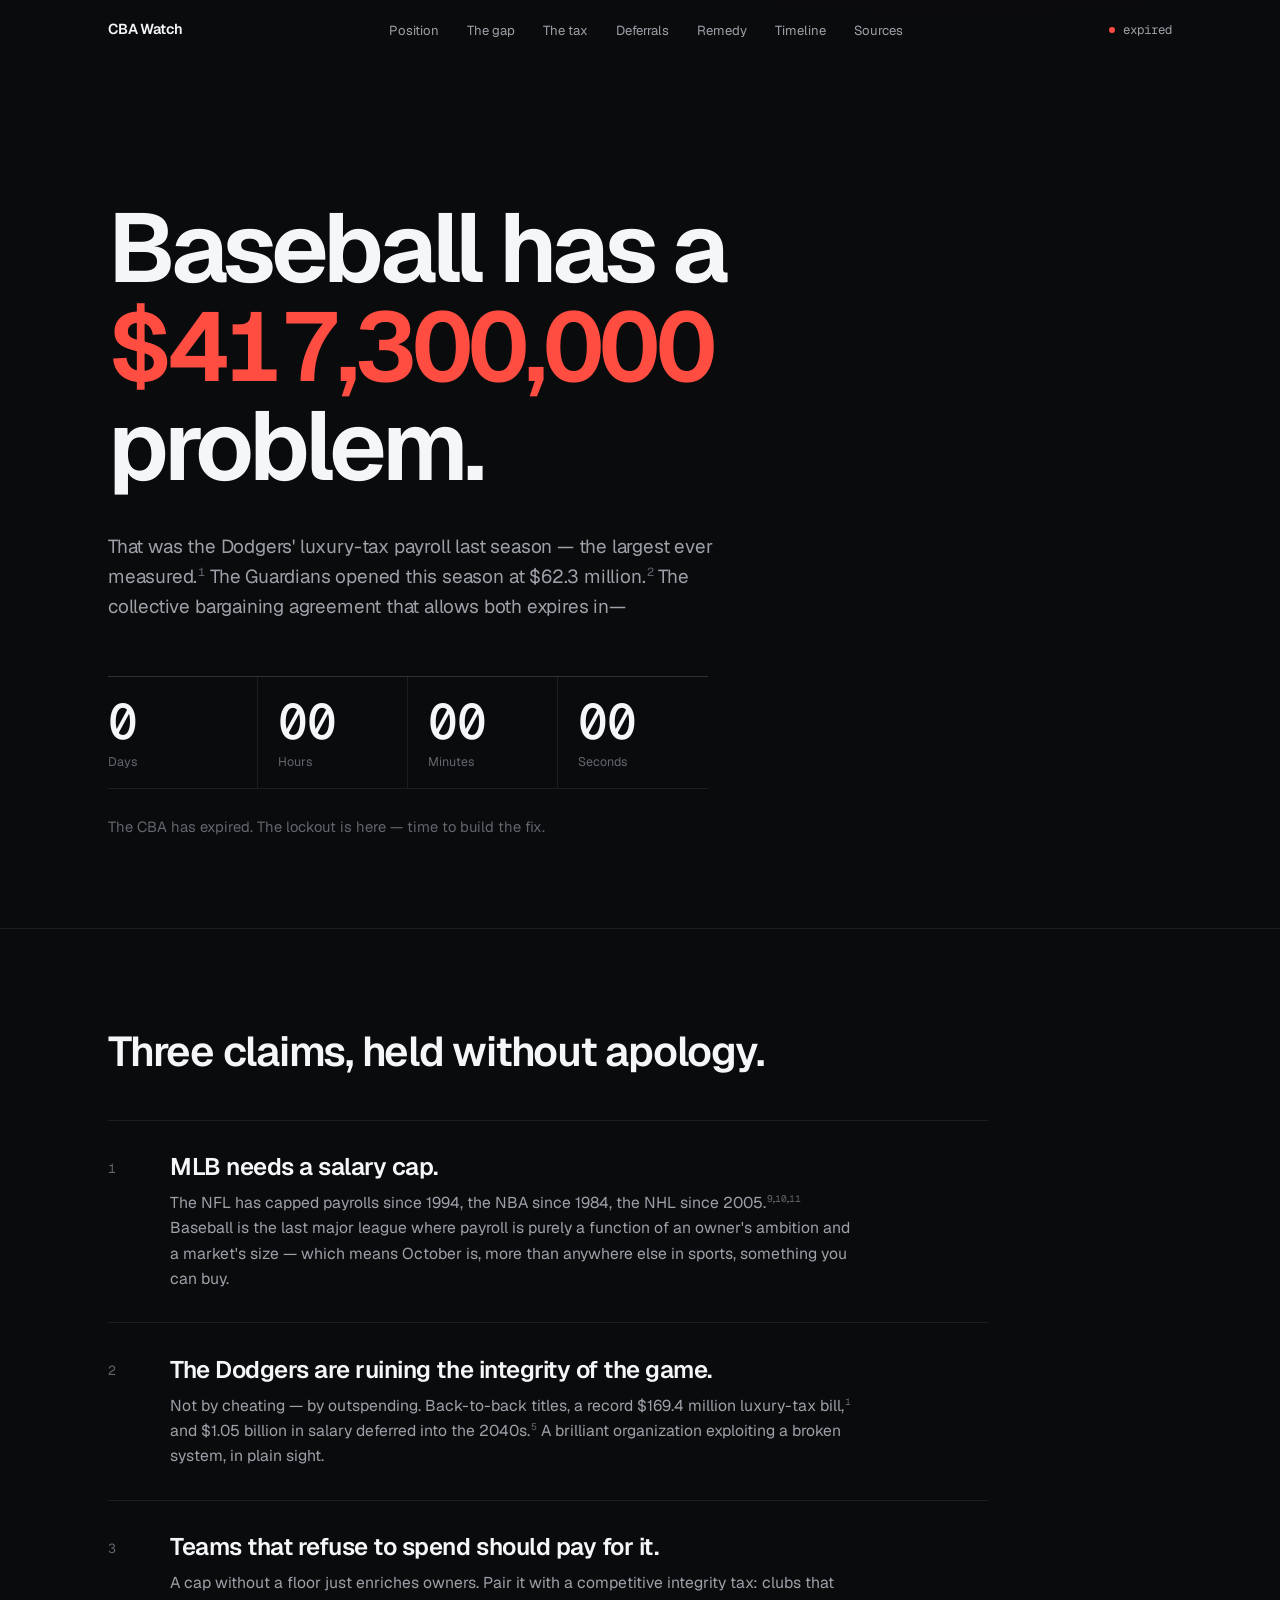
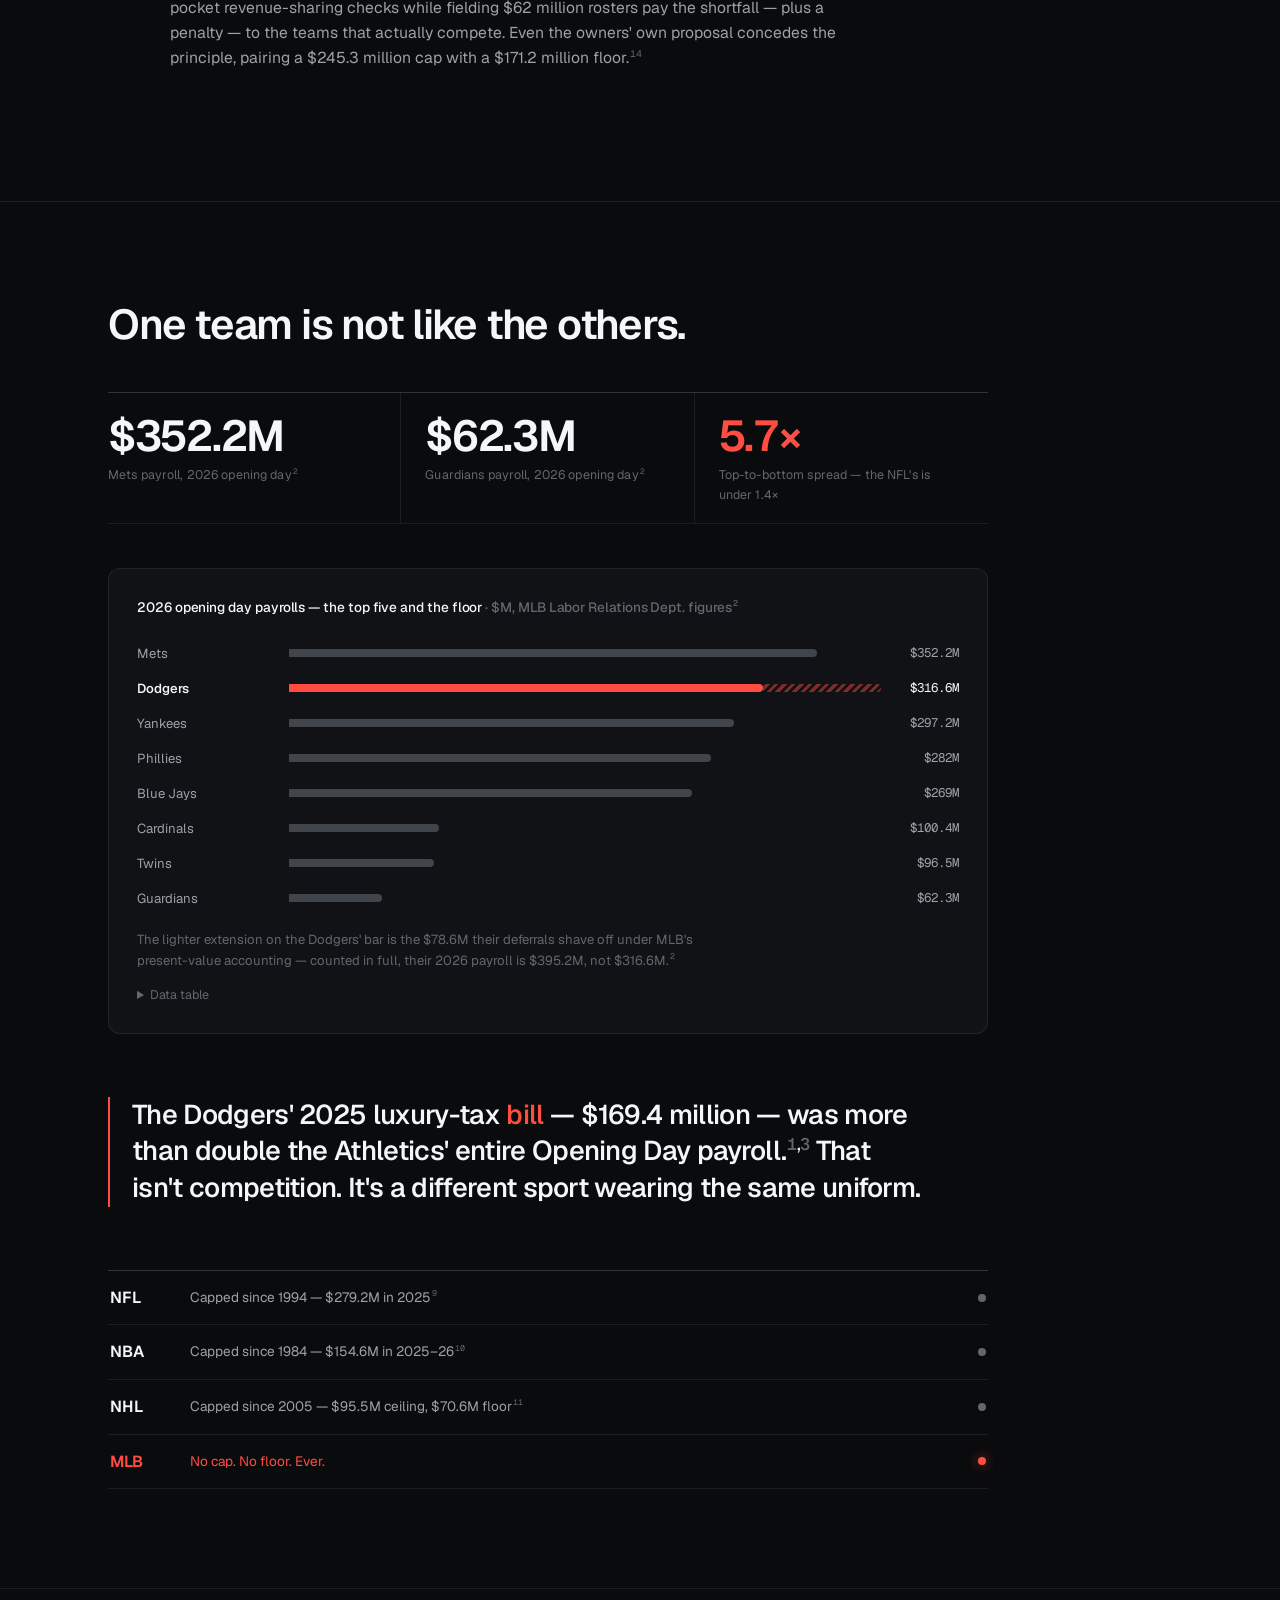
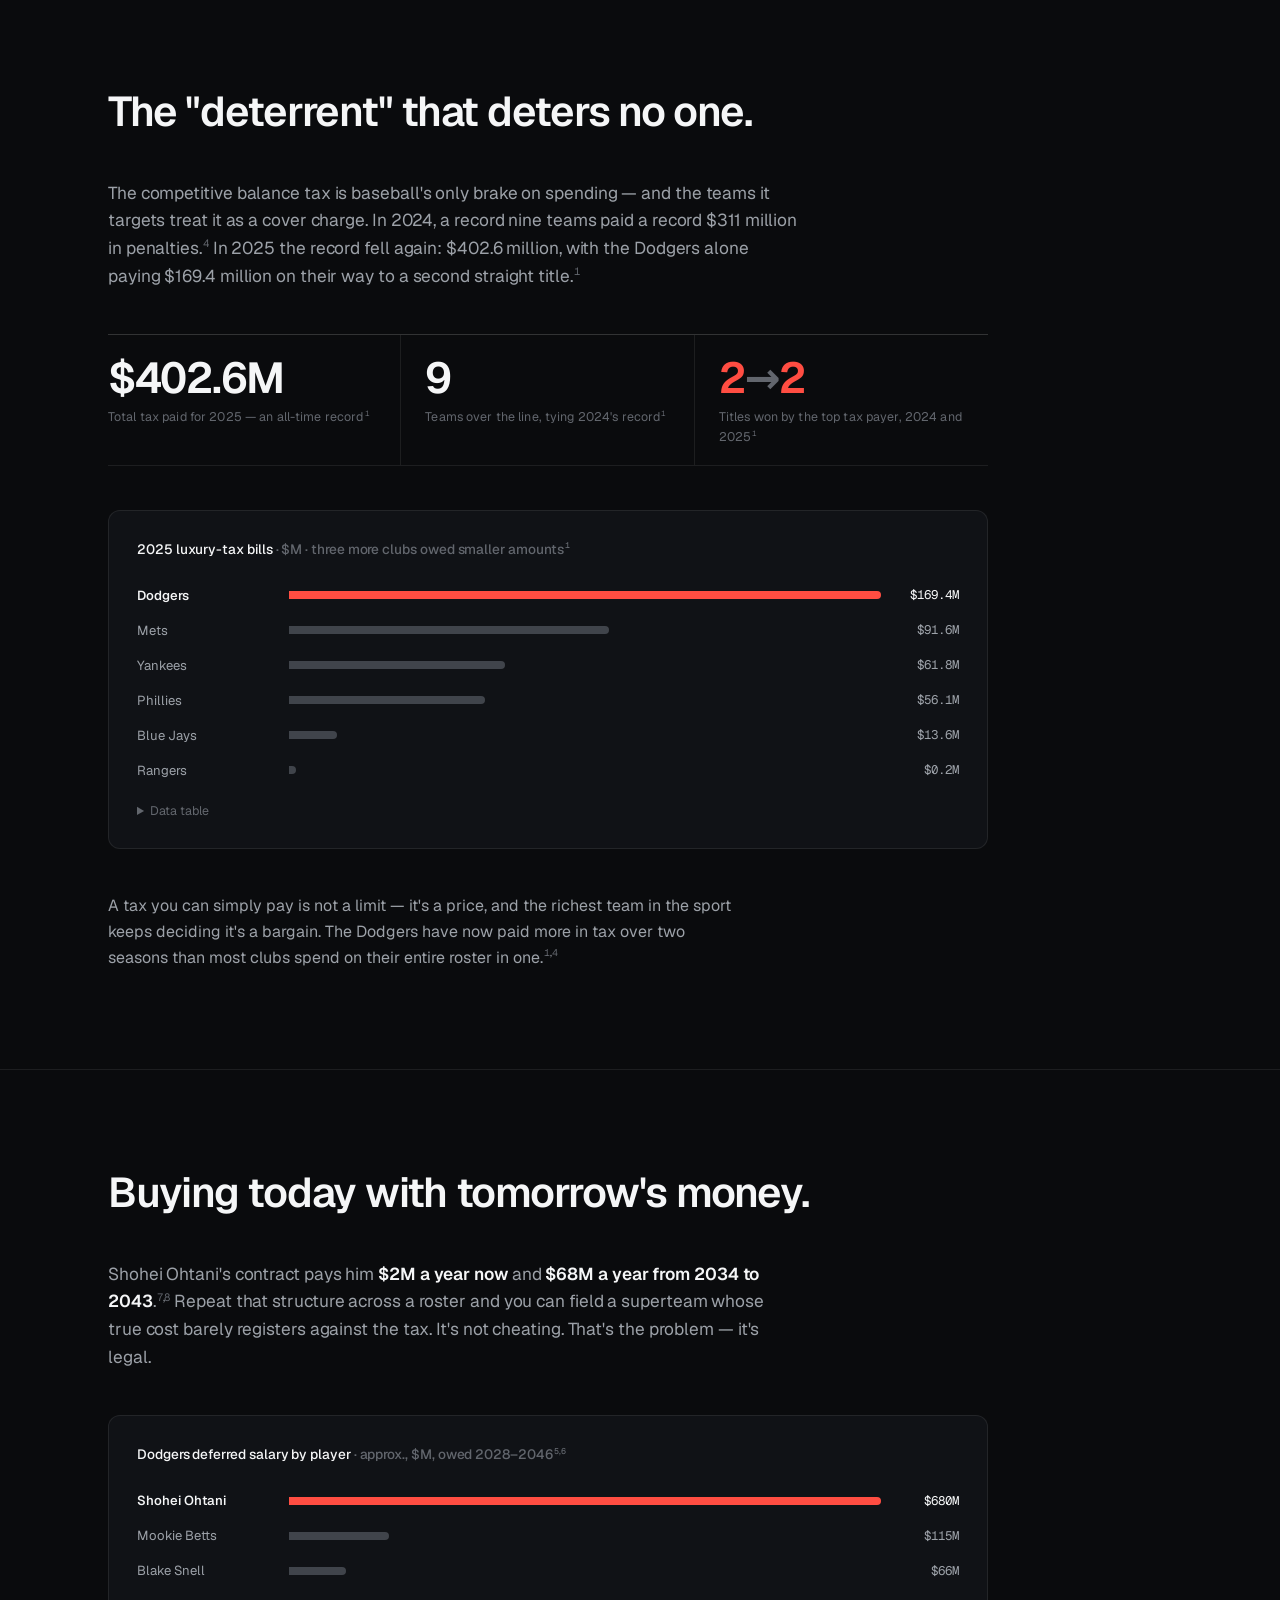
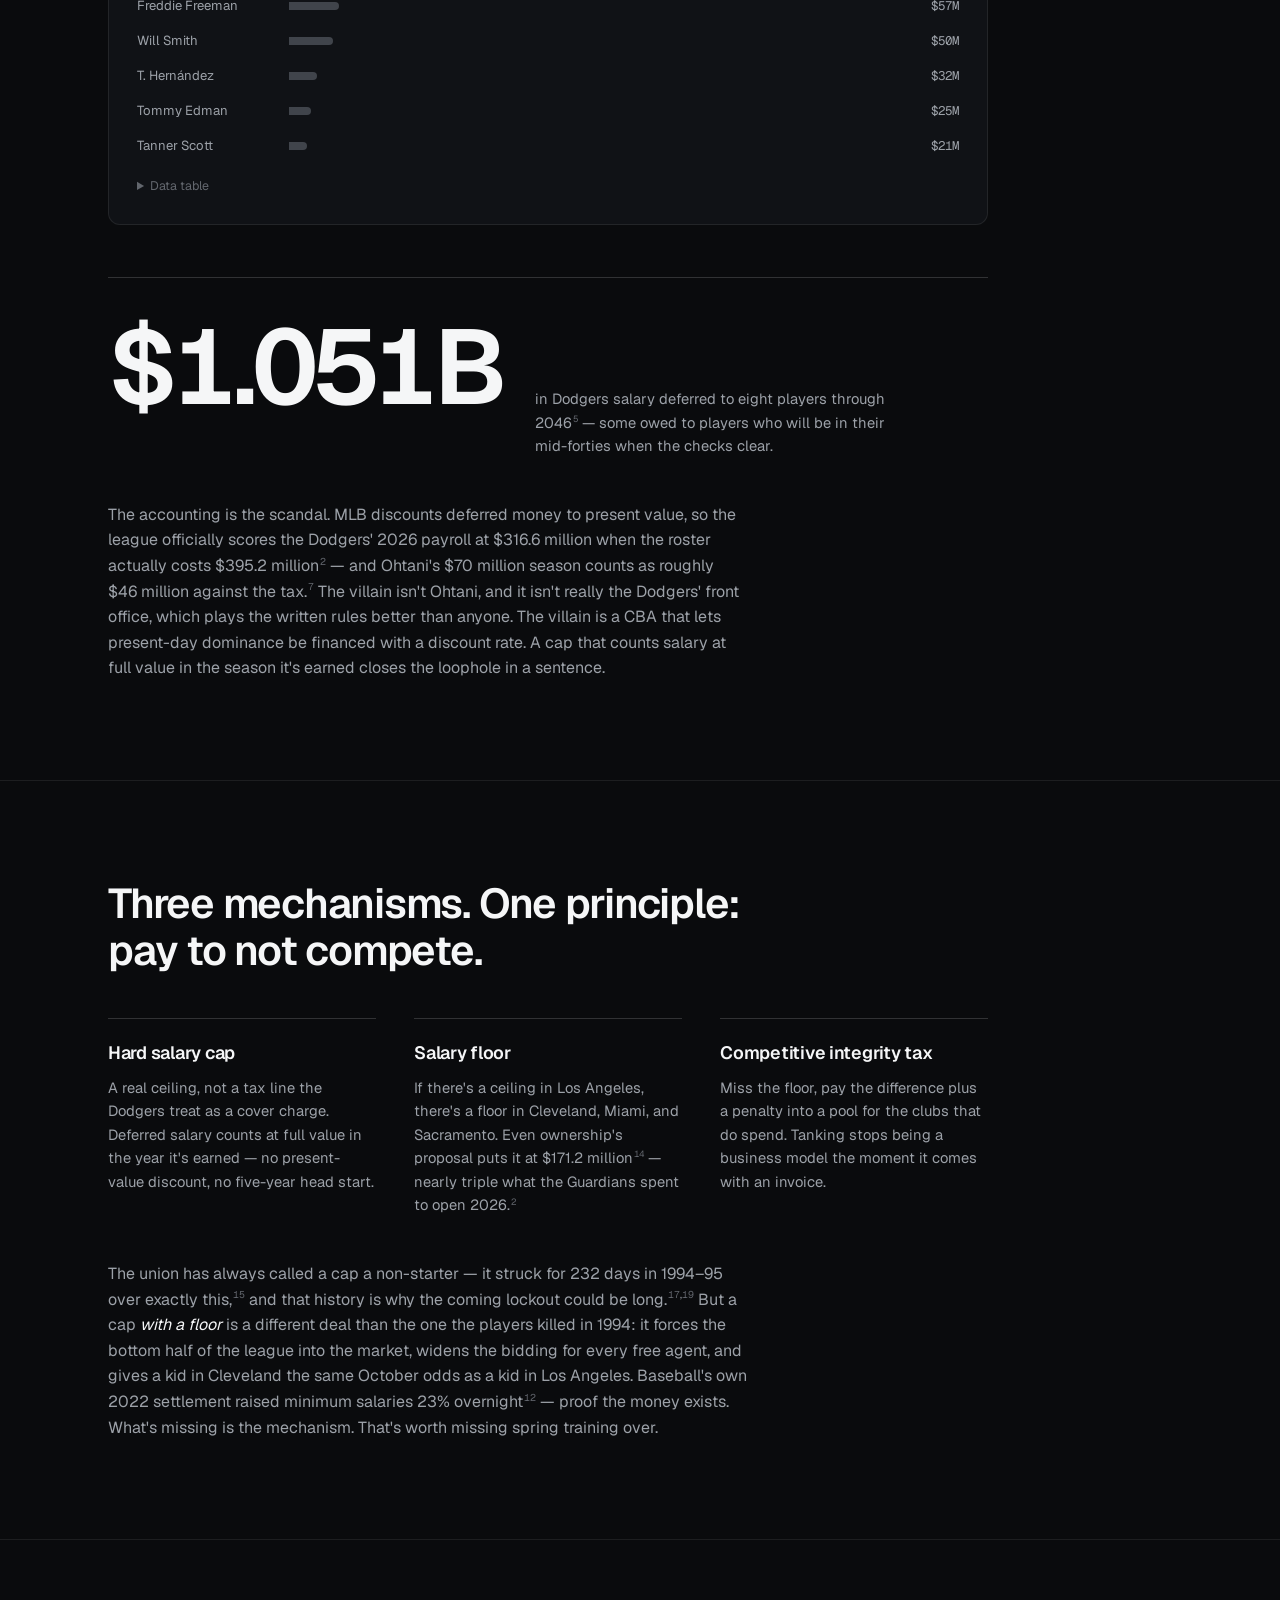
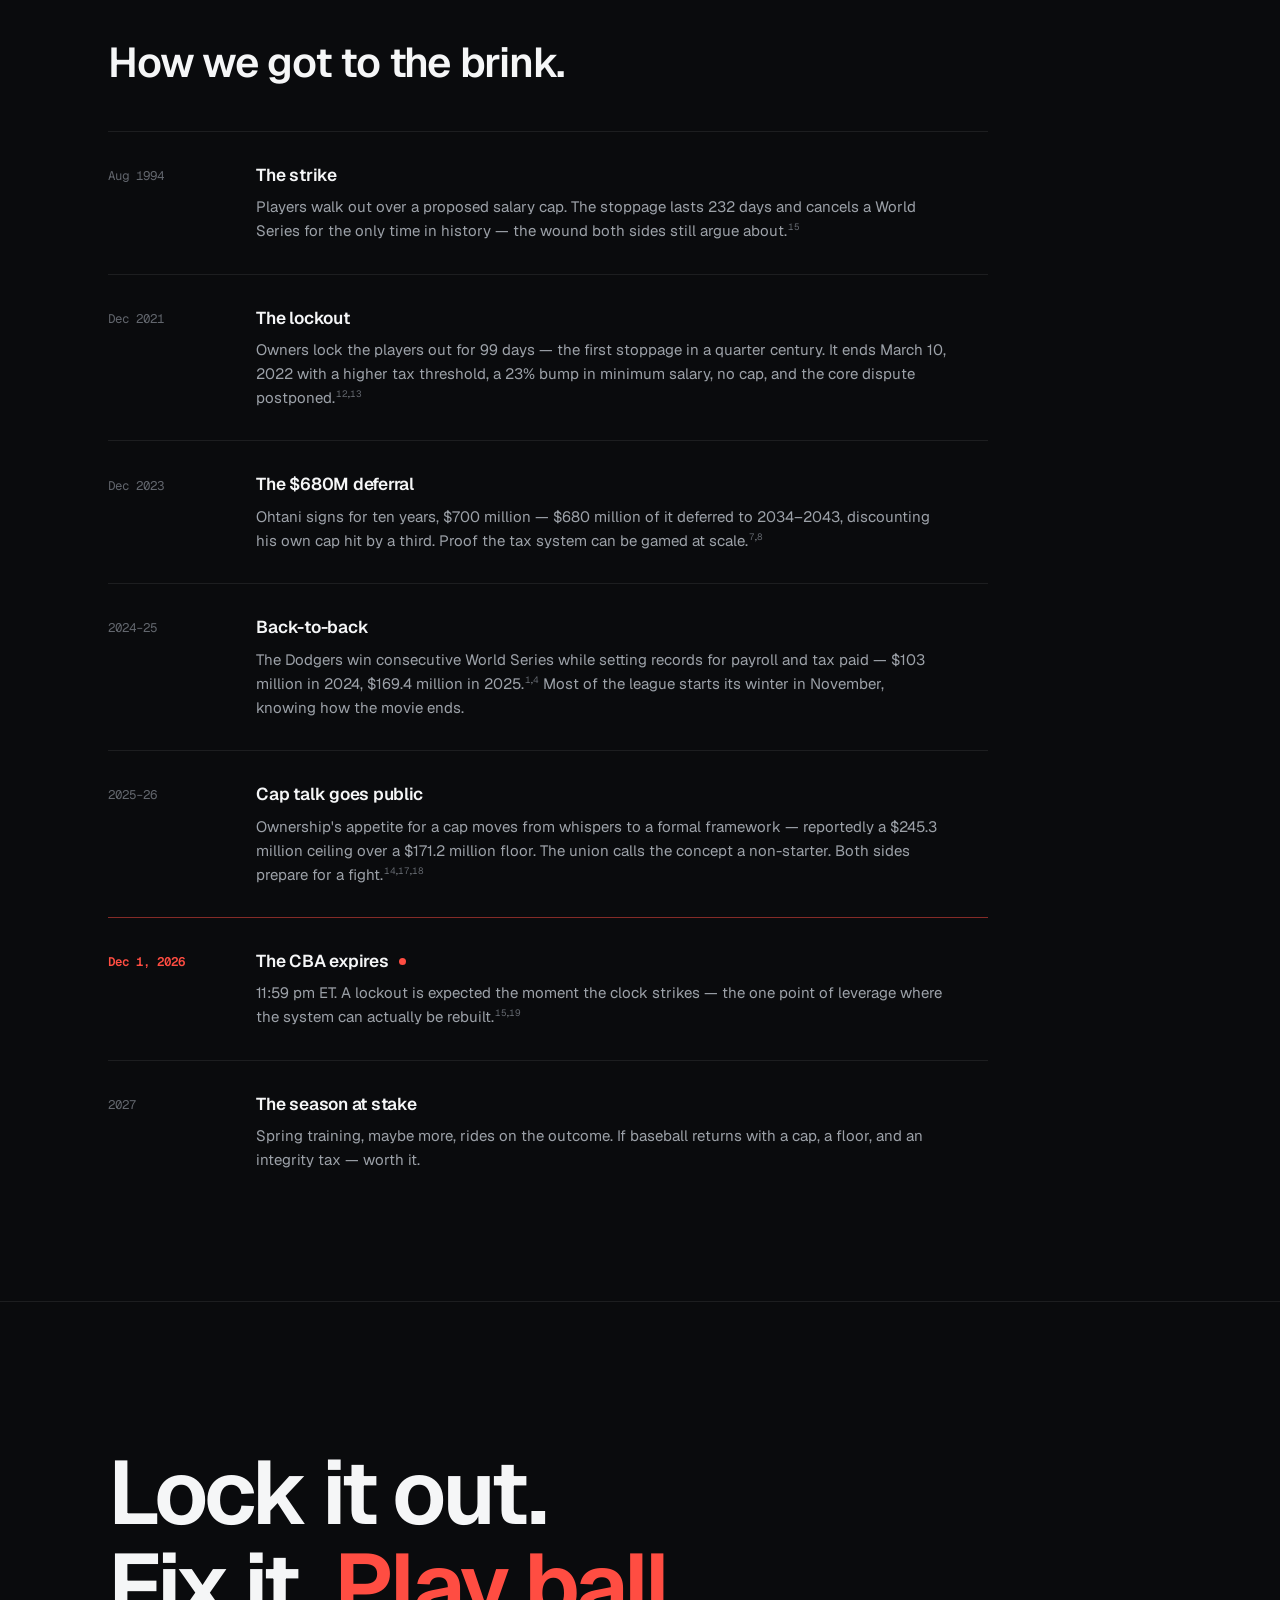
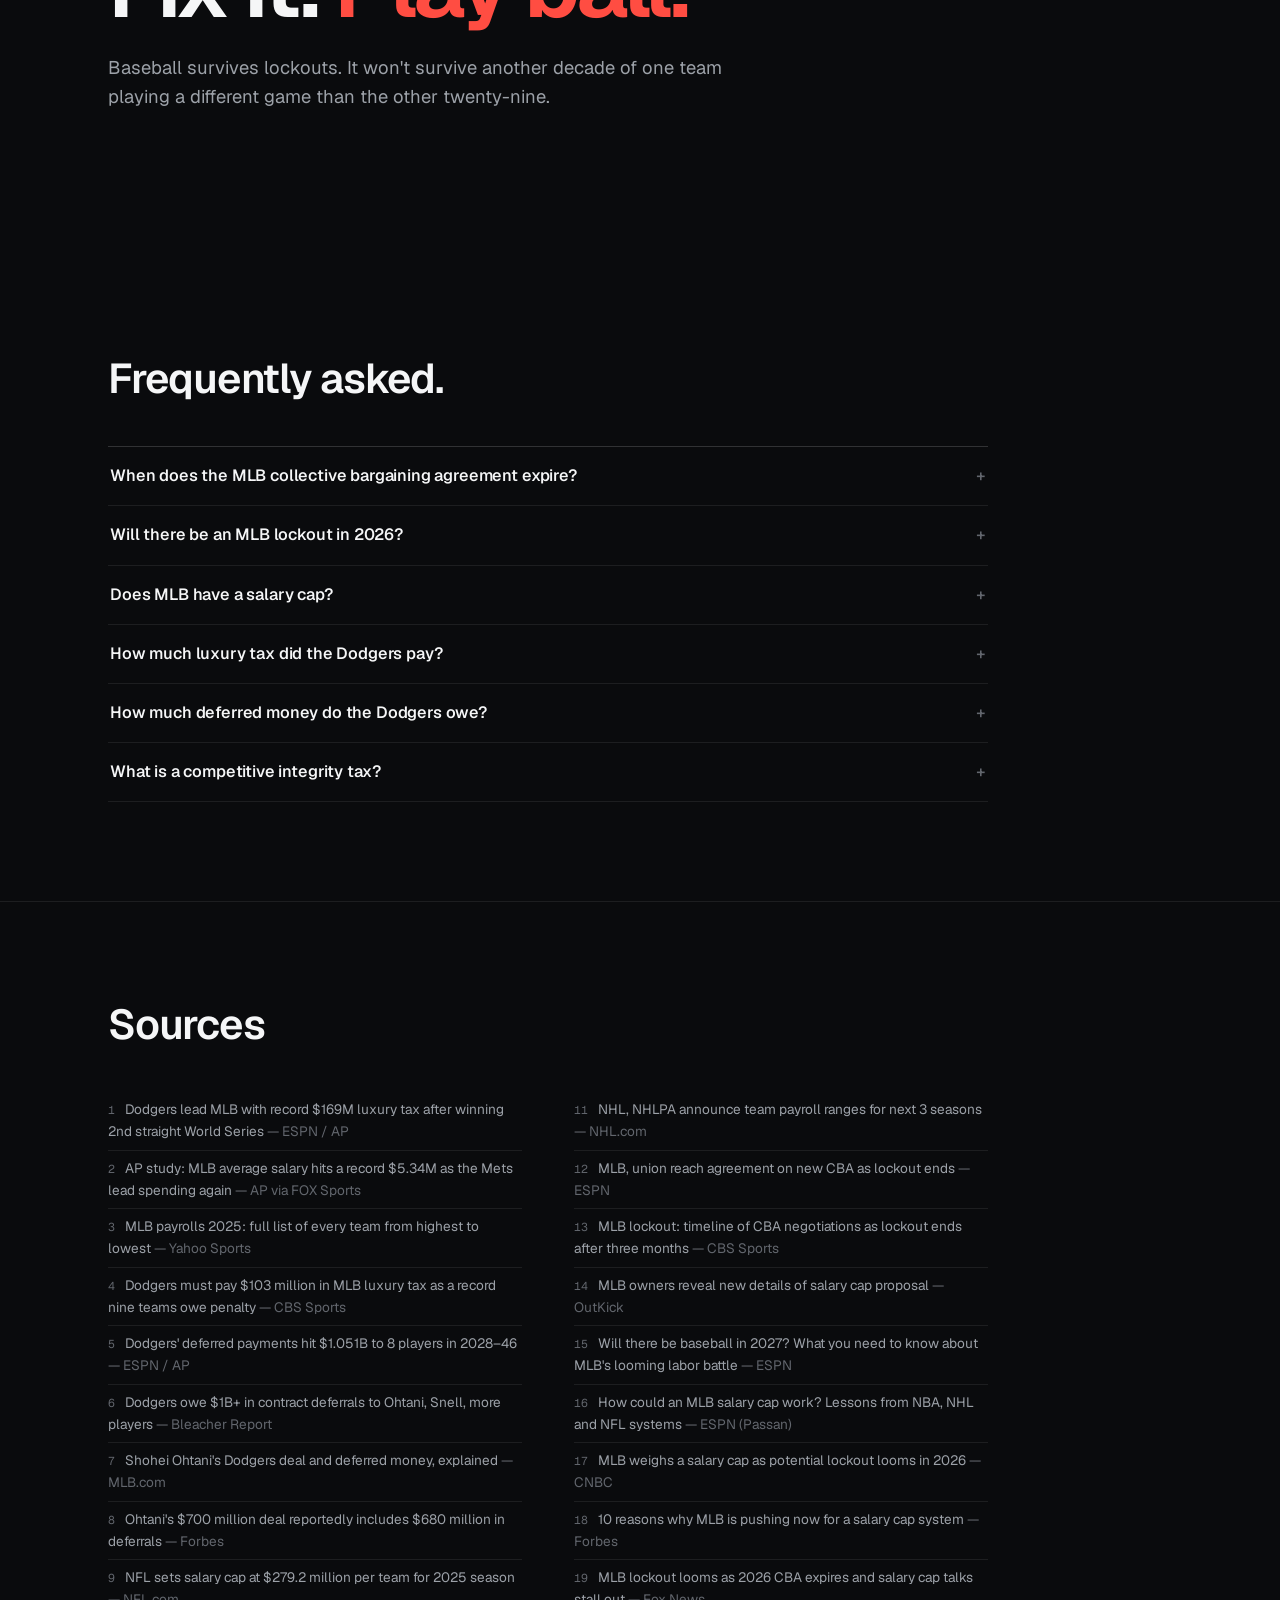
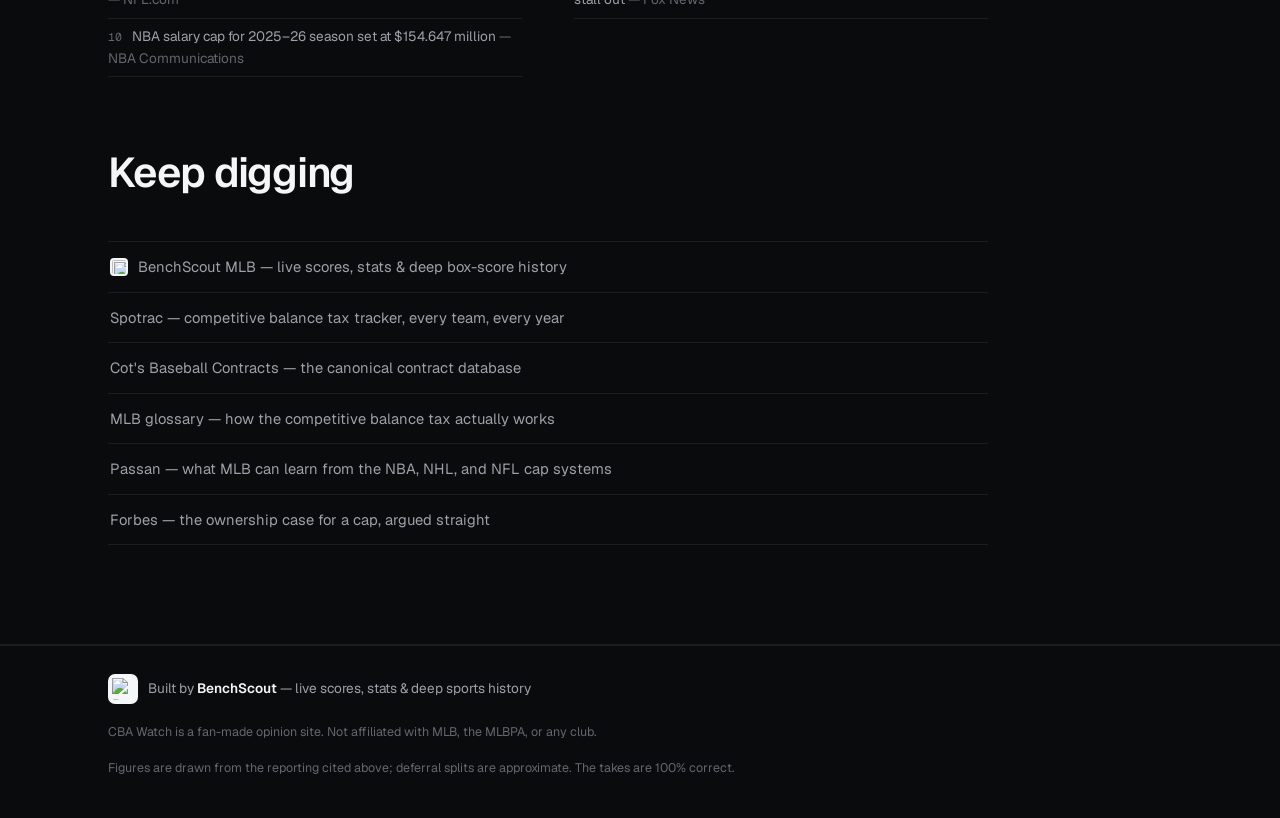
==== commit e1a5e895: "SEO: structured data, FAQ, richer meta, robots, sitemap, icons, 404 Head gains a keyword-forward tit" ====
--- a/index.html
+++ b/index.html
@@ -3,12 +3,146 @@
 <head>
 <meta charset="UTF-8">
 <meta name="viewport" content="width=device-width, initial-scale=1.0">
-<title>CBA Watch — Baseball has a $417,300,000 problem</title>
-<meta name="description" content="A live countdown to the expiration of MLB's collective bargaining agreement, and the case for a salary cap, a salary floor, and a competitive integrity tax.">
+<title>CBA Watch — MLB Lockout Countdown & the Case for a Salary Cap</title>
+<meta name="description" content="MLB lockout countdown: the collective bargaining agreement expires December 1, 2026. Live countdown plus the case for a salary cap, salary floor, and competitive integrity tax — with payroll data, Dodgers deferral figures, and 19 cited sources.">
+<meta name="robots" content="index, follow, max-image-preview:large, max-snippet:-1">
+<meta name="author" content="BenchScout">
+<meta name="theme-color" content="#0a0b0d">
+<link rel="canonical" href="https://cbawatch.com/">
+<meta property="og:type" content="website">
+<meta property="og:site_name" content="CBA Watch">
+<meta property="og:locale" content="en_US">
+<meta property="og:title" content="Baseball has a $417,300,000 problem">
+<meta property="og:description" content="Live countdown to MLB's next labor war — and the case for a salary cap, a salary floor, and a competitive integrity tax.">
+<meta property="og:url" content="https://cbawatch.com/">
+<meta property="og:image" content="https://cbawatch.com/og.png">
+<meta property="og:image:width" content="1200">
+<meta property="og:image:height" content="630">
+<meta property="og:image:alt" content="CBA Watch — Baseball has a $417,300,000 problem. The CBA expires December 1, 2026.">
+<meta name="twitter:card" content="summary_large_image">
+<meta name="twitter:title" content="Baseball has a $417,300,000 problem">
+<meta name="twitter:description" content="Live countdown to MLB's next labor war — and the case for a salary cap, a salary floor, and a competitive integrity tax.">
+<meta name="twitter:image" content="https://cbawatch.com/og.png">
+<meta name="twitter:image:alt" content="CBA Watch — Baseball has a $417,300,000 problem. The CBA expires December 1, 2026.">
 <link rel="icon" href="data:image/svg+xml,<svg xmlns='http://www.w3.org/2000/svg' viewBox='0 0 100 100'><rect width='100' height='100' rx='22' fill='%230a0b0d'/><circle cx='50' cy='50' r='14' fill='%23ff4d42'/></svg>">
+<link rel="icon" type="image/png" sizes="192x192" href="/icon-192.png">
+<link rel="apple-touch-icon" href="/apple-touch-icon.png">
+<link rel="manifest" href="/site.webmanifest">
+<link rel="sitemap" type="application/xml" href="/sitemap.xml">
+<link rel="dns-prefetch" href="https://benchscout.com">
 <link rel="preload" href="fonts/Geist-300-800.woff2" as="font" type="font/woff2" crossorigin>
 <link rel="preload" href="fonts/GeistMono-400-600.woff2" as="font" type="font/woff2" crossorigin>
 <link rel="stylesheet" href="styles.css">
+<script type="application/ld+json">
+{
+  "@context": "https://schema.org",
+  "@graph": [
+    {
+      "@type": "WebSite",
+      "@id": "https://cbawatch.com/#website",
+      "url": "https://cbawatch.com/",
+      "name": "CBA Watch",
+      "description": "Live countdown to the expiration of MLB's collective bargaining agreement, and the case for a salary cap.",
+      "publisher": { "@id": "https://benchscout.com/#organization" }
+    },
+    {
+      "@type": "Organization",
+      "@id": "https://benchscout.com/#organization",
+      "name": "BenchScout",
+      "url": "https://benchscout.com/",
+      "logo": {
+        "@type": "ImageObject",
+        "url": "https://benchscout.com/logo-mark-transparent.png"
+      }
+    },
+    {
+      "@type": "Article",
+      "@id": "https://cbawatch.com/#article",
+      "mainEntityOfPage": "https://cbawatch.com/",
+      "isPartOf": { "@id": "https://cbawatch.com/#website" },
+      "headline": "Baseball has a $417,300,000 problem",
+      "description": "The MLB collective bargaining agreement expires December 1, 2026. The case for a salary cap, a salary floor, and a competitive integrity tax.",
+      "image": "https://cbawatch.com/og.png",
+      "author": { "@id": "https://benchscout.com/#organization" },
+      "publisher": { "@id": "https://benchscout.com/#organization" },
+      "datePublished": "2026-08-02",
+      "dateModified": "2026-08-02",
+      "about": [
+        { "@type": "Thing", "name": "MLB collective bargaining agreement" },
+        { "@type": "Thing", "name": "MLB lockout" },
+        { "@type": "Thing", "name": "Salary cap" },
+        { "@type": "SportsOrganization", "name": "Major League Baseball" }
+      ]
+    },
+    {
+      "@type": "Event",
+      "@id": "https://cbawatch.com/#expiration",
+      "name": "MLB collective bargaining agreement expires",
+      "startDate": "2026-12-01T23:59:00-05:00",
+      "eventStatus": "https://schema.org/EventScheduled",
+      "eventAttendanceMode": "https://schema.org/OnlineEventAttendanceMode",
+      "location": { "@type": "VirtualLocation", "url": "https://cbawatch.com/" },
+      "description": "The 2022–26 MLB collective bargaining agreement expires at 11:59 pm ET on December 1, 2026. A lockout is widely expected to follow.",
+      "organizer": { "@type": "SportsOrganization", "name": "Major League Baseball", "url": "https://www.mlb.com/" },
+      "image": "https://cbawatch.com/og.png"
+    },
+    {
+      "@type": "FAQPage",
+      "@id": "https://cbawatch.com/#faq",
+      "mainEntity": [
+        {
+          "@type": "Question",
+          "name": "When does the MLB collective bargaining agreement expire?",
+          "acceptedAnswer": {
+            "@type": "Answer",
+            "text": "The current CBA, signed in March 2022, expires at 11:59 pm ET on December 1, 2026."
+          }
+        },
+        {
+          "@type": "Question",
+          "name": "Will there be an MLB lockout in 2026?",
+          "acceptedAnswer": {
+            "@type": "Answer",
+            "text": "A lockout is widely expected the moment the CBA expires on December 1, 2026. Owners locked players out at the last expiration in December 2021, and both sides have spent 2025–26 preparing for a fight over a salary cap."
+          }
+        },
+        {
+          "@type": "Question",
+          "name": "Does MLB have a salary cap?",
+          "acceptedAnswer": {
+            "@type": "Answer",
+            "text": "No. MLB is the only major North American league without one — the NFL has capped payrolls since 1994, the NBA since 1984, and the NHL since 2005. MLB's only spending brake is the competitive balance tax, a penalty teams can simply pay."
+          }
+        },
+        {
+          "@type": "Question",
+          "name": "How much luxury tax did the Dodgers pay?",
+          "acceptedAnswer": {
+            "@type": "Answer",
+            "text": "The Dodgers paid a record $169.4 million in competitive balance tax for the 2025 season, on a tax payroll of about $417.3 million, after paying $103 million for 2024. League-wide, a record $402.6 million in tax was owed for 2025."
+          }
+        },
+        {
+          "@type": "Question",
+          "name": "How much deferred money do the Dodgers owe?",
+          "acceptedAnswer": {
+            "@type": "Answer",
+            "text": "About $1.051 billion to eight players, payable from 2028 through 2046 — including $680 million to Shohei Ohtani, whose contract pays him $2 million a year now and $68 million a year from 2034 to 2043."
+          }
+        },
+        {
+          "@type": "Question",
+          "name": "What is a competitive integrity tax?",
+          "acceptedAnswer": {
+            "@type": "Answer",
+            "text": "A proposed penalty on under-spending: paired with a salary floor, any club that fails to spend the minimum on payroll would pay the shortfall plus a penalty into a pool distributed to teams that do spend. It is the mirror image of the luxury tax, aimed at tanking instead of overspending."
+          }
+        }
+      ]
+    }
+  ]
+}
+</script>
 </head>
 <body>
 
@@ -347,6 +481,55 @@
   </div>
 </section>
 
+<!-- ═══════════ FAQ ═══════════ -->
+<section class="sec" id="faq">
+  <div class="shell">
+    <div class="sec-main">
+      <h2 class="sec-h reveal">Frequently asked.</h2>
+      <div class="faq reveal">
+        <details class="faq-item">
+          <summary>When does the MLB collective bargaining agreement expire?</summary>
+          <p>The current CBA, signed in March 2022, expires at 11:59 pm ET on
+          December 1, 2026.<sup class="cite"><a href="#src-12">12</a></sup></p>
+        </details>
+        <details class="faq-item">
+          <summary>Will there be an MLB lockout in 2026?</summary>
+          <p>A lockout is widely expected the moment the CBA expires on December 1, 2026. Owners
+          locked players out at the last expiration in December 2021, and both sides have spent
+          2025–26 preparing for a fight over a salary cap.<sup class="cite"><a href="#src-15">15</a>,<a href="#src-19">19</a></sup></p>
+        </details>
+        <details class="faq-item">
+          <summary>Does MLB have a salary cap?</summary>
+          <p>No. MLB is the only major North American league without one — the NFL has capped
+          payrolls since 1994, the NBA since 1984, and the NHL since 2005. MLB's only spending
+          brake is the competitive balance tax, a penalty teams can simply
+          pay.<sup class="cite"><a href="#src-9">9</a>,<a href="#src-10">10</a>,<a href="#src-11">11</a></sup></p>
+        </details>
+        <details class="faq-item">
+          <summary>How much luxury tax did the Dodgers pay?</summary>
+          <p>The Dodgers paid a record $169.4 million in competitive balance tax for the 2025
+          season, on a tax payroll of about $417.3 million, after paying $103 million for 2024.
+          League-wide, a record $402.6 million in tax was owed for
+          2025.<sup class="cite"><a href="#src-1">1</a>,<a href="#src-4">4</a></sup></p>
+        </details>
+        <details class="faq-item">
+          <summary>How much deferred money do the Dodgers owe?</summary>
+          <p>About $1.051 billion to eight players, payable from 2028 through 2046 — including
+          $680 million to Shohei Ohtani, whose contract pays him $2 million a year now and
+          $68 million a year from 2034 to 2043.<sup class="cite"><a href="#src-5">5</a>,<a href="#src-7">7</a></sup></p>
+        </details>
+        <details class="faq-item">
+          <summary>What is a competitive integrity tax?</summary>
+          <p>A proposed penalty on under-spending: paired with a salary floor, any club that fails
+          to spend the minimum on payroll would pay the shortfall plus a penalty into a pool
+          distributed to teams that do spend. It is the mirror image of the luxury tax, aimed at
+          tanking instead of overspending.</p>
+        </details>
+      </div>
+    </div>
+  </div>
+</section>
+
 <!-- ═══════════ SOURCES & RESOURCES ═══════════ -->
 <section class="sec" id="sources">
   <div class="shell">
--- a/styles.css
+++ b/styles.css
@@ -386,6 +386,29 @@
 }
 .closer-p { max-width: 34em; color: var(--t2); font-size: clamp(1rem, 1.5vw, 1.15rem); }
 
+/* ── FAQ ─────────────────────────────────────────────── */
+.faq { border-top: 1px solid var(--line-2); }
+.faq-item { border-bottom: 1px solid var(--line); }
+.faq-item summary {
+  cursor: pointer; list-style: none;
+  display: flex; align-items: baseline; justify-content: space-between; gap: 18px;
+  padding: 16px 2px; font-size: 1.02rem; font-weight: 550; letter-spacing: -0.01em;
+  color: var(--t1);
+  transition: color 0.15s ease;
+}
+.faq-item summary::-webkit-details-marker { display: none; }
+.faq-item summary::after {
+  content: "+"; flex: none;
+  font-family: var(--mono); font-size: 1rem; color: var(--t3);
+  transition: transform 0.25s var(--ease), color 0.15s ease;
+}
+.faq-item[open] summary::after { transform: rotate(45deg); color: var(--red); }
+.faq-item summary:hover::after { color: var(--red); }
+.faq-item p {
+  padding: 0 2px 18px; max-width: 44em;
+  font-size: 0.95rem; color: var(--t2);
+}
+
 /* ── citations, sources, resources ───────────────────── */
 sup.cite { line-height: 0; font-size: 0.62em; margin-left: 1px; }
 sup.cite a {
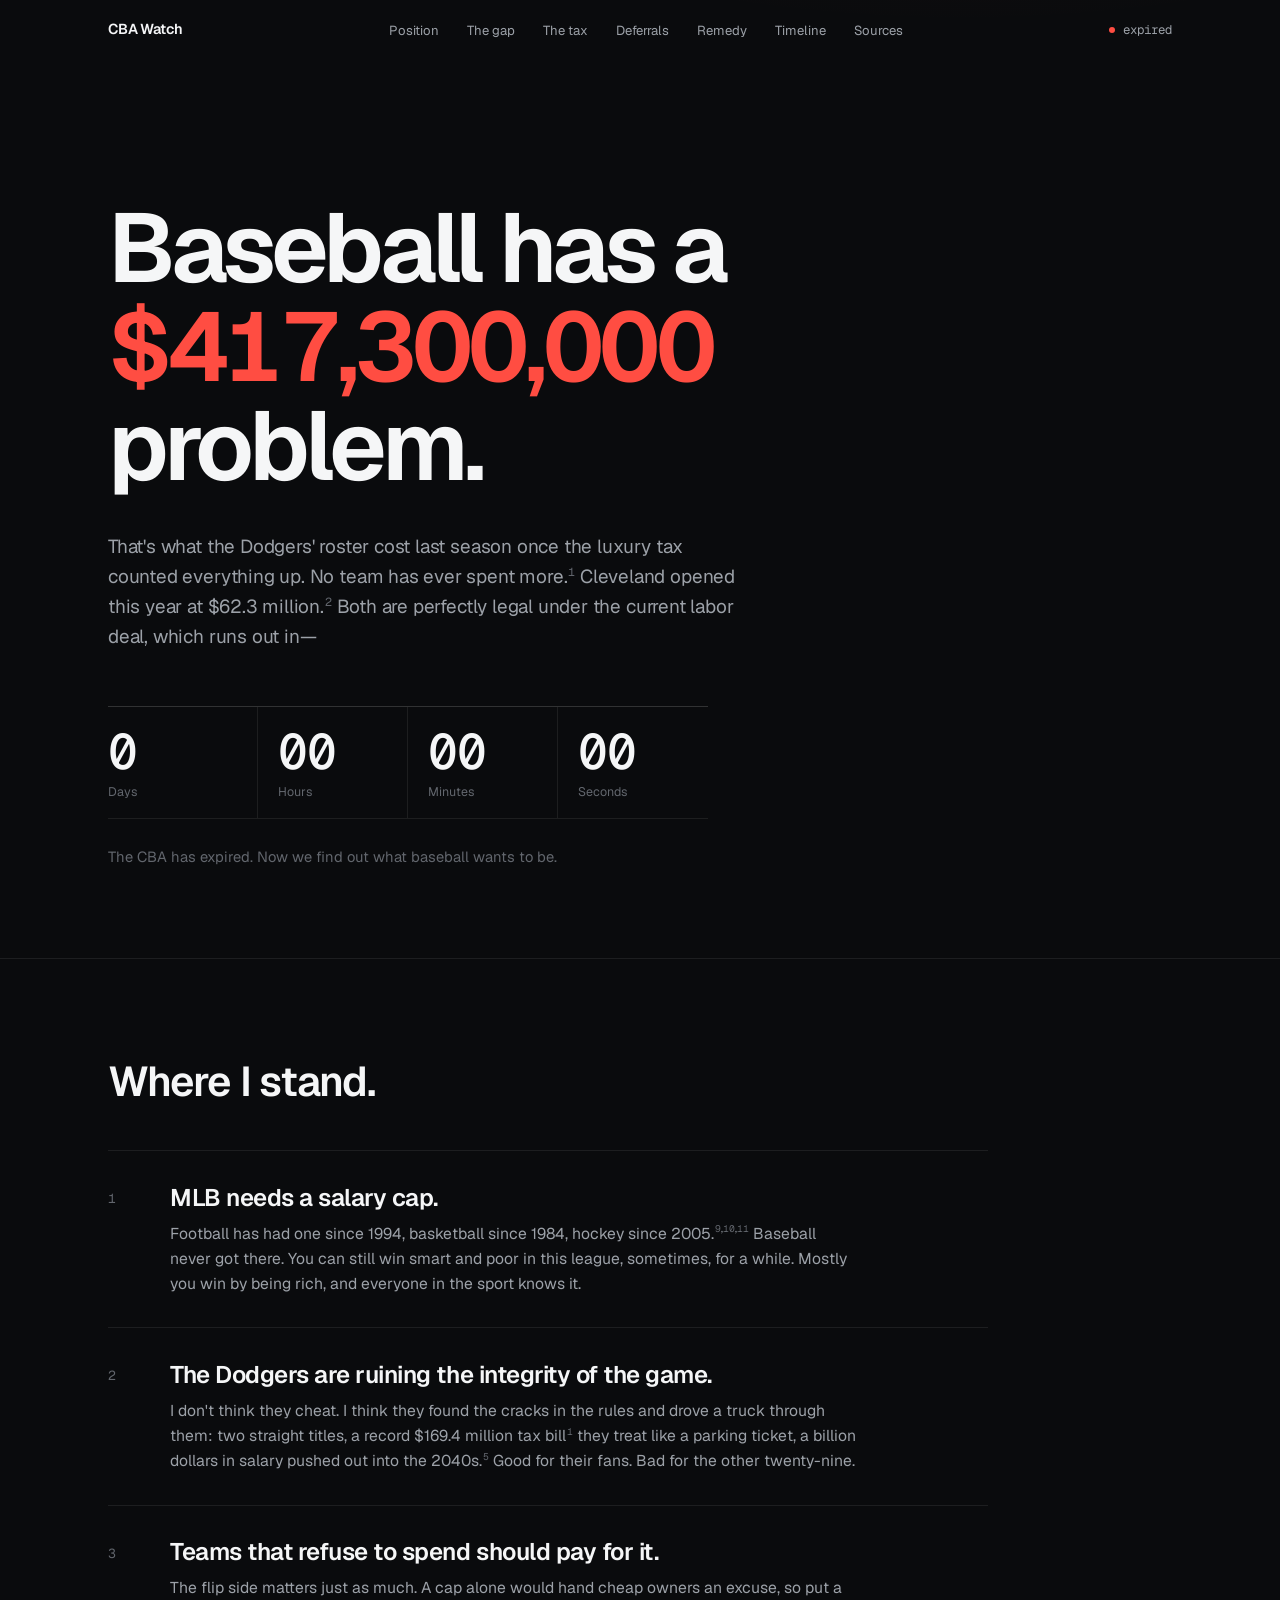
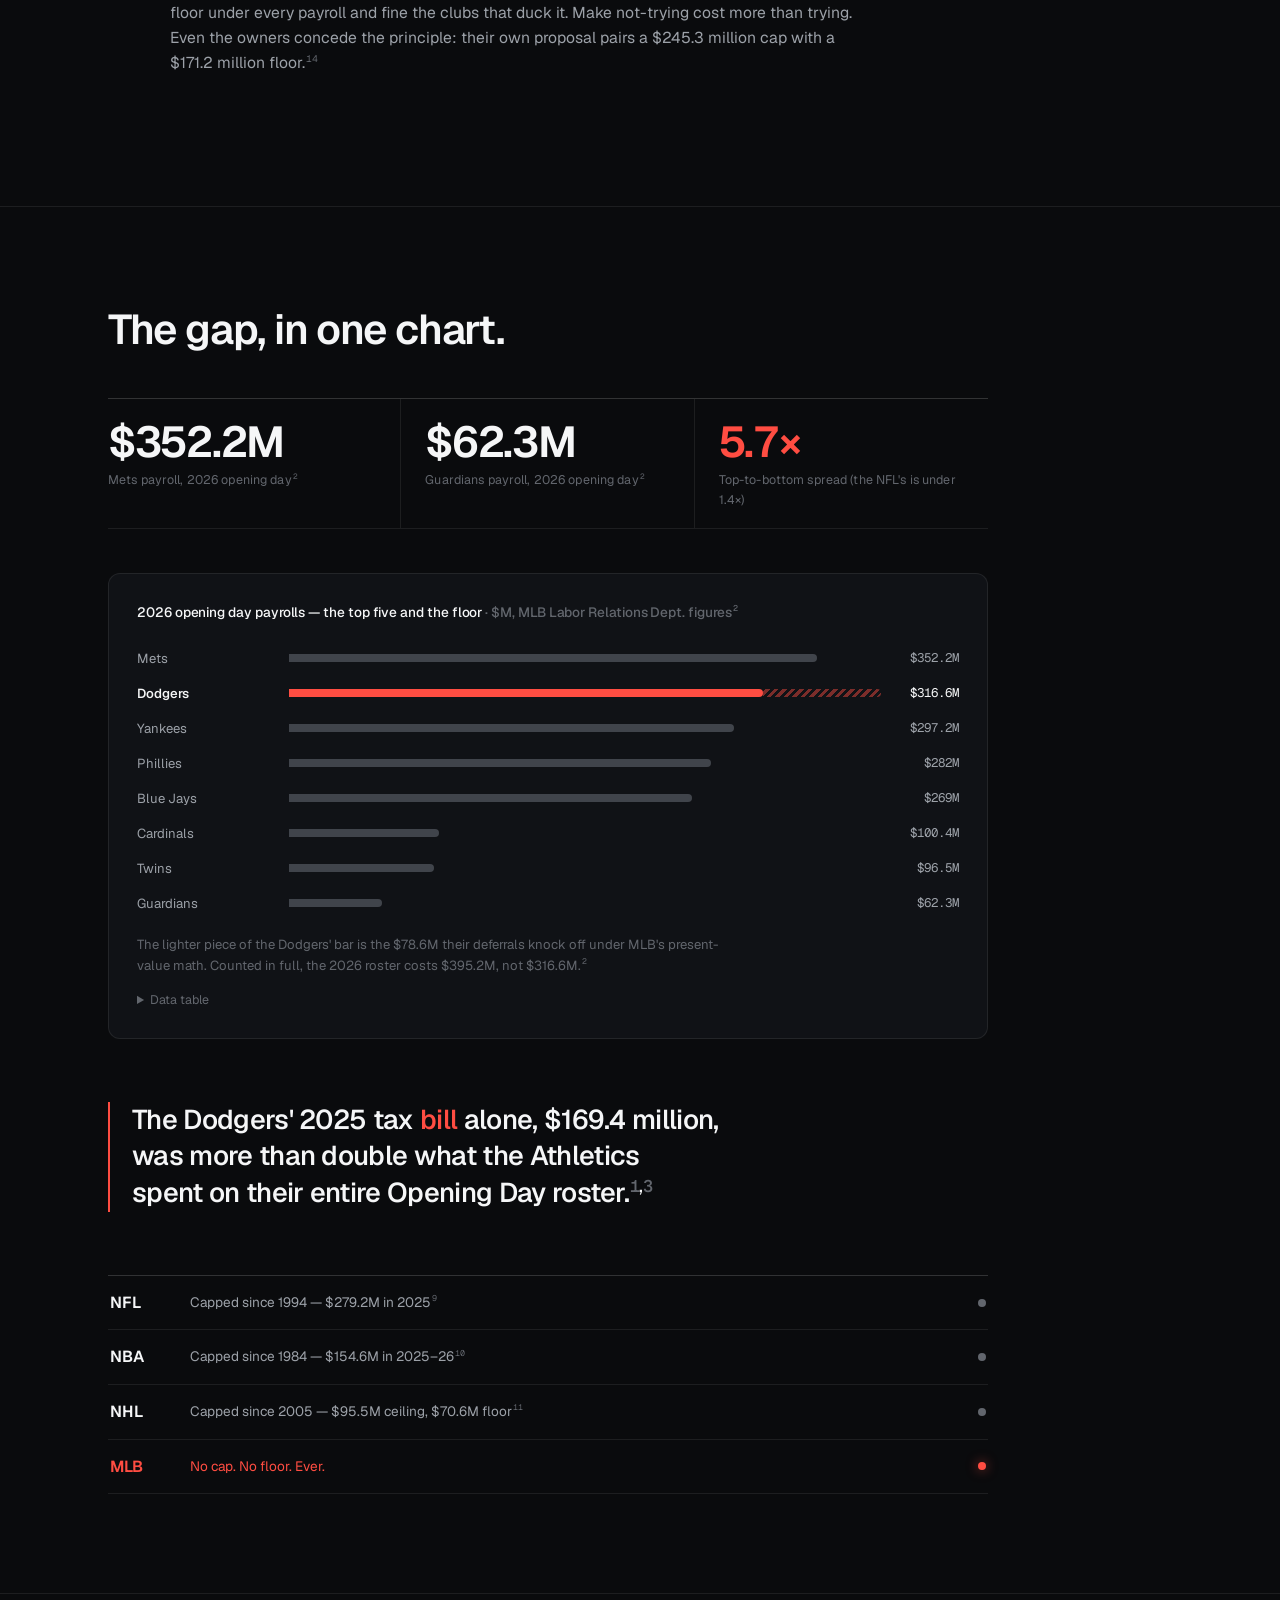
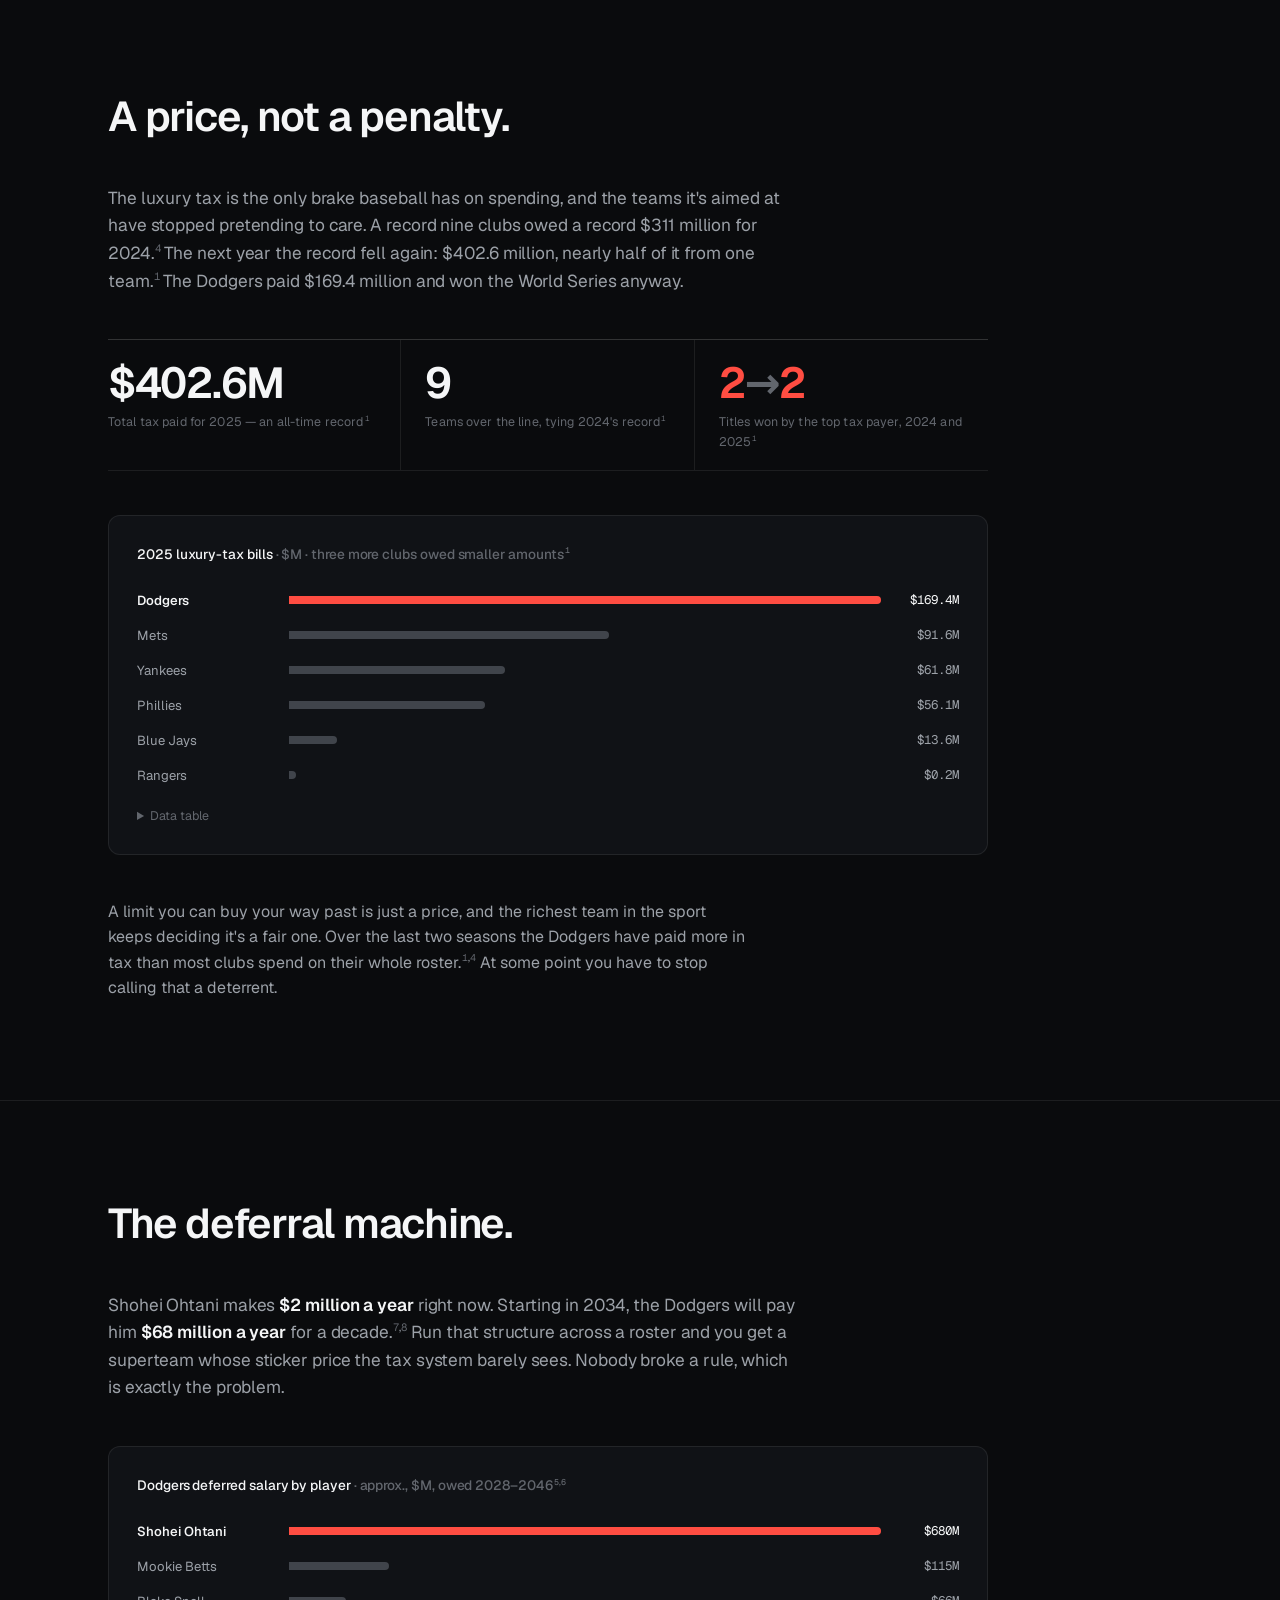
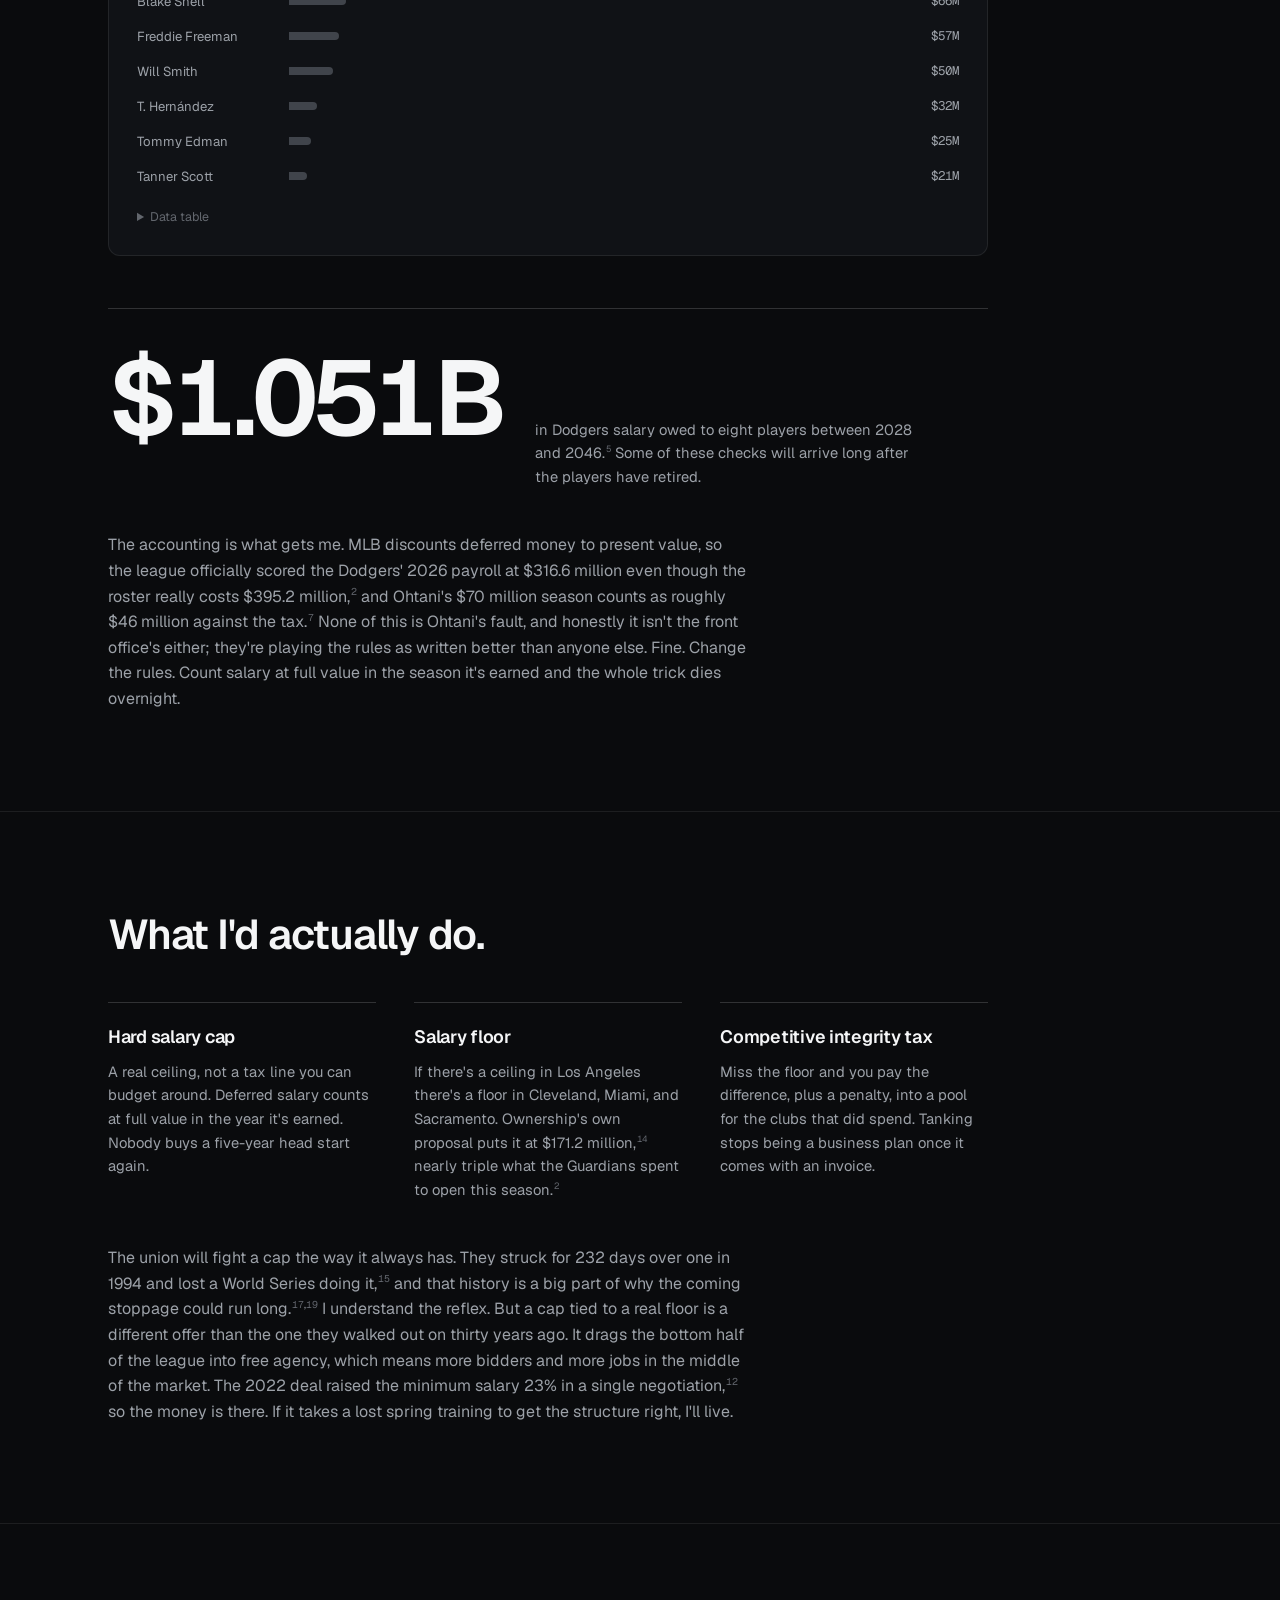
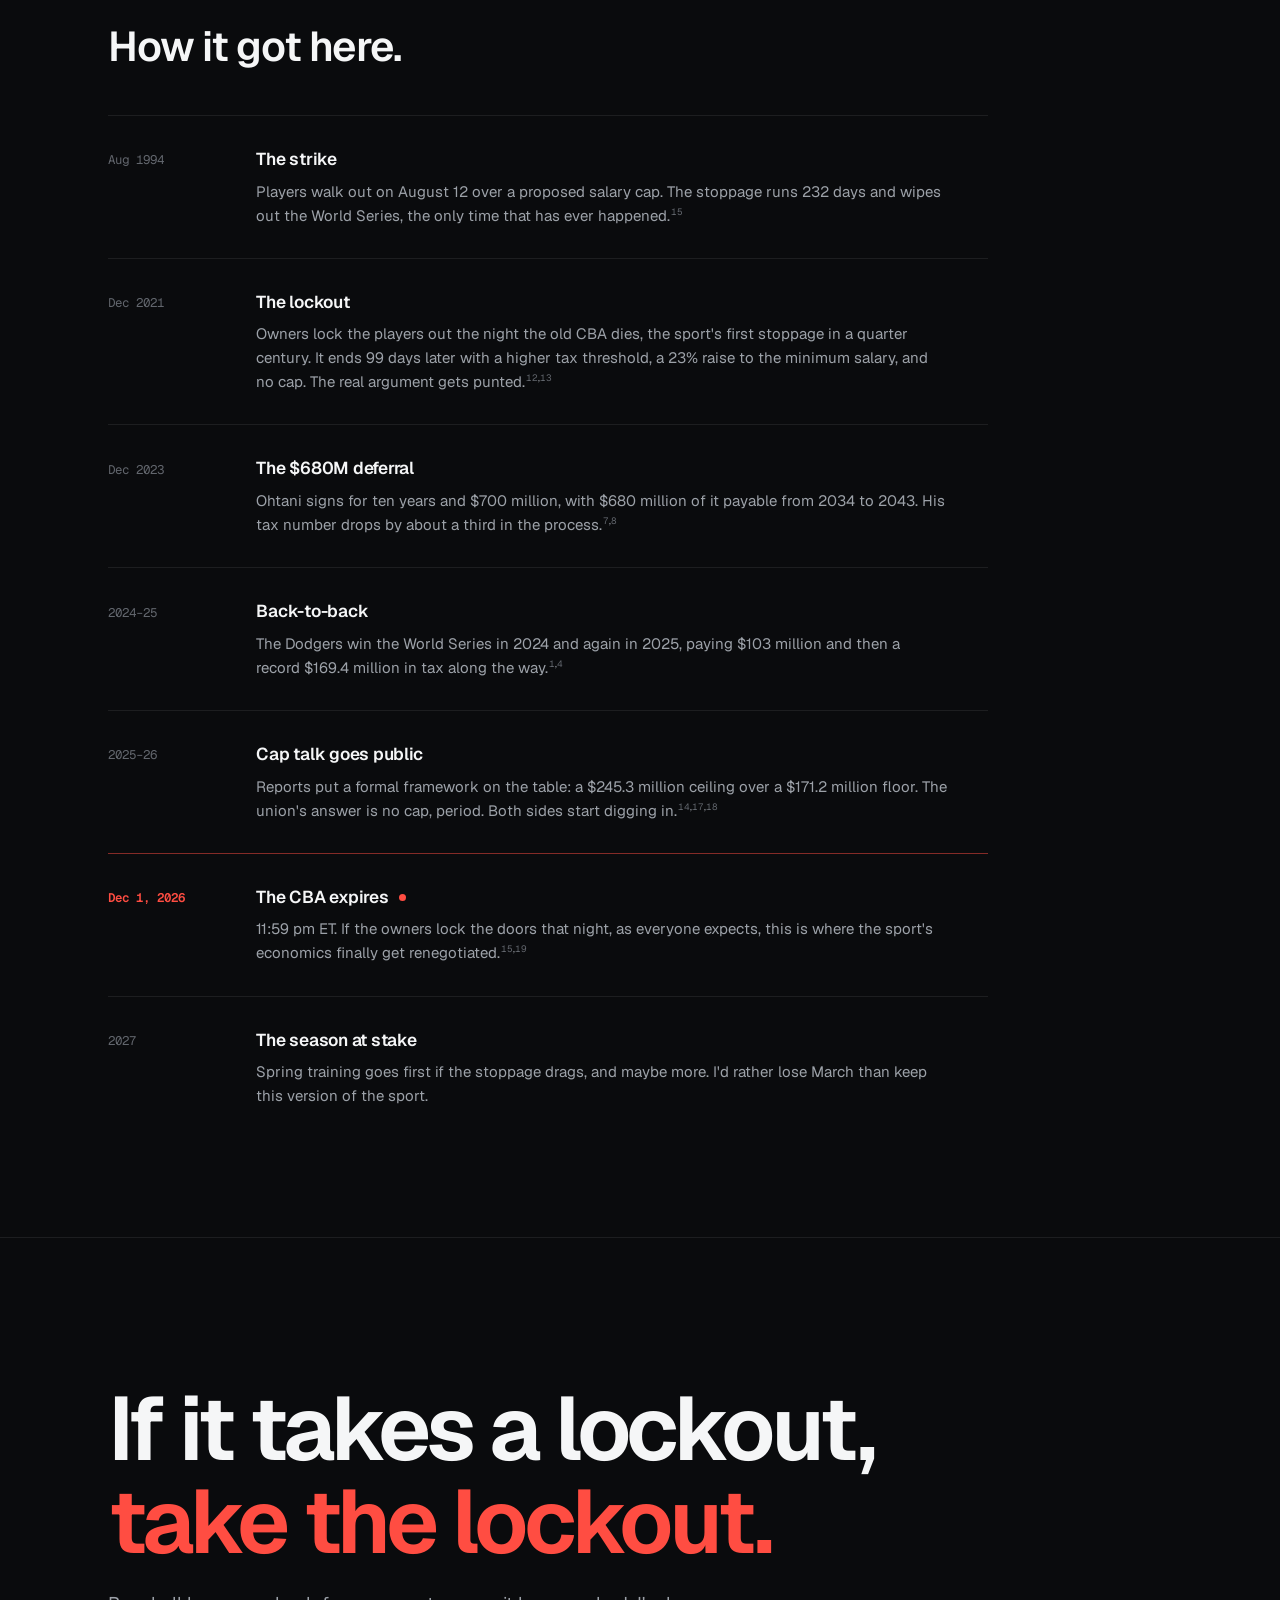
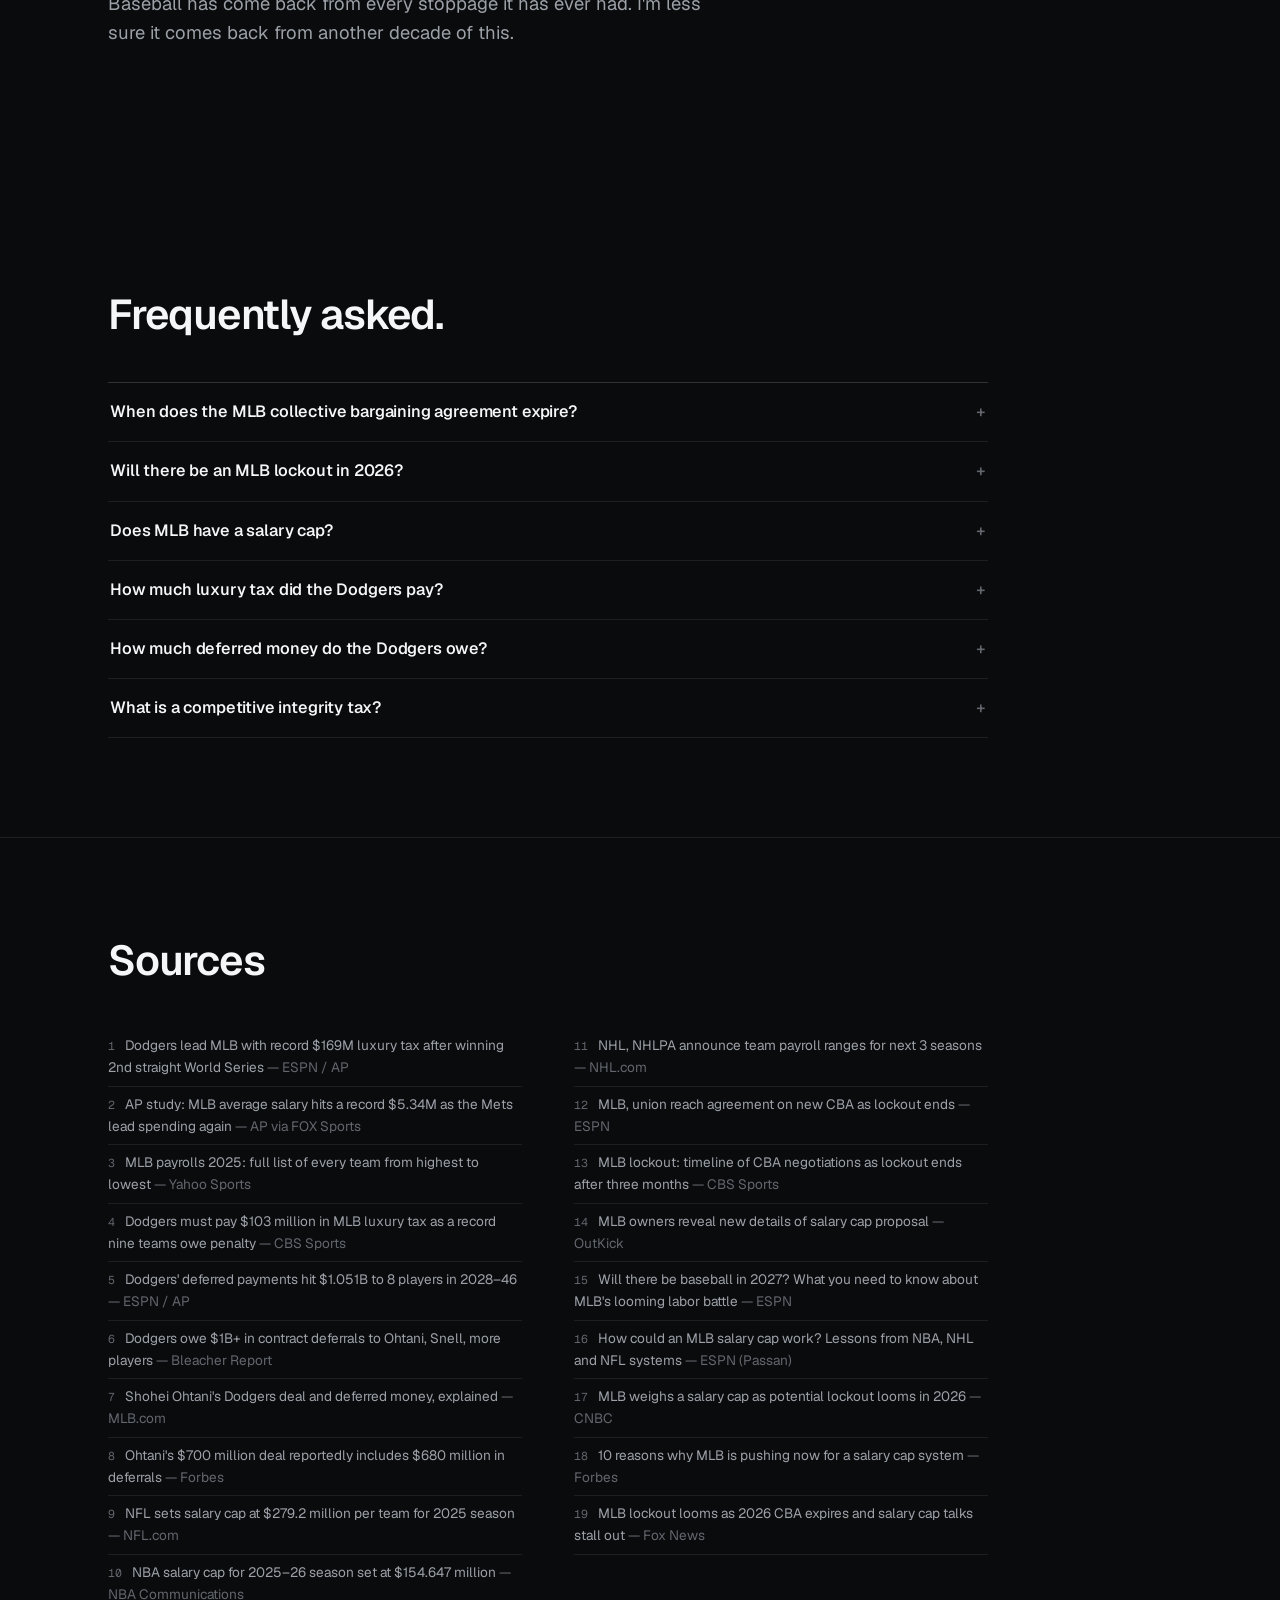
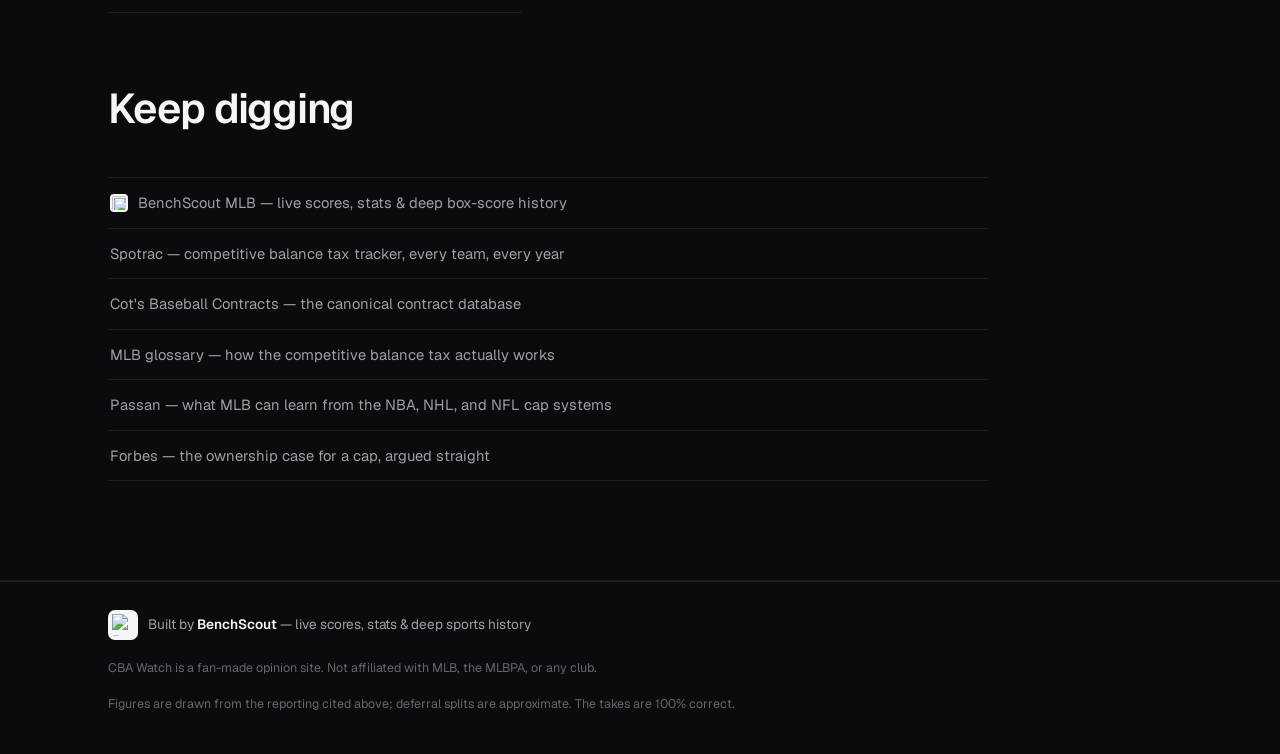
==== commit 34bba392: "Rewrite copy in a first-person fan voice Replace the op-ed cadence with a looser, first-person voice" ====
--- a/index.html
+++ b/index.html
@@ -178,10 +178,10 @@
       problem.
     </h1>
     <p class="hero-p a-in" style="--d:2">
-      That was the Dodgers' luxury-tax payroll last season — the largest ever
-      measured.<sup class="cite"><a href="#src-1">1</a></sup> The Guardians opened this season
-      at $62.3&nbsp;million.<sup class="cite"><a href="#src-2">2</a></sup> The collective
-      bargaining agreement that allows both expires in—
+      That's what the Dodgers' roster cost last season once the luxury tax counted
+      everything up. No team has ever spent more.<sup class="cite"><a href="#src-1">1</a></sup>
+      Cleveland opened this year at $62.3&nbsp;million.<sup class="cite"><a href="#src-2">2</a></sup>
+      Both are perfectly legal under the current labor deal, which runs out in—
     </p>
 
     <div class="clock a-in" style="--d:3" role="timer" aria-label="Countdown to CBA expiration">
@@ -203,9 +203,11 @@
       </div>
     </div>
 
-    <p class="hero-note a-in" style="--d:4" id="clock-caption">The deal lapses at 11:59 pm ET on December 1, 2026, and a lockout is
-    expected the moment it does.<sup class="cite"><a href="#src-15">15</a></sup> This site argues
-    that's an opportunity — for a salary cap, a salary floor, and a competitive integrity tax.</p>
+    <p class="hero-note a-in" style="--d:4" id="clock-caption">The deal expires at 11:59 pm ET on December 1, 2026, and almost everyone
+    in the sport expects the owners to lock the players out that
+    night.<sup class="cite"><a href="#src-15">15</a></sup> I run this site because I think the
+    fight is worth having, if it ends with a salary cap, a floor, and a competitive
+    integrity tax.</p>
   </div>
 </section>
 
@@ -213,39 +215,41 @@
 <section class="sec" id="position">
   <div class="shell">
     <div class="sec-main">
-      <h2 class="sec-h reveal">Three claims, held without apology.</h2>
+      <h2 class="sec-h reveal">Where I stand.</h2>
 
       <div class="claims">
         <article class="claim reveal">
           <span class="claim-i">1</span>
           <div>
             <h3>MLB needs a salary cap.</h3>
-            <p>The NFL has capped payrolls since 1994, the NBA since 1984, the NHL since
+            <p>Football has had one since 1994, basketball since 1984, hockey since
             2005.<sup class="cite"><a href="#src-9">9</a>,<a href="#src-10">10</a>,<a href="#src-11">11</a></sup>
-            Baseball is the last major league where payroll is purely a function of an owner's
-            ambition and a market's size — which means October is, more than anywhere else in
-            sports, something you can buy.</p>
+            Baseball never got there. You can still win smart and poor in this league,
+            sometimes, for a while. Mostly you win by being rich, and everyone in the
+            sport knows it.</p>
           </div>
         </article>
         <article class="claim reveal">
           <span class="claim-i">2</span>
           <div>
             <h3>The Dodgers are ruining the integrity of the game.</h3>
-            <p>Not by cheating — by outspending. Back-to-back titles, a record $169.4&nbsp;million
-            luxury-tax bill,<sup class="cite"><a href="#src-1">1</a></sup> and $1.05&nbsp;billion
-            in salary deferred into the 2040s.<sup class="cite"><a href="#src-5">5</a></sup>
-            A brilliant organization exploiting a broken system, in plain sight.</p>
+            <p>I don't think they cheat. I think they found the cracks in the rules and drove
+            a truck through them: two straight titles, a record $169.4&nbsp;million tax
+            bill<sup class="cite"><a href="#src-1">1</a></sup> they treat like a parking ticket,
+            a billion dollars in salary pushed out into the
+            2040s.<sup class="cite"><a href="#src-5">5</a></sup> Good for their fans. Bad for the
+            other twenty-nine.</p>
           </div>
         </article>
         <article class="claim reveal">
           <span class="claim-i">3</span>
           <div>
             <h3>Teams that refuse to spend should pay for it.</h3>
-            <p>A cap without a floor just enriches owners. Pair it with a competitive integrity
-            tax: clubs that pocket revenue-sharing checks while fielding $62&nbsp;million rosters
-            pay the shortfall — plus a penalty — to the teams that actually compete. Even the
-            owners' own proposal concedes the principle, pairing a $245.3&nbsp;million cap with a
-            $171.2&nbsp;million floor.<sup class="cite"><a href="#src-14">14</a></sup></p>
+            <p>The flip side matters just as much. A cap alone would hand cheap owners an
+            excuse, so put a floor under every payroll and fine the clubs that duck it. Make
+            not-trying cost more than trying. Even the owners concede the principle: their own
+            proposal pairs a $245.3&nbsp;million cap with a $171.2&nbsp;million
+            floor.<sup class="cite"><a href="#src-14">14</a></sup></p>
           </div>
         </article>
       </div>
@@ -257,7 +261,7 @@
 <section class="sec" id="gap">
   <div class="shell">
     <div class="sec-main">
-      <h2 class="sec-h reveal">One team is not like the others.</h2>
+      <h2 class="sec-h reveal">The gap, in one chart.</h2>
 
       <div class="kpis reveal">
         <div class="kpi">
@@ -270,7 +274,7 @@
         </div>
         <div class="kpi">
           <span class="kpi-num accent"><span data-count="5.7" data-decimals="1">0</span>×</span>
-          <span class="kpi-label">Top-to-bottom spread — the NFL's is under 1.4×</span>
+          <span class="kpi-label">Top-to-bottom spread (the NFL's is under 1.4×)</span>
         </div>
       </div>
 
@@ -278,8 +282,8 @@
         <figcaption class="panel-cap" id="fig-a">2026 opening day payrolls — the top five and the floor
           <span class="dim">· $M, MLB Labor Relations Dept. figures<sup class="cite"><a href="#src-2">2</a></sup></span></figcaption>
         <div class="chart" id="payroll-chart" role="img" aria-label="Bar chart of 2026 opening day payrolls. Mets 352.2 million dollars, Dodgers 316.6 million with an additional 78.6 million discounted away by deferral accounting, Yankees 297.2, Phillies 282, Blue Jays 269, Cardinals 100.4, Twins 96.5, Guardians 62.3."></div>
-        <p class="chart-foot">The lighter extension on the Dodgers' bar is the $78.6M their deferrals
-        shave off under MLB's present-value accounting — counted in full, their 2026 payroll is
+        <p class="chart-foot">The lighter piece of the Dodgers' bar is the $78.6M their deferrals
+        knock off under MLB's present-value math. Counted in full, the 2026 roster costs
         $395.2M, not $316.6M.<sup class="cite"><a href="#src-2">2</a></sup></p>
         <details class="data-table">
           <summary>Data table</summary>
@@ -290,9 +294,9 @@
         </details>
       </figure>
 
-      <p class="callout reveal">The Dodgers' 2025 luxury-tax <em>bill</em> — $169.4 million — was
-      more than double the Athletics' entire Opening Day payroll.<sup class="cite"><a href="#src-1">1</a>,<a href="#src-3">3</a></sup>
-      That isn't competition. It's a different sport wearing the same uniform.</p>
+      <p class="callout reveal">The Dodgers' 2025 tax <em>bill</em> alone, $169.4 million, was more
+      than double what the Athletics spent on their entire Opening Day
+      roster.<sup class="cite"><a href="#src-1">1</a>,<a href="#src-3">3</a></sup></p>
 
       <div class="leagues reveal" aria-label="Salary caps across the major leagues">
         <div class="league-row"><span class="lg">NFL</span><span class="lg-status">Capped since 1994 — $279.2M in 2025<sup class="cite"><a href="#src-9">9</a></sup></span><span class="lg-mark ok" aria-hidden="true"></span></div>
@@ -308,13 +312,14 @@
 <section class="sec" id="tax">
   <div class="shell">
     <div class="sec-main">
-      <h2 class="sec-h reveal">The "deterrent" that deters no one.</h2>
-
-      <p class="lede reveal">The competitive balance tax is baseball's only brake on spending — and
-      the teams it targets treat it as a cover charge. In 2024, a record nine teams paid a record
-      $311&nbsp;million in penalties.<sup class="cite"><a href="#src-4">4</a></sup> In 2025 the
-      record fell again: $402.6&nbsp;million, with the Dodgers alone paying
-      $169.4&nbsp;million on their way to a second straight title.<sup class="cite"><a href="#src-1">1</a></sup></p>
+      <h2 class="sec-h reveal">A price, not a penalty.</h2>
+
+      <p class="lede reveal">The luxury tax is the only brake baseball has on spending, and the
+      teams it's aimed at have stopped pretending to care. A record nine clubs owed a record
+      $311&nbsp;million for 2024.<sup class="cite"><a href="#src-4">4</a></sup> The next year the
+      record fell again: $402.6&nbsp;million, nearly half of it from one
+      team.<sup class="cite"><a href="#src-1">1</a></sup> The Dodgers paid $169.4&nbsp;million and
+      won the World Series anyway.</p>
 
       <div class="kpis reveal">
         <div class="kpi">
@@ -344,9 +349,11 @@
         </details>
       </figure>
 
-      <p class="body reveal">A tax you can simply pay is not a limit — it's a price, and the
-      richest team in the sport keeps deciding it's a bargain. The Dodgers have now paid more in
-      tax over two seasons than most clubs spend on their entire roster in one.<sup class="cite"><a href="#src-1">1</a>,<a href="#src-4">4</a></sup></p>
+      <p class="body reveal">A limit you can buy your way past is just a price, and the richest
+      team in the sport keeps deciding it's a fair one. Over the last two seasons the Dodgers
+      have paid more in tax than most clubs spend on their whole
+      roster.<sup class="cite"><a href="#src-1">1</a>,<a href="#src-4">4</a></sup> At some point
+      you have to stop calling that a deterrent.</p>
     </div>
   </div>
 </section>
@@ -355,12 +362,13 @@
 <section class="sec" id="deferrals">
   <div class="shell">
     <div class="sec-main">
-      <h2 class="sec-h reveal">Buying today with tomorrow's money.</h2>
-
-      <p class="lede reveal">Shohei Ohtani's contract pays him <strong>$2M a year now</strong> and
-      <strong>$68M a year from 2034 to 2043</strong>.<sup class="cite"><a href="#src-7">7</a>,<a href="#src-8">8</a></sup>
-      Repeat that structure across a roster and you can field a superteam whose true cost barely
-      registers against the tax. It's not cheating. That's the problem — it's legal.</p>
+      <h2 class="sec-h reveal">The deferral machine.</h2>
+
+      <p class="lede reveal">Shohei Ohtani makes <strong>$2 million a year</strong> right now.
+      Starting in 2034, the Dodgers will pay him <strong>$68 million a year</strong> for a
+      decade.<sup class="cite"><a href="#src-7">7</a>,<a href="#src-8">8</a></sup> Run that
+      structure across a roster and you get a superteam whose sticker price the tax system
+      barely sees. Nobody broke a rule, which is exactly the problem.</p>
 
       <figure class="panel reveal" aria-labelledby="fig-c">
         <figcaption class="panel-cap" id="fig-c">Dodgers deferred salary by player
@@ -377,18 +385,20 @@
 
       <div class="total reveal">
         <span class="total-num">$<span data-count="1.051" data-decimals="3">0</span>B</span>
-        <p class="total-note">in Dodgers salary deferred to eight players through 2046<sup class="cite"><a href="#src-5">5</a></sup> —
-        some owed to players who will be in their mid-forties when the checks clear.</p>
-      </div>
-
-      <p class="body reveal">The accounting is the scandal. MLB discounts deferred money to
-      present value, so the league officially scores the Dodgers' 2026 payroll at $316.6&nbsp;million
-      when the roster actually costs $395.2&nbsp;million<sup class="cite"><a href="#src-2">2</a></sup> —
-      and Ohtani's $70&nbsp;million season counts as roughly $46&nbsp;million against the
-      tax.<sup class="cite"><a href="#src-7">7</a></sup> The villain isn't Ohtani, and it isn't
-      really the Dodgers' front office, which plays the written rules better than anyone. The
-      villain is a CBA that lets present-day dominance be financed with a discount rate. A cap
-      that counts salary at full value in the season it's earned closes the loophole in a sentence.</p>
+        <p class="total-note">in Dodgers salary owed to eight players between 2028 and
+        2046.<sup class="cite"><a href="#src-5">5</a></sup> Some of these checks will arrive long
+        after the players have retired.</p>
+      </div>
+
+      <p class="body reveal">The accounting is what gets me. MLB discounts deferred money to
+      present value, so the league officially scored the Dodgers' 2026 payroll at
+      $316.6&nbsp;million even though the roster really costs
+      $395.2&nbsp;million,<sup class="cite"><a href="#src-2">2</a></sup> and Ohtani's
+      $70&nbsp;million season counts as roughly $46&nbsp;million against the
+      tax.<sup class="cite"><a href="#src-7">7</a></sup> None of this is Ohtani's fault, and
+      honestly it isn't the front office's either; they're playing the rules as written better
+      than anyone else. Fine. Change the rules. Count salary at full value in the season it's
+      earned and the whole trick dies overnight.</p>
     </div>
   </div>
 </section>
@@ -397,37 +407,40 @@
 <section class="sec" id="remedy">
   <div class="shell">
     <div class="sec-main">
-      <h2 class="sec-h reveal">Three mechanisms. One principle:<br>pay to not compete.</h2>
+      <h2 class="sec-h reveal">What I'd actually do.</h2>
 
       <div class="fixes">
         <article class="fix reveal">
           <h3>Hard salary cap</h3>
-          <p>A real ceiling, not a tax line the Dodgers treat as a cover charge. Deferred salary
-          counts at full value in the year it's earned — no present-value discount, no five-year
-          head start.</p>
+          <p>A real ceiling, not a tax line you can budget around. Deferred salary counts at
+          full value in the year it's earned. Nobody buys a five-year head start again.</p>
         </article>
         <article class="fix reveal">
           <h3>Salary floor</h3>
-          <p>If there's a ceiling in Los Angeles, there's a floor in Cleveland, Miami, and
-          Sacramento. Even ownership's proposal puts it at $171.2&nbsp;million<sup class="cite"><a href="#src-14">14</a></sup> —
-          nearly triple what the Guardians spent to open 2026.<sup class="cite"><a href="#src-2">2</a></sup></p>
+          <p>If there's a ceiling in Los Angeles there's a floor in Cleveland, Miami, and
+          Sacramento. Ownership's own proposal puts it at
+          $171.2&nbsp;million,<sup class="cite"><a href="#src-14">14</a></sup> nearly triple what
+          the Guardians spent to open this season.<sup class="cite"><a href="#src-2">2</a></sup></p>
         </article>
         <article class="fix reveal">
           <h3>Competitive integrity tax</h3>
-          <p>Miss the floor, pay the difference plus a penalty into a pool for the clubs that do
-          spend. Tanking stops being a business model the moment it comes with an invoice.</p>
+          <p>Miss the floor and you pay the difference, plus a penalty, into a pool for the
+          clubs that did spend. Tanking stops being a business plan once it comes with an
+          invoice.</p>
         </article>
       </div>
 
-      <p class="body reveal">The union has always called a cap a non-starter — it struck for 232
-      days in 1994–95 over exactly this,<sup class="cite"><a href="#src-15">15</a></sup> and that
-      history is why the coming lockout could be long.<sup class="cite"><a href="#src-17">17</a>,<a href="#src-19">19</a></sup>
-      But a cap <em>with a floor</em> is a different deal than the one the players killed in 1994:
-      it forces the bottom half of the league into the market, widens the bidding for every free
-      agent, and gives a kid in Cleveland the same October odds as a kid in Los Angeles. Baseball's
-      own 2022 settlement raised minimum salaries 23% overnight<sup class="cite"><a href="#src-12">12</a></sup> —
-      proof the money exists. What's missing is the mechanism. That's worth missing spring
-      training over.</p>
+      <p class="body reveal">The union will fight a cap the way it always has. They struck for
+      232 days over one in 1994 and lost a World Series doing
+      it,<sup class="cite"><a href="#src-15">15</a></sup> and that history is a big part of why
+      the coming stoppage could run
+      long.<sup class="cite"><a href="#src-17">17</a>,<a href="#src-19">19</a></sup> I understand
+      the reflex. But a cap tied to a real floor is a different offer than the one they walked
+      out on thirty years ago. It drags the bottom half of the league into free agency, which
+      means more bidders and more jobs in the middle of the market. The 2022 deal raised the
+      minimum salary 23% in a single negotiation,<sup class="cite"><a href="#src-12">12</a></sup>
+      so the money is there. If it takes a lost spring training to get the structure right,
+      I'll live.</p>
     </div>
   </div>
 </section>
@@ -436,36 +449,36 @@
 <section class="sec" id="timeline">
   <div class="shell">
     <div class="sec-main">
-      <h2 class="sec-h reveal">How we got to the brink.</h2>
+      <h2 class="sec-h reveal">How it got here.</h2>
 
       <div class="tl">
         <div class="tl-row reveal">
           <span class="tl-date">Aug 1994</span>
-          <div><h3>The strike</h3><p>Players walk out over a proposed salary cap. The stoppage lasts 232 days and cancels a World Series for the only time in history — the wound both sides still argue about.<sup class="cite"><a href="#src-15">15</a></sup></p></div>
+          <div><h3>The strike</h3><p>Players walk out on August 12 over a proposed salary cap. The stoppage runs 232 days and wipes out the World Series, the only time that has ever happened.<sup class="cite"><a href="#src-15">15</a></sup></p></div>
         </div>
         <div class="tl-row reveal">
           <span class="tl-date">Dec 2021</span>
-          <div><h3>The lockout</h3><p>Owners lock the players out for 99 days — the first stoppage in a quarter century. It ends March 10, 2022 with a higher tax threshold, a 23% bump in minimum salary, no cap, and the core dispute postponed.<sup class="cite"><a href="#src-12">12</a>,<a href="#src-13">13</a></sup></p></div>
+          <div><h3>The lockout</h3><p>Owners lock the players out the night the old CBA dies, the sport's first stoppage in a quarter century. It ends 99 days later with a higher tax threshold, a 23% raise to the minimum salary, and no cap. The real argument gets punted.<sup class="cite"><a href="#src-12">12</a>,<a href="#src-13">13</a></sup></p></div>
         </div>
         <div class="tl-row reveal">
           <span class="tl-date">Dec 2023</span>
-          <div><h3>The $680M deferral</h3><p>Ohtani signs for ten years, $700 million — $680 million of it deferred to 2034–2043, discounting his own cap hit by a third. Proof the tax system can be gamed at scale.<sup class="cite"><a href="#src-7">7</a>,<a href="#src-8">8</a></sup></p></div>
+          <div><h3>The $680M deferral</h3><p>Ohtani signs for ten years and $700 million, with $680 million of it payable from 2034 to 2043. His tax number drops by about a third in the process.<sup class="cite"><a href="#src-7">7</a>,<a href="#src-8">8</a></sup></p></div>
         </div>
         <div class="tl-row reveal">
           <span class="tl-date">2024–25</span>
-          <div><h3>Back-to-back</h3><p>The Dodgers win consecutive World Series while setting records for payroll and tax paid — $103 million in 2024, $169.4 million in 2025.<sup class="cite"><a href="#src-1">1</a>,<a href="#src-4">4</a></sup> Most of the league starts its winter in November, knowing how the movie ends.</p></div>
+          <div><h3>Back-to-back</h3><p>The Dodgers win the World Series in 2024 and again in 2025, paying $103 million and then a record $169.4 million in tax along the way.<sup class="cite"><a href="#src-1">1</a>,<a href="#src-4">4</a></sup></p></div>
         </div>
         <div class="tl-row reveal">
           <span class="tl-date">2025–26</span>
-          <div><h3>Cap talk goes public</h3><p>Ownership's appetite for a cap moves from whispers to a formal framework — reportedly a $245.3 million ceiling over a $171.2 million floor. The union calls the concept a non-starter. Both sides prepare for a fight.<sup class="cite"><a href="#src-14">14</a>,<a href="#src-17">17</a>,<a href="#src-18">18</a></sup></p></div>
+          <div><h3>Cap talk goes public</h3><p>Reports put a formal framework on the table: a $245.3 million ceiling over a $171.2 million floor. The union's answer is no cap, period. Both sides start digging in.<sup class="cite"><a href="#src-14">14</a>,<a href="#src-17">17</a>,<a href="#src-18">18</a></sup></p></div>
         </div>
         <div class="tl-row is-now reveal">
           <span class="tl-date">Dec 1, 2026</span>
-          <div><h3>The CBA expires</h3><p>11:59 pm ET. A lockout is expected the moment the clock strikes — the one point of leverage where the system can actually be rebuilt.<sup class="cite"><a href="#src-15">15</a>,<a href="#src-19">19</a></sup></p></div>
+          <div><h3>The CBA expires</h3><p>11:59 pm ET. If the owners lock the doors that night, as everyone expects, this is where the sport's economics finally get renegotiated.<sup class="cite"><a href="#src-15">15</a>,<a href="#src-19">19</a></sup></p></div>
         </div>
         <div class="tl-row is-future reveal">
           <span class="tl-date">2027</span>
-          <div><h3>The season at stake</h3><p>Spring training, maybe more, rides on the outcome. If baseball returns with a cap, a floor, and an integrity tax — worth it.</p></div>
+          <div><h3>The season at stake</h3><p>Spring training goes first if the stoppage drags, and maybe more. I'd rather lose March than keep this version of the sport.</p></div>
         </div>
       </div>
     </div>
@@ -475,9 +488,9 @@
 <!-- ═══════════ CLOSER ═══════════ -->
 <section class="closer">
   <div class="shell">
-    <h2 class="closer-h reveal">Lock it out.<br>Fix it. <span class="accent">Play ball.</span></h2>
-    <p class="closer-p reveal">Baseball survives lockouts. It won't survive another decade of one
-    team playing a different game than the other twenty-nine.</p>
+    <h2 class="closer-h reveal">If it takes a lockout,<br><span class="accent">take the lockout.</span></h2>
+    <p class="closer-p reveal">Baseball has come back from every stoppage it has ever had. I'm
+    less sure it comes back from another decade of this.</p>
   </div>
 </section>
 
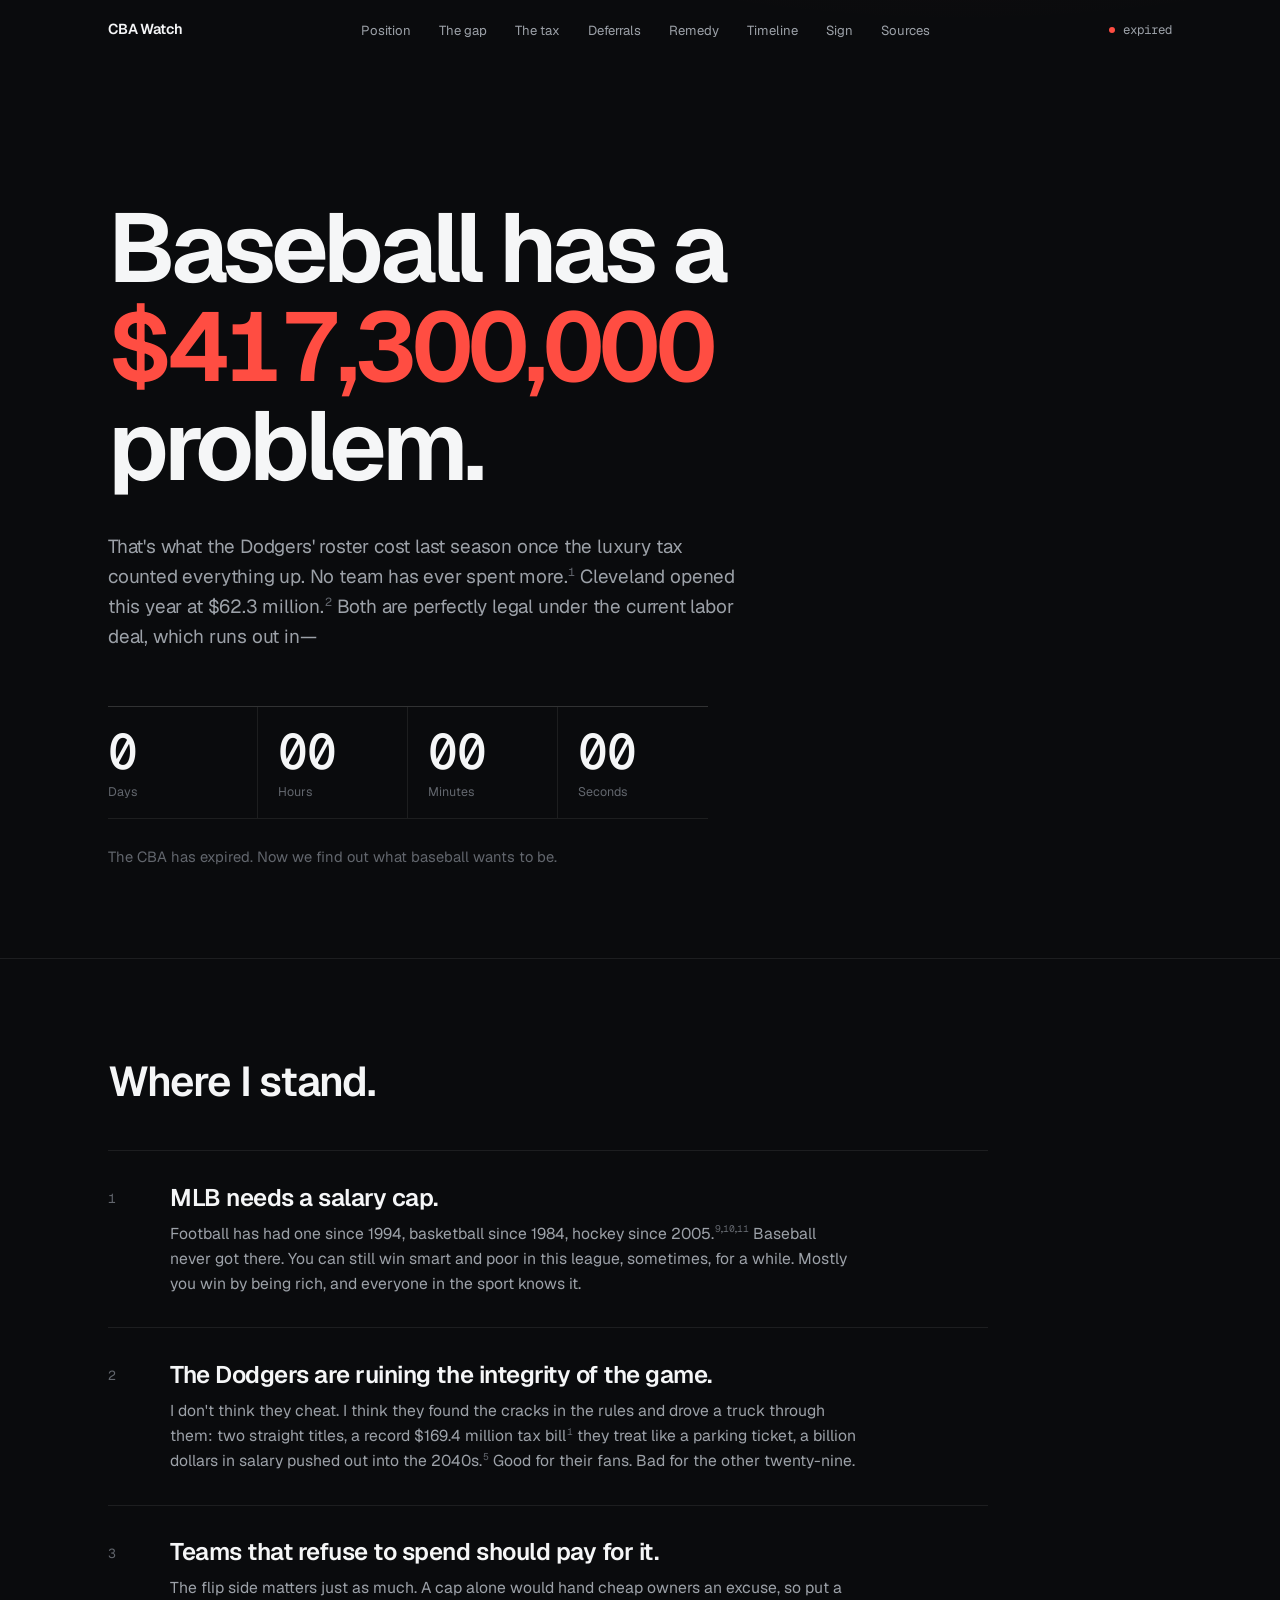
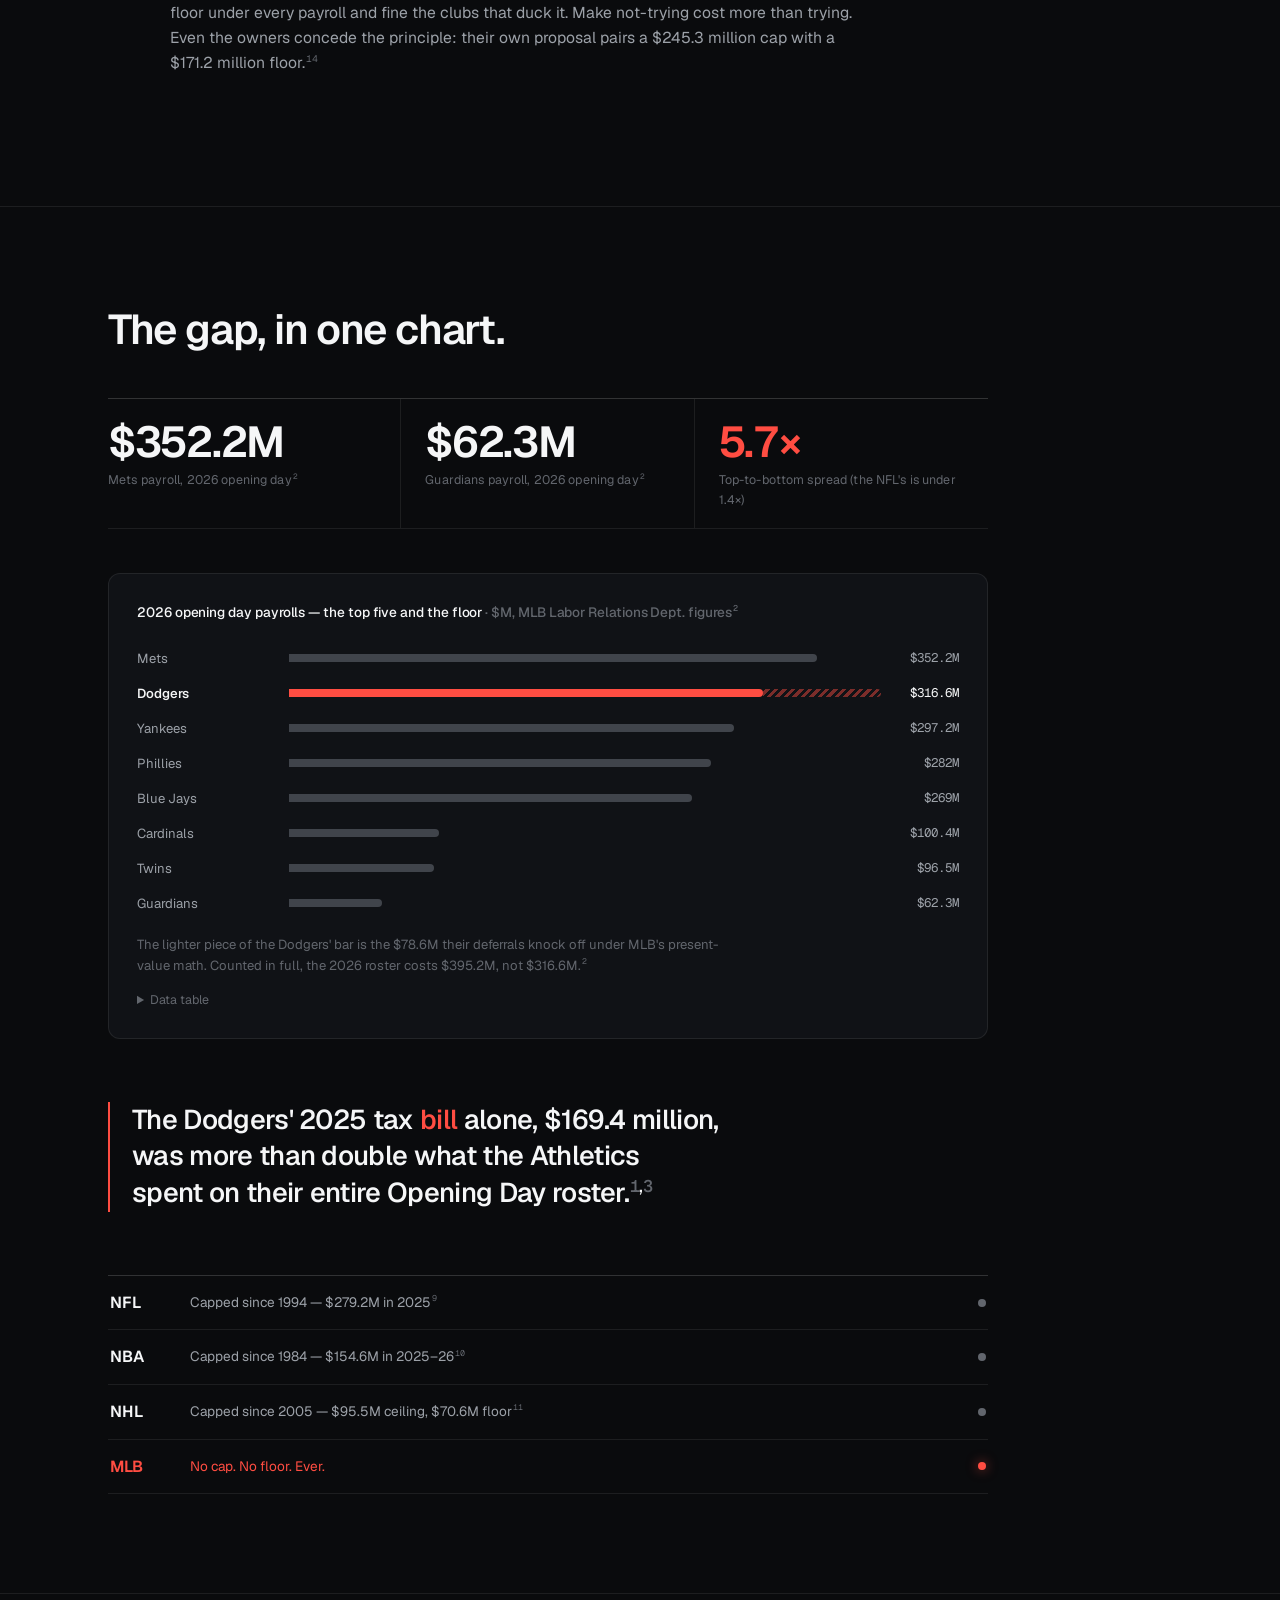
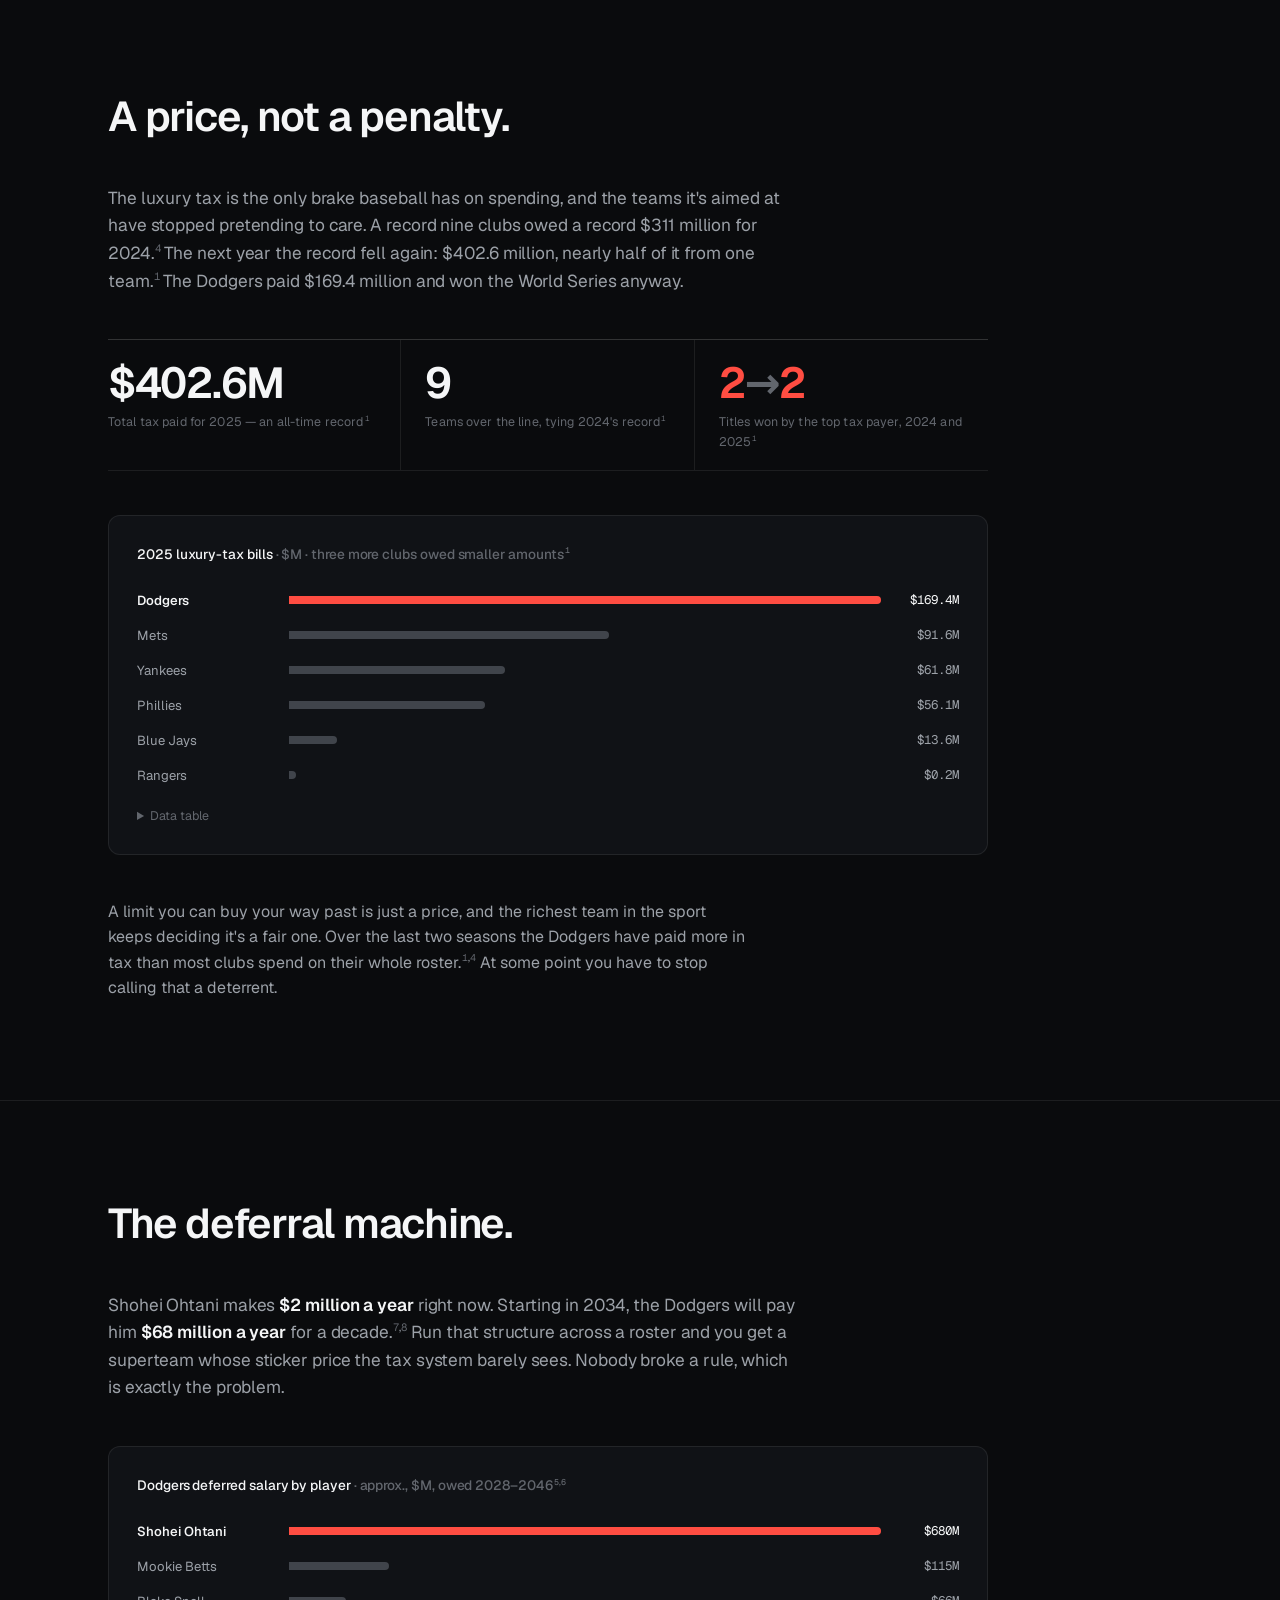
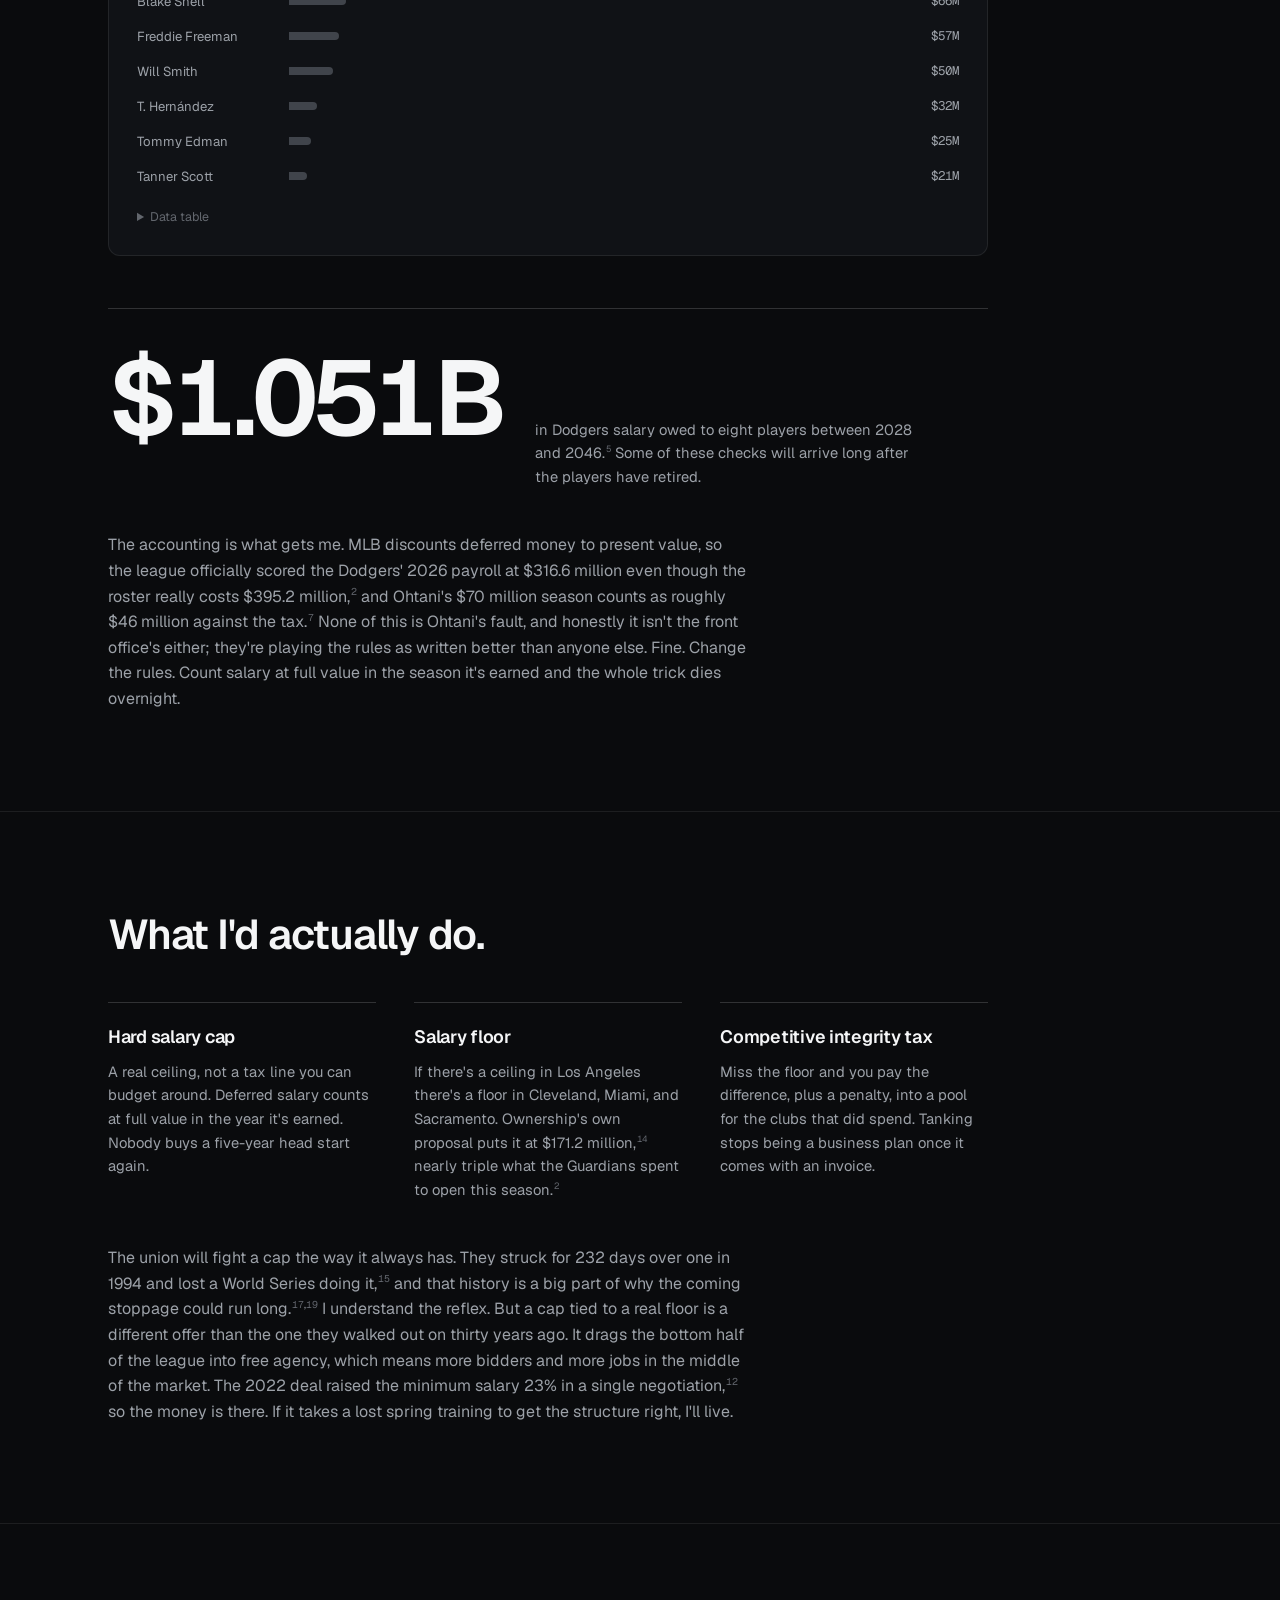
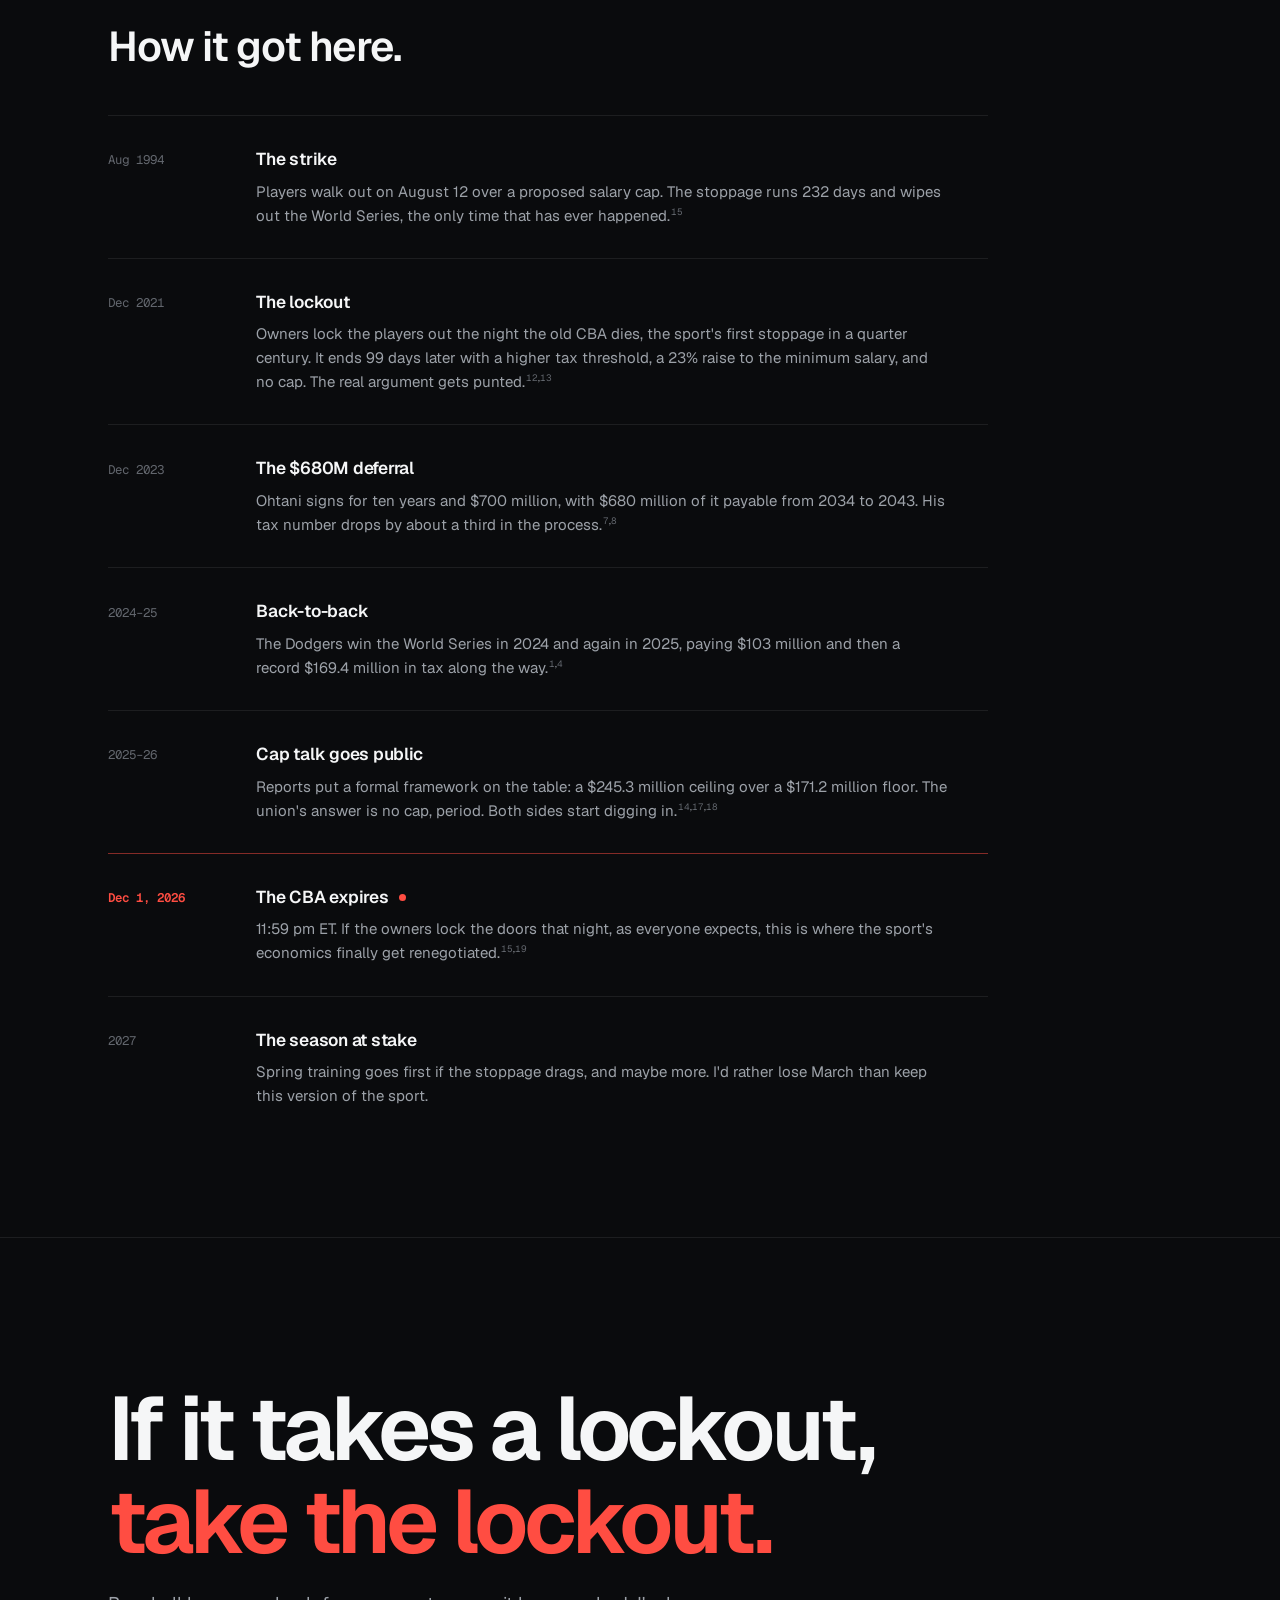
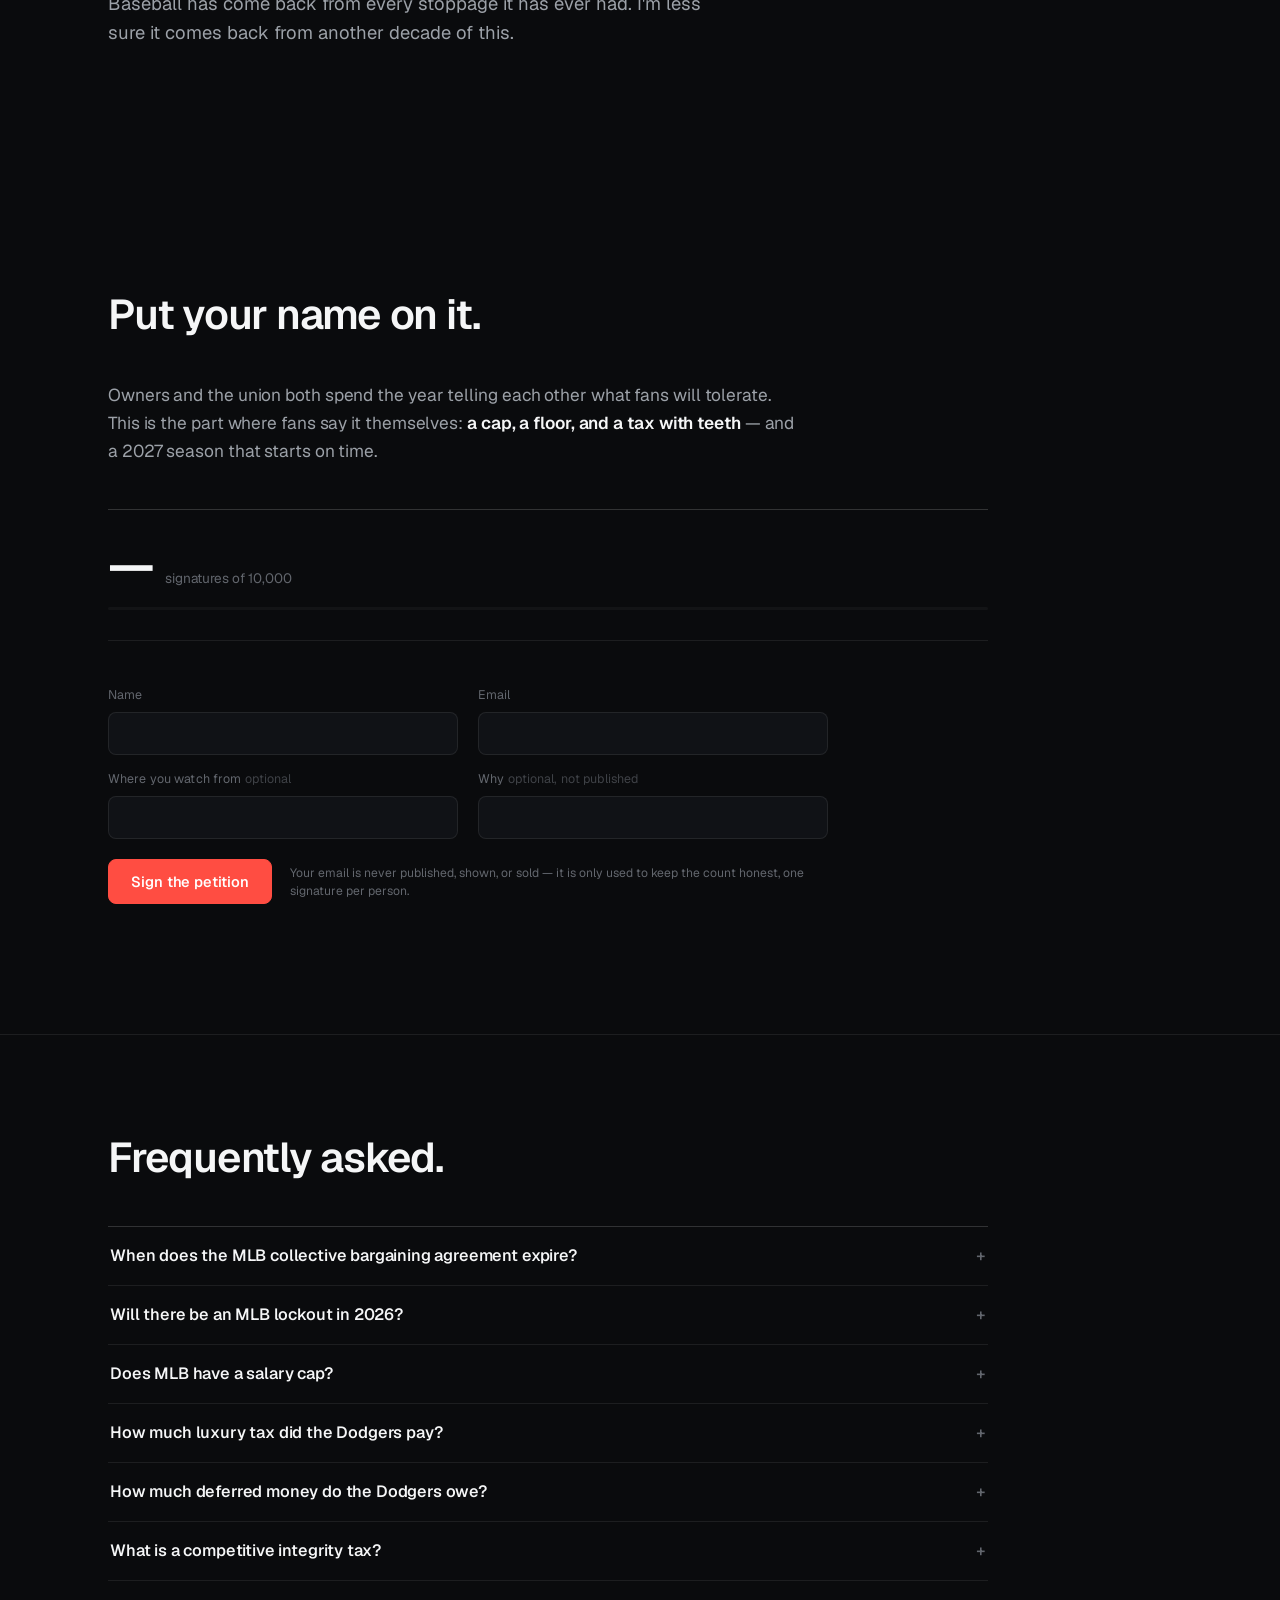
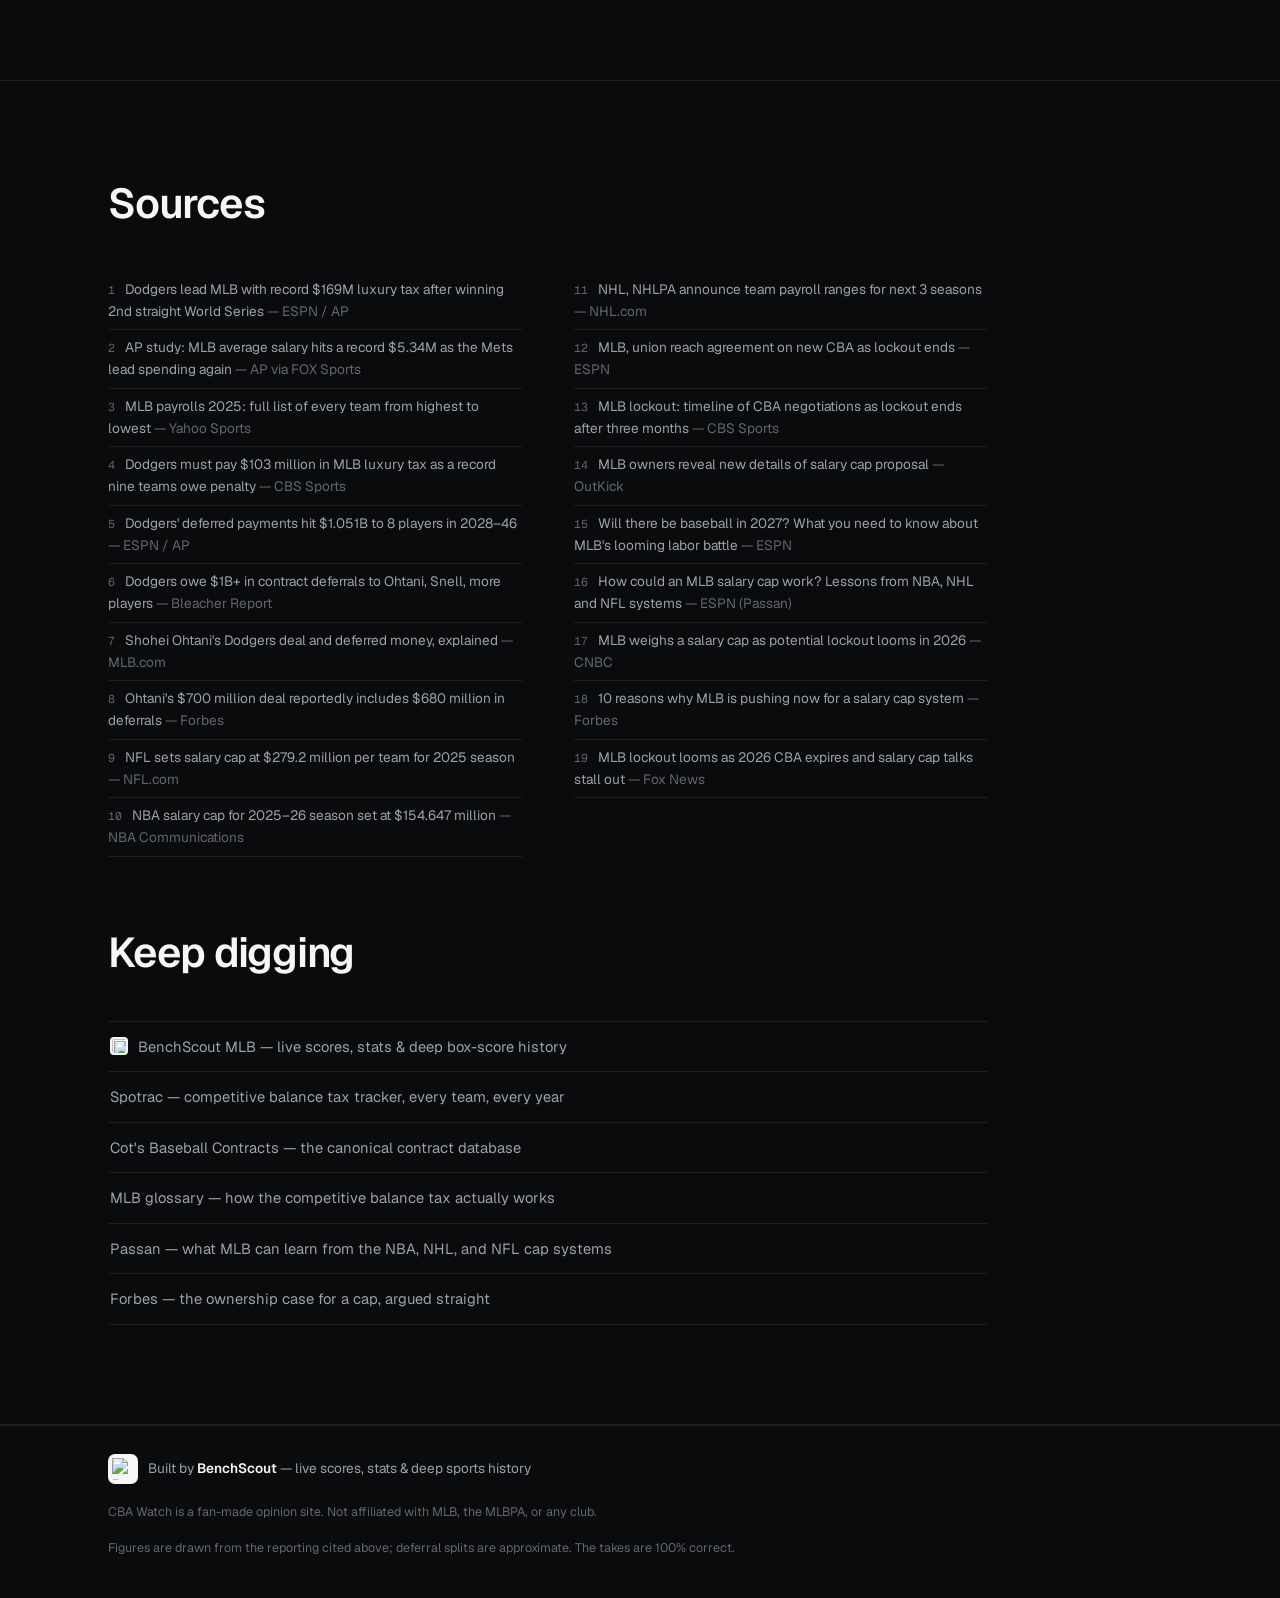
==== commit 4e064e8a: "Add a petition Everything on this page is an argument; this is the part where a reader can do someth" ====
--- a/index.html
+++ b/index.html
@@ -158,6 +158,7 @@
       <a href="#deferrals">Deferrals</a>
       <a href="#remedy">Remedy</a>
       <a href="#timeline">Timeline</a>
+      <a href="#sign">Sign</a>
       <a href="#sources">Sources</a>
     </nav>
     <div class="nav-clock" aria-label="Time until the CBA expires">
@@ -494,6 +495,66 @@
   </div>
 </section>
 
+<!-- ═══════════ SIGN ═══════════ -->
+<section class="sec" id="sign">
+  <div class="shell">
+    <div class="sec-main">
+      <h2 class="sec-h reveal">Put your name on it.</h2>
+      <p class="lede reveal">Owners and the union both spend the year telling each other what fans
+      will tolerate. This is the part where fans say it themselves: <strong>a cap, a floor, and a
+      tax with teeth</strong> — and a 2027 season that starts on time.</p>
+
+      <div class="pet reveal" id="pet">
+        <div class="pet-head">
+          <span class="pet-num" id="pet-count" aria-live="polite">—</span>
+          <span class="pet-of">signatures<span id="pet-goal-wrap"> of <span id="pet-goal">10,000</span></span></span>
+        </div>
+        <div class="pet-bar" role="img" aria-label="Progress toward the signature goal" id="pet-bar">
+          <span id="pet-fill"></span>
+        </div>
+      </div>
+
+      <form class="pet-form reveal" id="pet-form" novalidate>
+        <div class="pet-grid">
+          <label class="pet-field">
+            <span>Name</span>
+            <input id="pet-name" name="name" type="text" maxlength="70" autocomplete="name" required>
+          </label>
+          <label class="pet-field">
+            <span>Email</span>
+            <input id="pet-email" name="email" type="email" maxlength="254" autocomplete="email" required>
+          </label>
+          <label class="pet-field">
+            <span>Where you watch from <em>optional</em></span>
+            <input id="pet-loc" name="location" type="text" maxlength="60" autocomplete="address-level2">
+          </label>
+          <label class="pet-field">
+            <span>Why <em>optional, not published</em></span>
+            <input id="pet-comment" name="comment" type="text" maxlength="280">
+          </label>
+        </div>
+
+        <!-- Honeypot: off-screen and hidden from assistive tech. Bots fill it. -->
+        <div class="pet-hp" aria-hidden="true">
+          <label>Website<input id="pet-website" name="website" type="text" tabindex="-1" autocomplete="off"></label>
+        </div>
+
+        <div class="pet-actions">
+          <button type="submit" class="pet-btn" id="pet-submit">Sign the petition</button>
+          <p class="pet-fine">Your email is never published, shown, or sold — it is only used to
+          keep the count honest, one signature per person.</p>
+        </div>
+        <p class="pet-msg" id="pet-msg" role="status" aria-live="polite"></p>
+      </form>
+
+      <div class="pet-recent" id="pet-recent" hidden>
+        <h3 class="pet-recent-h">Recently signed</h3>
+        <ul class="pet-list" id="pet-list"></ul>
+      </div>
+    </div>
+  </div>
+</section>
+
 <!-- ═══════════ FAQ ═══════════ -->
 <section class="sec" id="faq">
   <div class="shell">
--- a/styles.css
+++ b/styles.css
@@ -489,3 +489,94 @@
   .live-dot, .tl-row.is-now h3::after { animation: none; }
   .chart-fill, .chart-ghost, .chart-value { transition: none; }
 }
+
+/* ── petition ────────────────────────────────────────── */
+.pet {
+  border-top: 1px solid var(--line-2);
+  border-bottom: 1px solid var(--line);
+  padding: clamp(20px, 3.5vh, 30px) 0;
+  margin-bottom: clamp(28px, 5vh, 44px);
+}
+.pet-head { display: flex; align-items: baseline; gap: 12px; flex-wrap: wrap; }
+.pet-num {
+  font-size: clamp(2rem, 5vw, 3.2rem); font-weight: 620;
+  letter-spacing: -0.03em; line-height: 1;
+  font-variant-numeric: tabular-nums;
+}
+.pet-of { font-size: 0.85rem; color: var(--t3); }
+.pet-bar {
+  margin-top: 16px; height: 3px; border-radius: 2px;
+  background: var(--wash); overflow: hidden;
+}
+.pet-bar > span {
+  display: block; height: 100%; width: 0;
+  background: var(--red); border-radius: 2px;
+  transition: width 0.9s var(--ease);
+}
+
+.pet-form { max-width: 720px; }
+.pet-grid {
+  display: grid; grid-template-columns: repeat(2, minmax(0, 1fr));
+  gap: 14px 20px;
+}
+@media (max-width: 640px) { .pet-grid { grid-template-columns: 1fr; } }
+
+.pet-field { display: flex; flex-direction: column; gap: 7px; min-width: 0; }
+.pet-field > span { font-size: 0.78rem; color: var(--t3); letter-spacing: 0.01em; }
+.pet-field > span em { font-style: normal; color: var(--t3); opacity: 0.6; }
+.pet-field input {
+  font-family: inherit; font-size: 0.95rem; color: var(--t1);
+  background: var(--bg-raise);
+  border: 1px solid var(--line);
+  border-radius: 8px;
+  padding: 11px 13px;
+  transition: border-color 0.15s ease, background 0.15s ease;
+  min-width: 0; width: 100%;
+}
+.pet-field input::placeholder { color: var(--t3); }
+.pet-field input:hover { border-color: var(--line-2); }
+.pet-field input:focus {
+  outline: none; border-color: var(--red);
+  background: var(--bg);
+}
+.pet-field input[aria-invalid="true"] { border-color: var(--red); }
+
+/* Off-screen rather than display:none — some bots skip hidden inputs. */
+.pet-hp {
+  position: absolute; left: -9999px; width: 1px; height: 1px;
+  overflow: hidden;
+}
+
+.pet-actions {
+  display: flex; align-items: center; gap: 18px; flex-wrap: wrap;
+  margin-top: 20px;
+}
+.pet-btn {
+  font-family: inherit; font-size: 0.92rem; font-weight: 550;
+  color: #fff; background: var(--red);
+  border: 1px solid var(--red);
+  border-radius: 8px; padding: 12px 22px;
+  cursor: pointer; letter-spacing: -0.005em;
+  transition: filter 0.15s ease, opacity 0.15s ease;
+}
+.pet-btn:hover:not(:disabled) { filter: brightness(1.1); }
+.pet-btn:disabled { opacity: 0.55; cursor: default; }
+.pet-fine { flex: 1 1 260px; min-width: 0; font-size: 0.76rem; color: var(--t3); line-height: 1.5; }
+
+.pet-msg { margin-top: 14px; font-size: 0.88rem; min-height: 1.2em; }
+.pet-msg[data-tone="ok"] { color: var(--t1); }
+.pet-msg[data-tone="err"] { color: var(--red); }
+
+.pet-recent { margin-top: clamp(30px, 5vh, 48px); }
+.pet-recent-h {
+  font-size: 0.78rem; font-weight: 500; color: var(--t3);
+  letter-spacing: 0.04em; text-transform: uppercase;
+  margin-bottom: 12px;
+}
+.pet-list { list-style: none; display: flex; flex-wrap: wrap; gap: 8px; }
+.pet-list li {
+  font-size: 0.84rem; color: var(--t2);
+  border: 1px solid var(--line); border-radius: 999px;
+  padding: 5px 12px; background: var(--wash);
+}
+.pet-list li span { color: var(--t3); }
